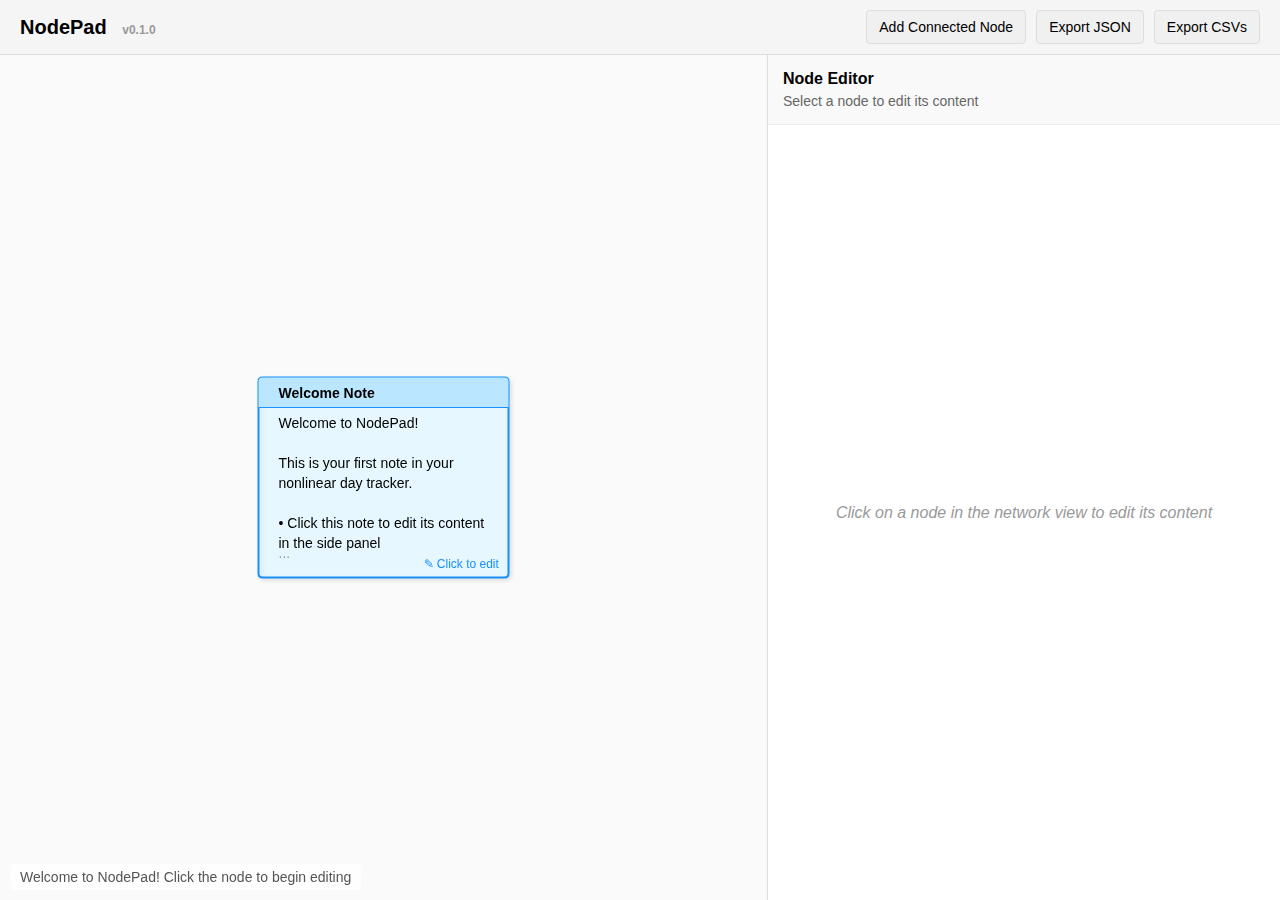
==== toolshed/network-notepad/nodepad.html @ 22b75afc "pre-1.0" ====
<!DOCTYPE html>
<html lang="en">
<head>
    <meta charset="UTF-8">
    <meta name="viewport" content="width=device-width, initial-scale=1.0">
    <title>NodePad v0.1.0</title>
    <!-- 
        🌱 NodePad: Nonlinear Day Tracker
        Version History:
        v0.0.1 - Initial implementation with popup editor and basic node display
        v0.0.2 - Attempted to refactor with Node class architecture (contained bugs)
        v0.0.3 - Fixed edge rendering bug and simplified architecture
        v0.0.4 - Restructured code with proper DocTrellis versioning and modularized components
        v0.0.5 - Fixed node interaction bug with dragging different nodes
        v0.0.6 - Implemented template-based node rendering system
        v0.0.7 - Added ability to edit node names
        v0.1.0 - First minor version with stable core features and cleaned documentation
        
        DocTrellis Feature Status:
        🌱 Core UI Layout - Seedling - Basic split-screen layout with network view and editor
        🌱 Node Management - Seedling - Create, select, edit, and drag nodes
        🌱 Edge Connections - Seedling - Simple connections between nodes
        🪴 Node Customization - Potted Plant - Node styling and naming capabilities
        🌱 Export/Import - Seedling - JSON and CSV export functionality
    -->
    <style>
        /* 🌱 Core styles */
        body {
            font-family: Arial, sans-serif;
            margin: 0;
            padding: 0;
            display: flex;
            flex-direction: column;
            height: 100vh;
            overflow: hidden;
        }
        
        .header {
            background-color: #f5f5f5;
            padding: 10px 20px;
            border-bottom: 1px solid #ddd;
            display: flex;
            justify-content: space-between;
            align-items: center;
        }
        
        .title {
            margin: 0;
            font-size: 20px;
        }
        
        /* 🌱 Split view layout */
        .main-container {
            display: flex;
            flex: 1;
            overflow: hidden;
        }
        
        .canvas-container {
            flex: 1;
            position: relative;
            overflow: hidden;
            background-color: #fafafa;
            border-right: 1px solid #ddd;
        }
        
        #network-canvas {
            width: 100%;
            height: 100%;
            display: block;
        }
        
        .editor-container {
            width: 40%;
            display: flex;
            flex-direction: column;
            background-color: white;
            padding: 0;
            overflow: hidden;
        }
        
        /* 🌱 Controls */
        .controls {
            display: flex;
            gap: 10px;
        }
        
        button {
            padding: 8px 12px;
            background-color: #f0f0f0;
            border: 1px solid #ddd;
            border-radius: 4px;
            cursor: pointer;
            font-size: 14px;
            transition: background-color 0.2s;
        }
        
        button:hover {
            background-color: #e5e5e5;
        }
        
        button:active {
            background-color: #d5d5d5;
        }
        
        button.primary {
            background-color: #1890ff;
            color: white;
            border-color: #1890ff;
        }
        
        button.primary:hover {
            background-color: #40a9ff;
        }
        
        button.primary:active {
            background-color: #096dd9;
        }
        
        /* 🌱 Editor styles */
        .editor-header {
            padding: 15px;
            border-bottom: 1px solid #eee;
            background-color: #f9f9f9;
        }
        
        .editor-title {
            margin: 0 0 5px 0;
            font-size: 16px;
            font-weight: bold;
        }
        
        .editor-subtitle {
            color: #666;
            font-size: 14px;
            margin: 0;
        }
        
        .editor-content {
            flex: 1;
            padding: 15px;
            display: flex;
            flex-direction: column;
            overflow: hidden;
        }
        
        #node-name {
            width: 100%;
            padding: 10px;
            border: 1px solid #ddd;
            border-radius: 4px;
            font-family: inherit;
            font-size: 16px;
            font-weight: 500;
            margin-bottom: 10px;
            transition: border-color 0.2s, box-shadow 0.2s;
        }
        
        #node-name:focus {
            border-color: #4d90fe;
            outline: none;
            box-shadow: 0 0 0 2px rgba(77, 144, 254, 0.2);
        }
        
        .name-label {
            display: block;
            margin-bottom: 5px;
            font-weight: 500;
            color: #666;
        }
        
        #node-content {
            flex: 1;
            padding: 15px;
            border: 1px solid #ddd;
            border-radius: 4px;
            font-family: inherit;
            font-size: 14px;
            line-height: 1.5;
            resize: none;
            margin-bottom: 15px;
        }
        
        #node-content:focus {
            border-color: #4d90fe;
            outline: none;
            box-shadow: 0 0 0 2px rgba(77, 144, 254, 0.2);
        }
        
        .editor-actions {
            display: flex;
            justify-content: space-between;
            gap: 10px;
        }
        
        .size-controls {
            display: flex;
            gap: 15px;
        }
        
        .dimension-control {
            display: flex;
            align-items: center;
            gap: 5px;
        }
        
        .dimension-label {
            display: flex;
            align-items: center;
            font-size: 16px;
            margin-right: 5px;
        }
        
        .size-btn {
            width: 28px;
            height: 28px;
            padding: 0;
            display: flex;
            align-items: center;
            justify-content: center;
            font-size: 16px;
            background-color: #f5f5f5;
        }
        
        .editor-placeholder {
            flex: 1;
            display: flex;
            align-items: center;
            justify-content: center;
            color: #999;
            font-style: italic;
            text-align: center;
            padding: 20px;
        }
        
        /* 🌱 Status indicator */
        .status {
            position: absolute;
            bottom: 10px;
            left: 10px;
            background: rgba(255, 255, 255, 0.8);
            padding: 5px 10px;
            border-radius: 4px;
            font-size: 14px;
            color: #555;
        }
        
        /* 🌱 Version indicator */
        .version {
            font-size: 12px;
            color: #999;
            margin-left: 10px;
        }
    </style>
</head>
<body>
    <div class="header">
        <h1 class="title">NodePad <span class="version">v0.1.0</span></h1>
        <div class="controls">
            <button id="add-node-btn">Add Connected Node</button>
            <button id="export-json-btn">Export JSON</button>
            <button id="export-csv-btn">Export CSVs</button>
        </div>
    </div>
    
    <div class="main-container">
        <!-- Network View (Left Side) -->
        <div class="canvas-container">
            <canvas id="network-canvas"></canvas>
            <div class="status" id="status">Ready</div>
        </div>
        
        <!-- Node Editor (Right Side) -->
        <div class="editor-container">
            <div class="editor-header">
                <h2 class="editor-title" id="editor-title">Node Editor</h2>
                <p class="editor-subtitle" id="editor-subtitle">Select a node to edit its content</p>
            </div>
            
            <div class="editor-content" id="editor-content">
                <div class="editor-placeholder" id="editor-placeholder">
                    Click on a node in the network view to edit its content
                </div>
                
                <label class="name-label" for="node-name">Node Name:</label>
                <input type="text" id="node-name" placeholder="Enter a name for this node">
                
                <textarea id="node-content" placeholder="Enter your notes here..."></textarea>
                
                <div class="editor-actions">
                    <div class="size-controls">
                        <div class="dimension-control">
                            <span class="dimension-label">↕️</span>
                            <button class="size-btn" id="height-decrease">-</button>
                            <button class="size-btn" id="height-increase">+</button>
                        </div>
                        <div class="dimension-control">
                            <span class="dimension-label">↔️</span>
                            <button class="size-btn" id="width-decrease">-</button>
                            <button class="size-btn" id="width-increase">+</button>
                        </div>
                        <div class="dimension-control">
                            <span class="dimension-label">🎨</span>
                            <button class="size-btn" id="toggle-style">↺</button>
                        </div>
                    </div>
                    <button id="update-node-btn" class="primary">Update Node ✏️</button>
                </div>
            </div>
        </div>
    </div>

    <script>
        /**
         * 🌱 NodePad: Nonlinear Day Tracker
         * 
         * A simple tool for creating interconnected notes in a network view
         * with a node-based interface for nonlinear day tracking.
         * 
         * Flow:
         * 1. Page loads → initialize canvas and UI
         * 2. Create initial welcome node
         * 3. User selects node → Editor shows node content
         * 4. User updates content → Content saved to node
         * 5. User adds connected node → New node created with connection
         * 6. User exports data → JSON or CSV files generated
         * 
         * Version History:
         * v0.0.1 - Initial implementation with popup editor and basic node display
         * v0.0.2 - Attempted to refactor with Node class architecture (contained bugs)
         * v0.0.3 - Fixed edge rendering bug and simplified architecture
         * v0.0.4 - Restructured code with proper DocTrellis versioning and modularized components
         * v0.0.5 - Fixed node interaction bug with dragging different nodes
         * v0.0.6 - Implemented template-based node rendering system
         * v0.0.7 - Added ability to edit node names
         * v0.1.0 - First minor version with stable core features and cleaned documentation
         */
        document.addEventListener('DOMContentLoaded', function() {
            /**
             * 🌱 NodePad Application
             * 
             * Main application container that initializes and manages all components.
             */
            const NodePad = (function() {
                // Configuration and constants
                const CONFIG = {
                    debug: true,
                    version: '0.1.0',
                    node: {
                        defaultWidth: 250,
                        defaultHeight: 200,
                        minWidth: 150,
                        minHeight: 120,
                        headerHeight: 30,
                        textPadding: 20,
                        lineHeight: 20,
                        resizeStep: 20,
                        defaultStyle: 'standard'
                    }
                };
                
                // Dom element references
                const DOM = {
                    canvas: document.getElementById('network-canvas'),
                    addNodeBtn: document.getElementById('add-node-btn'),
                    exportJsonBtn: document.getElementById('export-json-btn'),
                    exportCsvBtn: document.getElementById('export-csv-btn'),
                    nodeName: document.getElementById('node-name'),
                    nodeContent: document.getElementById('node-content'),
                    updateNodeBtn: document.getElementById('update-node-btn'),
                    editorTitle: document.getElementById('editor-title'),
                    editorSubtitle: document.getElementById('editor-subtitle'),
                    editorPlaceholder: document.getElementById('editor-placeholder'),
                    statusEl: document.getElementById('status'),
                    heightDecreaseBtn: document.getElementById('height-decrease'),
                    heightIncreaseBtn: document.getElementById('height-increase'),
                    widthDecreaseBtn: document.getElementById('width-decrease'),
                    widthIncreaseBtn: document.getElementById('width-increase'),
                    toggleStyleBtn: document.getElementById('toggle-style')
                };
                
                const ctx = DOM.canvas.getContext('2d');
                
                // Application state
                let state = {
                    graph: {
                        nodes: [],
                        edges: []
                    },
                    ui: {
                        selectedNode: null,
                        isDragging: false,
                        draggedNode: null, // 🐜 Track which node is being dragged separately from selection
                        dragOffsetX: 0,
                        dragOffsetY: 0
                    },
                    counters: {
                        nextNodeId: 1,
                        nextEdgeId: 1
                    }
                };
                
                /**
                 * 🌱 Debug Utility
                 * 
                 * Handles debug logging with consistent formatting
                 */
                const Debug = {
                    log: function(message) {
                        if (CONFIG.debug) {
                            console.log(`🐜 NodePad v${CONFIG.version}: ${message}`);
                        }
                    }
                };
                
                /**
                 * 🌱 NodeRenderer
                 * 
                 * Provides templates and utilities for node rendering
                 */
                const NodeRenderer = {
                    /**
                     * Collection of node style templates
                     */
                    templates: {
                        standard: {
                            colors: {
                                background: '#ffffff',
                                selectedBackground: '#e6f7ff',
                                header: '#f5f5f5',
                                selectedHeader: '#bae7ff',
                                border: '#d9d9d9',
                                selectedBorder: '#1890ff',
                                text: '#000000',
                                hint: '#1890ff'
                            },
                            render: function(node, ctx, options) {
                                const { isSelected } = options;
                                const colors = this.colors;
                                
                                // Draw node background with shadow for depth
                                ctx.shadowColor = 'rgba(0, 0, 0, 0.1)';
                                ctx.shadowBlur = 5;
                                ctx.shadowOffsetX = 2;
                                ctx.shadowOffsetY = 2;
                                
                                ctx.fillStyle = isSelected ? colors.selectedBackground : colors.background;
                                ctx.strokeStyle = isSelected ? colors.selectedBorder : colors.border;
                                ctx.lineWidth = isSelected ? 2 : 1;
                                
                                // Draw main rectangle (with rounded corners)
                                ctx.beginPath();
                                NodeRenderer.utils.roundRect(ctx, node.x, node.y, node.width, node.height, 4);
                                ctx.fill();
                                ctx.stroke();
                                
                                // Reset shadow for other elements
                                ctx.shadowColor = 'transparent';
                                ctx.shadowBlur = 0;
                                ctx.shadowOffsetX = 0;
                                ctx.shadowOffsetY = 0;
                                
                                // Draw header
                                ctx.fillStyle = isSelected ? colors.selectedHeader : colors.header;
                                ctx.beginPath();
                                NodeRenderer.utils.roundRect(ctx, node.x, node.y, node.width, CONFIG.node.headerHeight, [4, 4, 0, 0]);
                                ctx.fill();
                                
                                ctx.strokeStyle = isSelected ? colors.selectedBorder : colors.border;
                                ctx.lineWidth = 1;
                                ctx.beginPath();
                                ctx.moveTo(node.x, node.y + CONFIG.node.headerHeight);
                                ctx.lineTo(node.x + node.width, node.y + CONFIG.node.headerHeight);
                                ctx.stroke();
                                
                                // Draw header text with name (if available) or ID
                                ctx.fillStyle = colors.text;
                                ctx.font = 'bold 14px Arial';
                                const displayName = node.name || node.id;
                                ctx.fillText(displayName, node.x + CONFIG.node.textPadding, node.y + CONFIG.node.headerHeight - 10);
                                
                                // Draw content text with word wrapping
                                ctx.font = '14px Arial';
                                
                                // Wrap and render text
                                const maxWidth = node.width - (CONFIG.node.textPadding * 2);
                                const wrappedText = NodeRenderer.utils.wrapText(ctx, node.content, maxWidth);
                                
                                wrappedText.forEach((line, index) => {
                                    const y = node.y + CONFIG.node.headerHeight + CONFIG.node.textPadding + (index * CONFIG.node.lineHeight);
                                    // Only draw if within node bounds
                                    if (y < node.y + node.height - CONFIG.node.textPadding) {
                                        ctx.fillText(line, node.x + CONFIG.node.textPadding, y);
                                    }
                                });
                                
                                // Indicate if content is truncated
                                const contentHeight = wrappedText.length * CONFIG.node.lineHeight;
                                const maxVisibleHeight = node.height - CONFIG.node.headerHeight - (CONFIG.node.textPadding * 2);
                                
                                if (contentHeight > maxVisibleHeight) {
                                    ctx.fillStyle = '#999999';
                                    ctx.fillText('...', node.x + CONFIG.node.textPadding, node.y + node.height - CONFIG.node.textPadding);
                                }
                                
                                // Draw edit indicator in the corner for better UX
                                if (isSelected) {
                                    ctx.fillStyle = colors.hint;
                                    ctx.font = '12px Arial';
                                    ctx.fillText('✎ Click to edit', node.x + node.width - 85, node.y + node.height - 10);
                                }
                            }
                        },
                        // Could add more templates here for different node types
                        minimal: {
                            colors: {
                                background: '#f8f9fa',
                                selectedBackground: '#e3f2fd',
                                header: '#edf2f7',
                                selectedHeader: '#bbdefb',
                                border: '#cbd5e0',
                                selectedBorder: '#64b5f6',
                                text: '#1a202c',
                                hint: '#2196f3'
                            },
                            render: function(node, ctx, options) {
                                const { isSelected } = options;
                                const colors = this.colors;
                                
                                // Simpler shadow
                                ctx.shadowColor = 'rgba(0, 0, 0, 0.08)';
                                ctx.shadowBlur = 3;
                                ctx.shadowOffsetX = 1;
                                ctx.shadowOffsetY = 1;
                                
                                // Fill and stroke
                                ctx.fillStyle = isSelected ? colors.selectedBackground : colors.background;
                                ctx.strokeStyle = isSelected ? colors.selectedBorder : colors.border;
                                ctx.lineWidth = isSelected ? 2 : 1;
                                
                                // Draw main rectangle with more rounded corners
                                ctx.beginPath();
                                NodeRenderer.utils.roundRect(ctx, node.x, node.y, node.width, node.height, 6);
                                ctx.fill();
                                ctx.stroke();
                                
                                // Reset shadow
                                ctx.shadowColor = 'transparent';
                                ctx.shadowBlur = 0;
                                ctx.shadowOffsetX = 0;
                                ctx.shadowOffsetY = 0;
                                
                                // Simplified header (just a line)
                                ctx.strokeStyle = isSelected ? colors.selectedBorder : colors.border;
                                ctx.beginPath();
                                ctx.moveTo(node.x + 10, node.y + CONFIG.node.headerHeight);
                                ctx.lineTo(node.x + node.width - 10, node.y + CONFIG.node.headerHeight);
                                ctx.stroke();
                                
                                // ID as small text in corner
                                ctx.fillStyle = colors.text;
                                ctx.font = '12px Arial';
                                const displayName = node.name || node.id;
                                ctx.fillText(displayName, node.x + 10, node.y + CONFIG.node.headerHeight - 10);
                                
                                // Content text
                                ctx.font = '14px Arial';
                                const maxWidth = node.width - 20;
                                const wrappedText = NodeRenderer.utils.wrapText(ctx, node.content, maxWidth);
                                
                                wrappedText.forEach((line, index) => {
                                    const y = node.y + CONFIG.node.headerHeight + 15 + (index * CONFIG.node.lineHeight);
                                    if (y < node.y + node.height - 15) {
                                        ctx.fillText(line, node.x + 10, y);
                                    }
                                });
                                
                                // Indicator for truncated content
                                const contentHeight = wrappedText.length * CONFIG.node.lineHeight;
                                if (contentHeight > node.height - CONFIG.node.headerHeight - 30) {
                                    ctx.fillStyle = '#999999';
                                    ctx.fillText('...', node.x + 10, node.y + node.height - 10);
                                }
                                
                                // Small indicator if selected
                                if (isSelected) {
                                    ctx.fillStyle = colors.hint;
                                    const indicatorSize = 6;
                                    ctx.beginPath();
                                    ctx.arc(node.x + node.width - 10, node.y + 10, indicatorSize, 0, Math.PI * 2);
                                    ctx.fill();
                                }
                            }
                        }
                    },
                    
                    /**
                     * Utility functions for rendering
                     */
                    utils: {
                        /**
                         * Helper function for drawing rounded rectangles
                         */
                        roundRect: function(ctx, x, y, width, height, radius) {
                            if (typeof radius === 'number') {
                                radius = {tl: radius, tr: radius, br: radius, bl: radius};
                            } else if (Array.isArray(radius)) {
                                const [tl, tr, br, bl] = [...radius, ...Array(4-radius.length).fill(0)];
                                radius = {tl, tr, br, bl};
                            } else {
                                radius = {tl: 0, tr: 0, br: 0, bl: 0};
                            }
                            
                            ctx.moveTo(x + radius.tl, y);
                            ctx.lineTo(x + width - radius.tr, y);
                            ctx.quadraticCurveTo(x + width, y, x + width, y + radius.tr);
                            ctx.lineTo(x + width, y + height - radius.br);
                            ctx.quadraticCurveTo(x + width, y + height, x + width - radius.br, y + height);
                            ctx.lineTo(x + radius.bl, y + height);
                            ctx.quadraticCurveTo(x, y + height, x, y + height - radius.bl);
                            ctx.lineTo(x, y + radius.tl);
                            ctx.quadraticCurveTo(x, y, x + radius.tl, y);
                        },
                        
                        /**
                         * Helper function to wrap text
                         */
                        wrapText: function(ctx, text, maxWidth) {
                            if (!text) return [];
                            
                            const lines = [];
                            
                            // Handle multi-paragraph text
                            const paragraphs = text.split('\n');
                            
                            paragraphs.forEach(paragraph => {
                                if (paragraph === '') {
                                    // Empty paragraph, just add an empty line
                                    lines.push('');
                                    return;
                                }
                                
                                const words = paragraph.split(' ');
                                let currentLine = '';
                                
                                words.forEach(word => {
                                    const testLine = currentLine ? currentLine + ' ' + word : word;
                                    const metrics = ctx.measureText(testLine);
                                    
                                    if (metrics.width > maxWidth && currentLine !== '') {
                                        lines.push(currentLine);
                                        currentLine = word;
                                    } else {
                                        currentLine = testLine;
                                    }
                                });
                                
                                // Add the last line of this paragraph
                                if (currentLine) {
                                    lines.push(currentLine);
                                }
                            });
                            
                            return lines;
                        }
                    },
                    
                    /**
                     * Render a node using the appropriate template
                     */
                    renderNode: function(node, ctx, options = {}) {
                        const template = this.templates[node.style] || this.templates.standard;
                        template.render(node, ctx, options);
                    }
                };
                
                /**
                 * 🌱 Node Manager
                 * 
                 * Handles node creation, selection, and manipulation
                 */
                const NodeManager = {
                    /**
                     * Create initial welcome node
                     */
                    createInitialNode: function() {
                        Debug.log("Creating initial node");
                        
                        const node = {
                            id: `node-${state.counters.nextNodeId++}`,
                            name: "Welcome Note", // Add a friendly name
                            content: 'Welcome to NodePad!\n\nThis is your first note in your nonlinear day tracker.\n\n• Click this note to edit its content in the side panel\n• Change the node name to organize your thoughts\n• Select this note and click "Add Connected Node" to create a connected note\n• Drag nodes to rearrange them\n• Use the ↕️ and ↔️ controls to resize this node\n• Click 🎨 to change the node style\n\nStart organizing your thoughts and tasks in a way that makes sense to you!',
                            x: DOM.canvas.width / 2 - CONFIG.node.defaultWidth / 2,
                            y: DOM.canvas.height / 2 - CONFIG.node.defaultHeight / 2,
                            width: CONFIG.node.defaultWidth,
                            height: CONFIG.node.defaultHeight,
                            style: CONFIG.node.defaultStyle // Track node style
                        };
                        
                        state.graph.nodes.push(node);
                        NodeManager.selectNode(node);
                        Renderer.draw();
                        
                        // Show welcome message
                        UIManager.updateStatus('Welcome to NodePad! Click the node to begin editing');
                    },
                    
                    /**
                     * Add a new node connected to the selected node
                     */
                    addConnectedNode: function() {
                        Debug.log("Adding connected node");
                        
                        if (!state.ui.selectedNode) {
                            UIManager.updateStatus('Please select a node first');
                            return;
                        }
                        
                        // Calculate position for new node (offset from selected)
                        const x = state.ui.selectedNode.x + state.ui.selectedNode.width + 50;
                        const y = state.ui.selectedNode.y;
                        
                        // Create a new node
                        const newNode = {
                            id: `node-${state.counters.nextNodeId++}`,
                            name: "", // Empty name for new nodes
                            content: '',
                            x: x,
                            y: y,
                            width: CONFIG.node.defaultWidth,
                            height: CONFIG.node.defaultHeight,
                            style: CONFIG.node.defaultStyle // Track node style
                        };
                        
                        // Add the node to the graph
                        state.graph.nodes.push(newNode);
                        
                        // Create an edge connecting the selected node to the new node
                        const edge = {
                            id: `edge-${state.counters.nextEdgeId++}`,
                            sourceId: state.ui.selectedNode.id,
                            targetId: newNode.id
                        };
                        
                        Debug.log(`Created edge: ${edge.id} from ${edge.sourceId} to ${edge.targetId}`);
                        
                        // Add the edge to the graph
                        state.graph.edges.push(edge);
                        
                        // Select and edit the new node
                        NodeManager.selectNode(newNode);
                        
                        // Update the display
                        Renderer.draw();
                        UIManager.updateStatus(`Created new node: ${newNode.id}`);
                    },
                    
                    /**
                     * Select a node and update the UI
                     */
                    selectNode: function(node) {
                        Debug.log(`Selecting node: ${node ? node.id : 'none'}`);
                        state.ui.selectedNode = node;
                        
                        if (node) {
                            // Update editor
                            UIManager.updateEditor(node);
                            UIManager.updateStatus(`Selected: ${node.name || node.id}`);
                        } else {
                            // Clear editor
                            UIManager.clearEditor();
                            UIManager.updateStatus('Ready');
                        }
                        
                        Renderer.draw();
                    },
                    
                    /**
                     * Find node at specific coordinates
                     */
                    findNodeAt: function(x, y) {
                        // Search from front to back (later nodes appear on top)
                        for (let i = state.graph.nodes.length - 1; i >= 0; i--) {
                            const node = state.graph.nodes[i];
                            if (x >= node.x && x <= node.x + node.width &&
                                y >= node.y && y <= node.y + node.height) {
                                return node;
                            }
                        }
                        return null;
                    },
                    
                    /**
                     * Update node content and name from editor
                     */
                    updateNodeContent: function() {
                        Debug.log("Updating node content and name");
                        if (state.ui.selectedNode) {
                            state.ui.selectedNode.content = DOM.nodeContent.value;
                            state.ui.selectedNode.name = DOM.nodeName.value;
                            Renderer.draw();
                            UIManager.updateStatus(`Updated: ${state.ui.selectedNode.name || state.ui.selectedNode.id}`);
                        }
                    },
                    
                    /**
                     * Resize a node in a specific dimension
                     */
                    resizeNode: function(dimension, delta) {
                        if (!state.ui.selectedNode) return;
                        
                        Debug.log(`Resizing ${dimension} by ${delta}`);
                        
                        if (dimension === 'width') {
                            state.ui.selectedNode.width = Math.max(CONFIG.node.minWidth, state.ui.selectedNode.width + delta);
                        } else if (dimension === 'height') {
                            state.ui.selectedNode.height = Math.max(CONFIG.node.minHeight, state.ui.selectedNode.height + delta);
                        }
                        
                        Renderer.draw();
                    },
                    
                    /**
                     * Toggle the style of the selected node
                     */
                    toggleNodeStyle: function() {
                        if (!state.ui.selectedNode) return;
                        
                        Debug.log(`Toggling style for node ${state.ui.selectedNode.id}`);
                        
                        // Get available styles
                        const styles = Object.keys(NodeRenderer.templates);
                        
                        // Find current style index
                        const currentIndex = styles.indexOf(state.ui.selectedNode.style);
                        
                        // Get next style (or circle back to first)
                        const nextIndex = (currentIndex + 1) % styles.length;
                        state.ui.selectedNode.style = styles[nextIndex];
                        
                        Renderer.draw();
                        UIManager.updateStatus(`Changed node style to: ${state.ui.selectedNode.style}`);
                    },
                };
                
                /**
                 * 🌱 Renderer
                 * 
                 * Handles all drawing operations on the canvas
                 */
                const Renderer = {
                    /**
                     * Draw everything on the canvas
                     */
                    draw: function() {
                        Debug.log("Drawing canvas");
                        
                        // Clear the canvas
                        ctx.clearRect(0, 0, DOM.canvas.width, DOM.canvas.height);
                        
                        // Draw all edges
                        this.drawEdges();
                        
                        // Draw all nodes
                        this.drawNodes();
                    },
                    
                    /**
                     * Draw all nodes
                     */
                    drawNodes: function() {
                        Debug.log(`Drawing ${state.graph.nodes.length} nodes`);
                        state.graph.nodes.forEach(node => {
                            this.drawNode(node);
                        });
                    },
                    
                    /**
                     * Draw a single node
                     */
                    drawNode: function(node) {
                        const isSelected = node === state.ui.selectedNode;
                        Debug.log(`Drawing node ${node.id} at (${node.x}, ${node.y})`);
                        NodeRenderer.renderNode(node, ctx, { isSelected });
                    },
                    
                    // Delete the old helper functions that are now in NodeRenderer.utils
                    // They're replaced by the ones in NodeRenderer.utils
                    
                    /**
                     * Draw all edges
                     */
                    drawEdges: function() {
                        Debug.log(`Drawing ${state.graph.edges.length} edges`);
                        
                        ctx.strokeStyle = '#d9d9d9';
                        ctx.lineWidth = 1;
                        
                        state.graph.edges.forEach(edge => {
                            // Find the nodes for this edge
                            const sourceNode = state.graph.nodes.find(n => n.id === edge.sourceId);
                            const targetNode = state.graph.nodes.find(n => n.id === edge.targetId);
                            
                            // Verify both nodes exist before drawing
                            if (!sourceNode || !targetNode) {
                                Debug.log(`⚠️ Edge ${edge.id} has invalid source or target: ${edge.sourceId} -> ${edge.targetId}`);
                                return;
                            }
                            
                            Debug.log(`Drawing edge ${edge.id}: ${sourceNode.id} -> ${targetNode.id}`);
                            
                            // Calculate connection points from center of nodes
                            const sourceX = sourceNode.x + sourceNode.width / 2;
                            const sourceY = sourceNode.y + sourceNode.height / 2;
                            const targetX = targetNode.x + targetNode.width / 2;
                            const targetY = targetNode.y + targetNode.height / 2;
                            
                            // Draw the connection line
                            ctx.beginPath();
                            ctx.moveTo(sourceX, sourceY);
                            ctx.lineTo(targetX, targetY);
                            ctx.stroke();
                        });
                    }
                };
                
                /**
                 * 🌱 UI Manager
                 * 
                 * Handles UI updates and interactions
                 */
                const UIManager = {
                    /**
                     * Update the editor with node content
                     */
                    updateEditor: function(node) {
                        Debug.log("Showing editor");
                        DOM.editorTitle.textContent = `Editing ${node.name || node.id}`;
                        DOM.editorSubtitle.textContent = 'Make changes and click "Update Node" to save';
                        DOM.nodeName.value = node.name || '';
                        DOM.nodeContent.value = node.content;
                        
                        DOM.editorPlaceholder.style.display = 'none';
                        DOM.nodeName.style.display = 'block';
                        DOM.nodeContent.style.display = 'block';
                        document.querySelector('label.name-label').style.display = 'block';
                        DOM.updateNodeBtn.style.display = 'block';
                        
                        document.querySelectorAll('.size-controls button').forEach(btn => {
                            btn.style.display = 'inline-block';
                        });
                        
                        document.querySelectorAll('.dimension-control').forEach(ctrl => {
                            ctrl.style.display = 'flex';
                        });
                    },
                    
                    /**
                     * Clear the editor
                     */
                    clearEditor: function() {
                        Debug.log("Hiding editor");
                        DOM.editorTitle.textContent = 'Node Editor';
                        DOM.editorSubtitle.textContent = 'Select a node to edit its content';
                        
                        DOM.editorPlaceholder.style.display = 'flex';
                        DOM.nodeName.style.display = 'none';
                        DOM.nodeContent.style.display = 'none';
                        document.querySelector('label.name-label').style.display = 'none';
                        DOM.updateNodeBtn.style.display = 'none';
                        
                        document.querySelectorAll('.size-controls button').forEach(btn => {
                            btn.style.display = 'none';
                        });
                        
                        document.querySelectorAll('.dimension-control').forEach(ctrl => {
                            ctrl.style.display = 'none';
                        });
                    },
                    
                    /**
                     * Update status message
                     */
                    updateStatus: function(message) {
                        DOM.statusEl.textContent = message;
                        Debug.log(`Status: ${message}`);
                        
                        // Clear status after 3 seconds
                        setTimeout(() => {
                            if (DOM.statusEl.textContent === message) {
                                DOM.statusEl.textContent = state.ui.selectedNode ? 
                                    `Selected: ${state.ui.selectedNode.name || state.ui.selectedNode.id}` : 'Ready';
                            }
                        }, 3000);
                    },
                    
                    /**
                     * Resize the canvas
                     */
                    resizeCanvas: function() {
                        Debug.log("Resizing canvas");
                        DOM.canvas.width = DOM.canvas.offsetWidth;
                        DOM.canvas.height = DOM.canvas.offsetHeight;
                        Renderer.draw();
                    }
                };
                
                /**
                 * 🌱 Input Handler
                 * 
                 * Manages mouse and keyboard interactions
                 */
                const InputHandler = {
                    /**
                     * Handle mouse down event
                     */
                    handleMouseDown: function(e) {
                        const rect = DOM.canvas.getBoundingClientRect();
                        const x = e.clientX - rect.left;
                        const y = e.clientY - rect.top;
                        
                        // Check if we're clicking a node
                        const node = NodeManager.findNodeAt(x, y);
                        
                        if (node) {
                            // Track dragging start position
                            Debug.log(`Starting drag on node ${node.id} at (${x}, ${y})`);
                            
                            // 🐜 Set the dragged node separately from the selected node
                            // This allows dragging any node, not just the currently selected one
                            state.ui.isDragging = true;
                            state.ui.draggedNode = node;
                            state.ui.dragOffsetX = x - node.x;
                            state.ui.dragOffsetY = y - node.y;
                            
                            // Set cursor style
                            DOM.canvas.style.cursor = 'grabbing';
                        }
                    },
                    
                    /**
                     * Handle mouse move event
                     */
                    handleMouseMove: function(e) {
                        const rect = DOM.canvas.getBoundingClientRect();
                        const x = e.clientX - rect.left;
                        const y = e.clientY - rect.top;
                        
                        // Handle node dragging
                        if (state.ui.isDragging && state.ui.draggedNode) {
                            // 🐜 Use the draggedNode (not the selectedNode) for movement
                            // This fixes the bug where dragging a new node would move the selected node
                            Debug.log(`Dragging node ${state.ui.draggedNode.id} to (${x - state.ui.dragOffsetX}, ${y - state.ui.dragOffsetY})`);
                            
                            // Update node position based on mouse movement
                            state.ui.draggedNode.x = x - state.ui.dragOffsetX;
                            state.ui.draggedNode.y = y - state.ui.dragOffsetY;
                            
                            // Redraw
                            Renderer.draw();
                        } else {
                            // Hover effect - change cursor based on whether mouse is over a node
                            const node = NodeManager.findNodeAt(x, y);
                            DOM.canvas.style.cursor = node ? 'grab' : 'default';
                        }
                    },
                    
                    /**
                     * Handle mouse up event
                     */
                    handleMouseUp: function() {
                        if (state.ui.isDragging) {
                            Debug.log("Ending drag operation");
                        }
                        
                        // 🐜 Reset both isDragging and draggedNode
                        state.ui.isDragging = false;
                        state.ui.draggedNode = null;
                        DOM.canvas.style.cursor = state.ui.selectedNode ? 'grab' : 'default';
                    },
                    
                    /**
                     * Handle mouse click event
                     */
                    handleClick: function(e) {
                        // 🐜 Only handle node selection if we've released the mouse without dragging much
                        // This way a short drag won't change the selection, but a click will
                        if (state.ui.isDragging) {
                            Debug.log("Ignoring click after drag");
                            return;
                        }
                        
                        const rect = DOM.canvas.getBoundingClientRect();
                        const x = e.clientX - rect.left;
                        const y = e.clientY - rect.top;
                        
                        const node = NodeManager.findNodeAt(x, y);
                        
                        if (node) {
                            Debug.log(`Clicked on node ${node.id}`);
                            NodeManager.selectNode(node);
                        }
                    },
                    
                    /**
                     * Set up all event listeners
                     */
                    setupEventListeners: function() {
                        Debug.log("Setting up event listeners");
                        
                        // Canvas mouse events
                        DOM.canvas.addEventListener('mousedown', this.handleMouseDown);
                        DOM.canvas.addEventListener('mousemove', this.handleMouseMove);
                        DOM.canvas.addEventListener('mouseup', this.handleMouseUp);
                        DOM.canvas.addEventListener('click', this.handleClick);
                        
                        // Button events
                        DOM.addNodeBtn.addEventListener('click', NodeManager.addConnectedNode);
                        DOM.exportJsonBtn.addEventListener('click', ExportManager.exportToJSON);
                        DOM.exportCsvBtn.addEventListener('click', ExportManager.exportToCSV);
                        DOM.updateNodeBtn.addEventListener('click', NodeManager.updateNodeContent);
                        
                        // Size control buttons
                        DOM.heightDecreaseBtn.addEventListener('click', () => NodeManager.resizeNode('height', -CONFIG.node.resizeStep));
                        DOM.heightIncreaseBtn.addEventListener('click', () => NodeManager.resizeNode('height', CONFIG.node.resizeStep));
                        DOM.widthDecreaseBtn.addEventListener('click', () => NodeManager.resizeNode('width', -CONFIG.node.resizeStep));
                        DOM.widthIncreaseBtn.addEventListener('click', () => NodeManager.resizeNode('width', CONFIG.node.resizeStep));
                        DOM.toggleStyleBtn.addEventListener('click', NodeManager.toggleNodeStyle);
                        
                        // Keyboard shortcuts for editor
                        DOM.nodeContent.addEventListener('keydown', function(e) {
                            // Ctrl+Enter to save
                            if (e.key === 'Enter' && (e.ctrlKey || e.metaKey)) {
                                e.preventDefault();
                                NodeManager.updateNodeContent();
                            }
                        });
                        
                        // Window resize
                        window.addEventListener('resize', UIManager.resizeCanvas);
                    }
                };
                
                /**
                 * 🌱 Export Manager
                 * 
                 * Handles data export in different formats
                 */
                const ExportManager = {
                    /**
                     * Export graph to JSON
                     */
                    exportToJSON: function() {
                        Debug.log("Exporting to JSON");
                        const dataStr = JSON.stringify(state.graph, null, 2);
                        ExportManager.downloadFile(dataStr, 'nodepad.json', 'application/json');
                        UIManager.updateStatus('Exported JSON file');
                    },
                    
                    /**
                     * Export graph to CSV files
                     */
                    exportToCSV: function() {
                        Debug.log("Exporting to CSV");
                        
                        // Export nodes CSV
                        const nodeHeader = 'id,name,content,x,y,width,height,style\n';
                        const nodeRows = state.graph.nodes.map(node => {
                            // Escape content for CSV format (replace " with "" and wrap in quotes)
                            const escapedContent = `"${node.content.replace(/"/g, '""')}"`;
                            const escapedName = `"${(node.name || '').replace(/"/g, '""')}"`;
                            return `${node.id},${escapedName},${escapedContent},${node.x},${node.y},${node.width},${node.height},${node.style}`;
                        }).join('\n');
                        
                        const nodesCSV = nodeHeader + nodeRows;
                        
                        // Export edges CSV
                        const edgeHeader = 'id,sourceId,targetId\n';
                        const edgeRows = state.graph.edges.map(edge => {
                            return `${edge.id},${edge.sourceId},${edge.targetId}`;
                        }).join('\n');
                        
                        const edgesCSV = edgeHeader + edgeRows;
                        
                        // Download both files
                        ExportManager.downloadFile(nodesCSV, 'nodepad-nodes.csv', 'text/csv');
                        ExportManager.downloadFile(edgesCSV, 'nodepad-edges.csv', 'text/csv');
                        
                        UIManager.updateStatus('Exported CSV files');
                    },
                    
                    /**
                     * Download a file
                     */
                    downloadFile: function(content, fileName, contentType) {
                        Debug.log(`Downloading file: ${fileName}`);
                        const blob = new Blob([content], { type: contentType });
                        const url = URL.createObjectURL(blob);
                        
                        const a = document.createElement('a');
                        a.href = url;
                        a.download = fileName;
                        a.click();
                        
                        URL.revokeObjectURL(url);
                    }
                };
                
                /**
                 * Initialize the application
                 */
                function init() {
                    Debug.log("Application starting");
                    
                    // Set up canvas
                    UIManager.resizeCanvas();
                    
                    // Create initial node
                    NodeManager.createInitialNode();
                    
                    // Set up event listeners
                    InputHandler.setupEventListeners();
                    
                    // Hide editor initially
                    UIManager.clearEditor();
                    
                    Debug.log("Application initialized");
                }
                
                // Return public API
                return {
                    init: init,
                    config: CONFIG,
                    debug: Debug
                };
            })();
            
            // Initialize application
            NodePad.init();
        });
    </script>
</body>
</html>
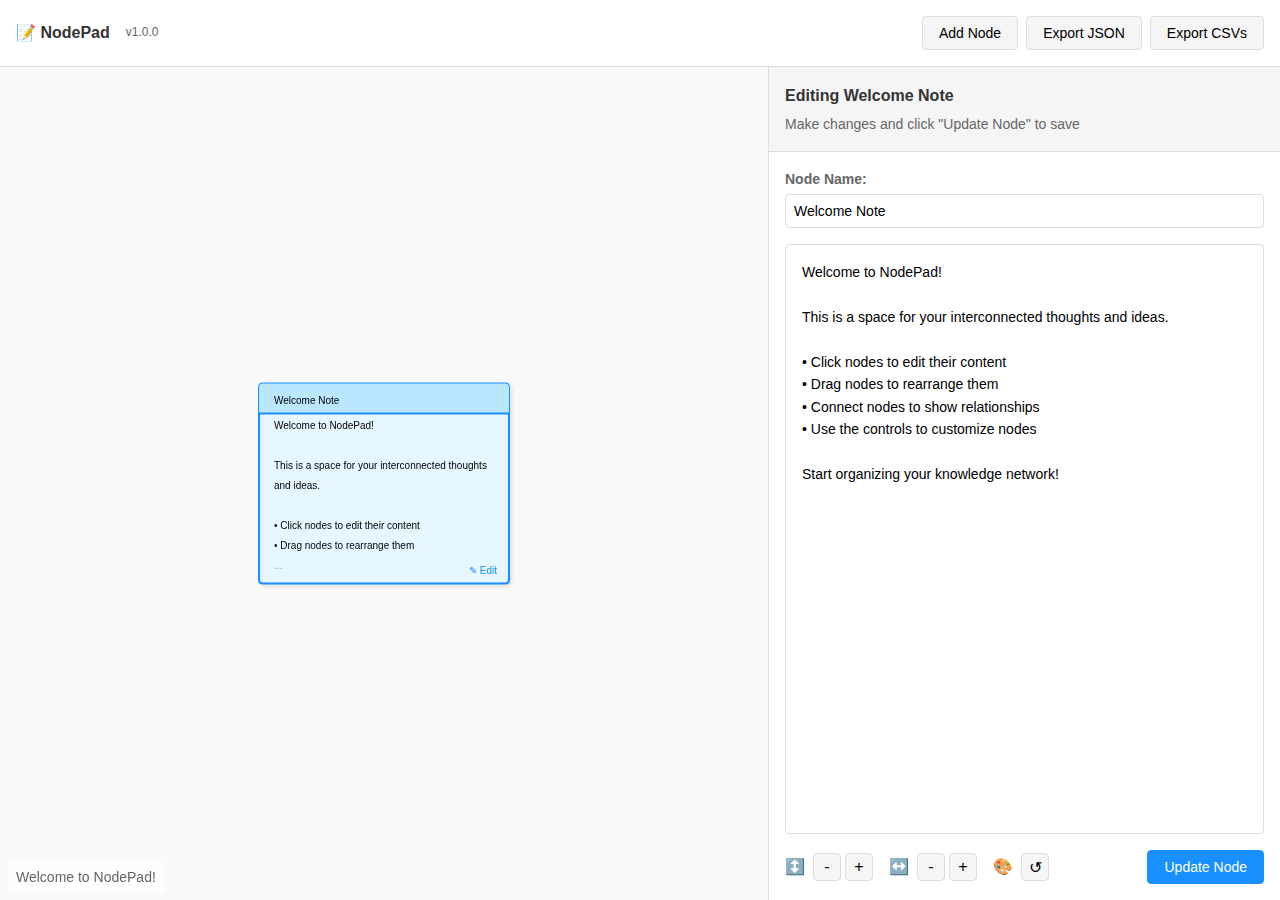
==== commit 8e9098c0: "1.0.0" ====
--- a/toolshed/network-notepad/nodepad.html
+++ b/toolshed/network-notepad/nodepad.html
@@ -3,30 +3,84 @@
 <head>
     <meta charset="UTF-8">
     <meta name="viewport" content="width=device-width, initial-scale=1.0">
-    <title>NodePad v0.1.0</title>
+    <title>NodePad v1.0.0</title>
     <!-- 
-        🌱 NodePad: Nonlinear Day Tracker
+        🌱 NodePad: Nonlinear Knowledge Network
+        
         Version History:
-        v0.0.1 - Initial implementation with popup editor and basic node display
-        v0.0.2 - Attempted to refactor with Node class architecture (contained bugs)
-        v0.0.3 - Fixed edge rendering bug and simplified architecture
-        v0.0.4 - Restructured code with proper DocTrellis versioning and modularized components
-        v0.0.5 - Fixed node interaction bug with dragging different nodes
-        v0.0.6 - Implemented template-based node rendering system
-        v0.0.7 - Added ability to edit node names
-        v0.1.0 - First minor version with stable core features and cleaned documentation
+        v1.0.0 - Initial implementation with constructivist architecture and knot-compacted code
         
         DocTrellis Feature Status:
-        🌱 Core UI Layout - Seedling - Basic split-screen layout with network view and editor
+        🌱 Core Architecture - Seedling - Constructivist template system with metadata-driven design
         🌱 Node Management - Seedling - Create, select, edit, and drag nodes
-        🌱 Edge Connections - Seedling - Simple connections between nodes
-        🪴 Node Customization - Potted Plant - Node styling and naming capabilities
+        🌱 Edge Connections - Seedling - Connections between nodes
+        🌱 Network View - Seedling - Canvas-based visualization
         🌱 Export/Import - Seedling - JSON and CSV export functionality
     -->
     <style>
-        /* 🌱 Core styles */
+        /* 🌱 META System: Constructivist CSS Architecture */
+        
+        /* Base Variables - Single Source of Truth */
+        :root {
+            /* Color Palette */
+            --color-bg: #fafafa;
+            --color-surface: #ffffff;
+            --color-surface-alt: #f5f5f5;
+            --color-border: #dddddd;
+            --color-text: #333333;
+            --color-text-muted: #666666;
+            --color-primary: #1890ff;
+            --color-primary-dark: #096dd9;
+            --color-success: #52c41a;
+            --color-warning: #faad14;
+            --color-error: #f5222d;
+            
+            /* Spacing System */
+            --space-unit: 8px;
+            --space-xs: calc(var(--space-unit) * 0.5);  /* 4px */
+            --space-sm: var(--space-unit);              /* 8px */
+            --space-md: calc(var(--space-unit) * 2);    /* 16px */
+            --space-lg: calc(var(--space-unit) * 3);    /* 24px */
+            --space-xl: calc(var(--space-unit) * 4);    /* 32px */
+            
+            /* Typography */
+            --font-family: Arial, sans-serif;
+            --font-size-base: 14px;
+            --font-size-sm: 12px;
+            --font-size-lg: 16px;
+            --font-weight-normal: 400;
+            --font-weight-bold: 600;
+            --line-height: 1.6;
+            
+            /* Layout */
+            --border-radius-sm: 4px;
+            --border-radius-md: 6px;
+            --border-radius-lg: 8px;
+            --shadow: 0 2px 8px rgba(0, 0, 0, 0.1);
+            
+            /* Transitions */
+            --transition-fast: 0.2s ease;
+            --transition-normal: 0.3s ease;
+            
+            /* Node Dimensions */
+            --node-min-width: 150px;
+            --node-min-height: 120px;
+            --node-header-height: 30px;
+        }
+        
+        /* Reset and Base Styles */
+        * {
+            box-sizing: border-box;
+            margin: 0;
+            padding: 0;
+        }
+        
         body {
-            font-family: Arial, sans-serif;
+            font-family: var(--font-family);
+            font-size: var(--font-size-base);
+            line-height: var(--line-height);
+            color: var(--color-text);
+            background-color: var(--color-bg);
             margin: 0;
             padding: 0;
             display: flex;
@@ -35,10 +89,11 @@
             overflow: hidden;
         }
         
+        /* 🌱 Application Layout */
         .header {
-            background-color: #f5f5f5;
-            padding: 10px 20px;
-            border-bottom: 1px solid #ddd;
+            background-color: var(--color-surface);
+            padding: var(--space-md);
+            border-bottom: 1px solid var(--color-border);
             display: flex;
             justify-content: space-between;
             align-items: center;
@@ -46,10 +101,20 @@
         
         .title {
             margin: 0;
-            font-size: 20px;
-        }
-        
-        /* 🌱 Split view layout */
+            font-size: var(--font-size-lg);
+            font-weight: var(--font-weight-bold);
+            display: flex;
+            align-items: center;
+            gap: var(--space-sm);
+        }
+        
+        .version {
+            font-size: var(--font-size-sm);
+            color: var(--color-text-muted);
+            font-weight: var(--font-weight-normal);
+            margin-left: var(--space-sm);
+        }
+        
         .main-container {
             display: flex;
             flex: 1;
@@ -60,8 +125,7 @@
             flex: 1;
             position: relative;
             overflow: hidden;
-            background-color: #fafafa;
-            border-right: 1px solid #ddd;
+            background-color: var(--color-bg);
         }
         
         #network-canvas {
@@ -74,141 +138,147 @@
             width: 40%;
             display: flex;
             flex-direction: column;
-            background-color: white;
-            padding: 0;
+            background-color: var(--color-surface);
+            border-left: 1px solid var(--color-border);
             overflow: hidden;
         }
         
         /* 🌱 Controls */
         .controls {
             display: flex;
-            gap: 10px;
+            gap: var(--space-sm);
         }
         
         button {
-            padding: 8px 12px;
-            background-color: #f0f0f0;
-            border: 1px solid #ddd;
-            border-radius: 4px;
+            padding: var(--space-sm) var(--space-md);
+            background-color: var(--color-surface-alt);
+            border: 1px solid var(--color-border);
+            border-radius: var(--border-radius-sm);
             cursor: pointer;
-            font-size: 14px;
-            transition: background-color 0.2s;
+            font-size: var(--font-size-base);
+            transition: background-color var(--transition-fast);
         }
         
         button:hover {
-            background-color: #e5e5e5;
+            background-color: var(--color-border);
         }
         
         button:active {
-            background-color: #d5d5d5;
+            background-color: var(--color-border);
         }
         
         button.primary {
-            background-color: #1890ff;
+            background-color: var(--color-primary);
             color: white;
-            border-color: #1890ff;
+            border-color: var(--color-primary);
         }
         
         button.primary:hover {
-            background-color: #40a9ff;
-        }
-        
-        button.primary:active {
-            background-color: #096dd9;
-        }
-        
-        /* 🌱 Editor styles */
+            background-color: var(--color-primary-dark);
+        }
+        
+        /* 🌱 Editor Styles */
         .editor-header {
-            padding: 15px;
-            border-bottom: 1px solid #eee;
-            background-color: #f9f9f9;
+            padding: var(--space-md);
+            border-bottom: 1px solid var(--color-border);
+            background-color: var(--color-surface-alt);
         }
         
         .editor-title {
-            margin: 0 0 5px 0;
-            font-size: 16px;
-            font-weight: bold;
+            margin: 0 0 var(--space-xs) 0;
+            font-size: var(--font-size-lg);
+            font-weight: var(--font-weight-bold);
         }
         
         .editor-subtitle {
-            color: #666;
-            font-size: 14px;
+            color: var(--color-text-muted);
+            font-size: var(--font-size-base);
             margin: 0;
         }
         
         .editor-content {
             flex: 1;
-            padding: 15px;
+            padding: var(--space-md);
             display: flex;
             flex-direction: column;
             overflow: hidden;
         }
         
+        .editor-placeholder {
+            flex: 1;
+            display: flex;
+            align-items: center;
+            justify-content: center;
+            color: var(--color-text-muted);
+            font-style: italic;
+            text-align: center;
+            padding: var(--space-lg);
+        }
+        
+        .name-label {
+            display: block;
+            margin-bottom: var(--space-xs);
+            font-weight: var(--font-weight-bold);
+            color: var(--color-text-muted);
+        }
+        
         #node-name {
             width: 100%;
-            padding: 10px;
-            border: 1px solid #ddd;
-            border-radius: 4px;
+            padding: var(--space-sm);
+            border: 1px solid var(--color-border);
+            border-radius: var(--border-radius-sm);
             font-family: inherit;
-            font-size: 16px;
-            font-weight: 500;
-            margin-bottom: 10px;
-            transition: border-color 0.2s, box-shadow 0.2s;
+            font-size: var(--font-size-base);
+            margin-bottom: var(--space-md);
+            transition: border-color var(--transition-fast);
         }
         
         #node-name:focus {
-            border-color: #4d90fe;
+            border-color: var(--color-primary);
             outline: none;
-            box-shadow: 0 0 0 2px rgba(77, 144, 254, 0.2);
-        }
-        
-        .name-label {
-            display: block;
-            margin-bottom: 5px;
-            font-weight: 500;
-            color: #666;
+            box-shadow: 0 0 0 2px rgba(24, 144, 255, 0.2);
         }
         
         #node-content {
             flex: 1;
-            padding: 15px;
-            border: 1px solid #ddd;
-            border-radius: 4px;
+            padding: var(--space-md);
+            border: 1px solid var(--color-border);
+            border-radius: var(--border-radius-sm);
             font-family: inherit;
-            font-size: 14px;
-            line-height: 1.5;
+            font-size: var(--font-size-base);
+            line-height: var(--line-height);
             resize: none;
-            margin-bottom: 15px;
+            margin-bottom: var(--space-md);
         }
         
         #node-content:focus {
-            border-color: #4d90fe;
+            border-color: var(--color-primary);
             outline: none;
-            box-shadow: 0 0 0 2px rgba(77, 144, 254, 0.2);
+            box-shadow: 0 0 0 2px rgba(24, 144, 255, 0.2);
         }
         
         .editor-actions {
             display: flex;
             justify-content: space-between;
-            gap: 10px;
+            align-items: center;
         }
         
         .size-controls {
             display: flex;
-            gap: 15px;
+            gap: var(--space-md);
         }
         
         .dimension-control {
             display: flex;
             align-items: center;
-            gap: 5px;
+            gap: var(--space-xs);
         }
         
         .dimension-label {
             display: flex;
             align-items: center;
-            font-size: 16px;
-            margin-right: 5px;
+            font-size: var(--font-size-lg);
+            margin-right: var(--space-xs);
         }
         
         .size-btn {
@@ -218,46 +288,27 @@
             display: flex;
             align-items: center;
             justify-content: center;
-            font-size: 16px;
-            background-color: #f5f5f5;
-        }
-        
-        .editor-placeholder {
-            flex: 1;
-            display: flex;
-            align-items: center;
-            justify-content: center;
-            color: #999;
-            font-style: italic;
-            text-align: center;
-            padding: 20px;
-        }
-        
-        /* 🌱 Status indicator */
+            font-size: var(--font-size-lg);
+        }
+        
+        /* 🌱 Status Indicator */
         .status {
             position: absolute;
-            bottom: 10px;
-            left: 10px;
+            bottom: var(--space-sm);
+            left: var(--space-sm);
             background: rgba(255, 255, 255, 0.8);
-            padding: 5px 10px;
-            border-radius: 4px;
-            font-size: 14px;
-            color: #555;
-        }
-        
-        /* 🌱 Version indicator */
-        .version {
-            font-size: 12px;
-            color: #999;
-            margin-left: 10px;
+            padding: var(--space-xs) var(--space-sm);
+            border-radius: var(--border-radius-sm);
+            font-size: var(--font-size-base);
+            color: var(--color-text-muted);
         }
     </style>
 </head>
 <body>
     <div class="header">
-        <h1 class="title">NodePad <span class="version">v0.1.0</span></h1>
+        <h1 class="title">📝 NodePad <span class="version">v1.0.0</span></h1>
         <div class="controls">
-            <button id="add-node-btn">Add Connected Node</button>
+            <button id="add-node-btn">Add Node</button>
             <button id="export-json-btn">Export JSON</button>
             <button id="export-csv-btn">Export CSVs</button>
         </div>
@@ -304,7 +355,7 @@
                             <button class="size-btn" id="toggle-style">↺</button>
                         </div>
                     </div>
-                    <button id="update-node-btn" class="primary">Update Node ✏️</button>
+                    <button id="update-node-btn" class="primary">Update Node</button>
                 </div>
             </div>
         </div>
@@ -312,931 +363,1063 @@
 
     <script>
         /**
-         * 🌱 NodePad: Nonlinear Day Tracker
+         * 🌱 NodePad: Nonlinear Knowledge Network
          * 
-         * A simple tool for creating interconnected notes in a network view
-         * with a node-based interface for nonlinear day tracking.
+         * A constructivist approach to knowledge mapping that enables
+         * interconnected thoughts through a visual network interface.
          * 
-         * Flow:
-         * 1. Page loads → initialize canvas and UI
-         * 2. Create initial welcome node
-         * 3. User selects node → Editor shows node content
-         * 4. User updates content → Content saved to node
-         * 5. User adds connected node → New node created with connection
-         * 6. User exports data → JSON or CSV files generated
+         * This implementation follows constructivist principles:
+         * - Code as a learning artifact
+         * - Learning through construction
+         * - Explicit over implicit patterns
+         * - Self-documenting architecture
          * 
-         * Version History:
-         * v0.0.1 - Initial implementation with popup editor and basic node display
-         * v0.0.2 - Attempted to refactor with Node class architecture (contained bugs)
-         * v0.0.3 - Fixed edge rendering bug and simplified architecture
-         * v0.0.4 - Restructured code with proper DocTrellis versioning and modularized components
-         * v0.0.5 - Fixed node interaction bug with dragging different nodes
-         * v0.0.6 - Implemented template-based node rendering system
-         * v0.0.7 - Added ability to edit node names
-         * v0.1.0 - First minor version with stable core features and cleaned documentation
+         * We use the META framework:
+         * - Metadata: Explicit knowledge representation
+         * - Extraction: Atomic understanding units
+         * - Templates: Consistent patterns
+         * - Assembly: Clear learning pathways
+         * 
+         * Version: 1.0.0
          */
+        
         document.addEventListener('DOMContentLoaded', function() {
+            // =====================================================================
+            // 🌱 META-SYSTEM: Application Metadata and Configuration
+            // =====================================================================
+
             /**
-             * 🌱 NodePad Application
-             * 
-             * Main application container that initializes and manages all components.
+             * @metadata Defines application-wide constants and configuration
+             * A single source of truth for all configurable parameters
              */
-            const NodePad = (function() {
-                // Configuration and constants
-                const CONFIG = {
-                    debug: true,
-                    version: '0.1.0',
-                    node: {
-                        defaultWidth: 250,
-                        defaultHeight: 200,
+            const META = {
+                /** Application version information */
+                version: {
+                    number: '1.0.0',
+                    name: 'Constructivist Foundation',
+                    date: '2025-03-31'
+                },
+                
+                /** Debug configuration */
+                debug: {
+                    enabled: true,
+                    prefix: '🔍 NodePad',
+                    levels: {
+                        info: '📘',
+                        warn: '⚠️',
+                        error: '❌',
+                        success: '✅'
+                    }
+                },
+                
+                /** Node configuration */
+                node: {
+                    defaults: {
+                        width: 250,
+                        height: 200,
+                        style: 'standard',
+                        content: ''
+                    },
+                    constraints: {
                         minWidth: 150,
                         minHeight: 120,
+                        maxWidth: 500,
+                        maxHeight: 400,
+                        resizeStep: 20
+                    },
+                    rendering: {
                         headerHeight: 30,
-                        textPadding: 20,
+                        textPadding: 15,
                         lineHeight: 20,
-                        resizeStep: 20,
-                        defaultStyle: 'standard'
-                    }
-                };
-                
-                // Dom element references
-                const DOM = {
-                    canvas: document.getElementById('network-canvas'),
-                    addNodeBtn: document.getElementById('add-node-btn'),
-                    exportJsonBtn: document.getElementById('export-json-btn'),
-                    exportCsvBtn: document.getElementById('export-csv-btn'),
-                    nodeName: document.getElementById('node-name'),
-                    nodeContent: document.getElementById('node-content'),
-                    updateNodeBtn: document.getElementById('update-node-btn'),
-                    editorTitle: document.getElementById('editor-title'),
-                    editorSubtitle: document.getElementById('editor-subtitle'),
-                    editorPlaceholder: document.getElementById('editor-placeholder'),
-                    statusEl: document.getElementById('status'),
-                    heightDecreaseBtn: document.getElementById('height-decrease'),
-                    heightIncreaseBtn: document.getElementById('height-increase'),
-                    widthDecreaseBtn: document.getElementById('width-decrease'),
-                    widthIncreaseBtn: document.getElementById('width-increase'),
-                    toggleStyleBtn: document.getElementById('toggle-style')
-                };
-                
-                const ctx = DOM.canvas.getContext('2d');
-                
-                // Application state
-                let state = {
-                    graph: {
-                        nodes: [],
-                        edges: []
-                    },
-                    ui: {
-                        selectedNode: null,
-                        isDragging: false,
-                        draggedNode: null, // 🐜 Track which node is being dragged separately from selection
-                        dragOffsetX: 0,
-                        dragOffsetY: 0
-                    },
-                    counters: {
-                        nextNodeId: 1,
-                        nextEdgeId: 1
-                    }
-                };
-                
-                /**
-                 * 🌱 Debug Utility
-                 * 
-                 * Handles debug logging with consistent formatting
-                 */
-                const Debug = {
-                    log: function(message) {
-                        if (CONFIG.debug) {
-                            console.log(`🐜 NodePad v${CONFIG.version}: ${message}`);
-                        }
-                    }
-                };
-                
-                /**
-                 * 🌱 NodeRenderer
-                 * 
-                 * Provides templates and utilities for node rendering
-                 */
-                const NodeRenderer = {
-                    /**
-                     * Collection of node style templates
-                     */
-                    templates: {
-                        standard: {
-                            colors: {
-                                background: '#ffffff',
-                                selectedBackground: '#e6f7ff',
-                                header: '#f5f5f5',
-                                selectedHeader: '#bae7ff',
-                                border: '#d9d9d9',
-                                selectedBorder: '#1890ff',
-                                text: '#000000',
-                                hint: '#1890ff'
-                            },
-                            render: function(node, ctx, options) {
-                                const { isSelected } = options;
-                                const colors = this.colors;
-                                
-                                // Draw node background with shadow for depth
-                                ctx.shadowColor = 'rgba(0, 0, 0, 0.1)';
-                                ctx.shadowBlur = 5;
-                                ctx.shadowOffsetX = 2;
-                                ctx.shadowOffsetY = 2;
-                                
-                                ctx.fillStyle = isSelected ? colors.selectedBackground : colors.background;
-                                ctx.strokeStyle = isSelected ? colors.selectedBorder : colors.border;
-                                ctx.lineWidth = isSelected ? 2 : 1;
-                                
-                                // Draw main rectangle (with rounded corners)
-                                ctx.beginPath();
-                                NodeRenderer.utils.roundRect(ctx, node.x, node.y, node.width, node.height, 4);
-                                ctx.fill();
-                                ctx.stroke();
-                                
-                                // Reset shadow for other elements
-                                ctx.shadowColor = 'transparent';
-                                ctx.shadowBlur = 0;
-                                ctx.shadowOffsetX = 0;
-                                ctx.shadowOffsetY = 0;
-                                
-                                // Draw header
-                                ctx.fillStyle = isSelected ? colors.selectedHeader : colors.header;
-                                ctx.beginPath();
-                                NodeRenderer.utils.roundRect(ctx, node.x, node.y, node.width, CONFIG.node.headerHeight, [4, 4, 0, 0]);
-                                ctx.fill();
-                                
-                                ctx.strokeStyle = isSelected ? colors.selectedBorder : colors.border;
-                                ctx.lineWidth = 1;
-                                ctx.beginPath();
-                                ctx.moveTo(node.x, node.y + CONFIG.node.headerHeight);
-                                ctx.lineTo(node.x + node.width, node.y + CONFIG.node.headerHeight);
-                                ctx.stroke();
-                                
-                                // Draw header text with name (if available) or ID
-                                ctx.fillStyle = colors.text;
-                                ctx.font = 'bold 14px Arial';
-                                const displayName = node.name || node.id;
-                                ctx.fillText(displayName, node.x + CONFIG.node.textPadding, node.y + CONFIG.node.headerHeight - 10);
-                                
-                                // Draw content text with word wrapping
-                                ctx.font = '14px Arial';
-                                
-                                // Wrap and render text
-                                const maxWidth = node.width - (CONFIG.node.textPadding * 2);
-                                const wrappedText = NodeRenderer.utils.wrapText(ctx, node.content, maxWidth);
-                                
-                                wrappedText.forEach((line, index) => {
-                                    const y = node.y + CONFIG.node.headerHeight + CONFIG.node.textPadding + (index * CONFIG.node.lineHeight);
-                                    // Only draw if within node bounds
-                                    if (y < node.y + node.height - CONFIG.node.textPadding) {
-                                        ctx.fillText(line, node.x + CONFIG.node.textPadding, y);
-                                    }
-                                });
-                                
-                                // Indicate if content is truncated
-                                const contentHeight = wrappedText.length * CONFIG.node.lineHeight;
-                                const maxVisibleHeight = node.height - CONFIG.node.headerHeight - (CONFIG.node.textPadding * 2);
-                                
-                                if (contentHeight > maxVisibleHeight) {
-                                    ctx.fillStyle = '#999999';
-                                    ctx.fillText('...', node.x + CONFIG.node.textPadding, node.y + node.height - CONFIG.node.textPadding);
-                                }
-                                
-                                // Draw edit indicator in the corner for better UX
-                                if (isSelected) {
-                                    ctx.fillStyle = colors.hint;
-                                    ctx.font = '12px Arial';
-                                    ctx.fillText('✎ Click to edit', node.x + node.width - 85, node.y + node.height - 10);
-                                }
-                            }
-                        },
-                        // Could add more templates here for different node types
-                        minimal: {
-                            colors: {
-                                background: '#f8f9fa',
-                                selectedBackground: '#e3f2fd',
-                                header: '#edf2f7',
-                                selectedHeader: '#bbdefb',
-                                border: '#cbd5e0',
-                                selectedBorder: '#64b5f6',
-                                text: '#1a202c',
-                                hint: '#2196f3'
-                            },
-                            render: function(node, ctx, options) {
-                                const { isSelected } = options;
-                                const colors = this.colors;
-                                
-                                // Simpler shadow
-                                ctx.shadowColor = 'rgba(0, 0, 0, 0.08)';
-                                ctx.shadowBlur = 3;
-                                ctx.shadowOffsetX = 1;
-                                ctx.shadowOffsetY = 1;
-                                
-                                // Fill and stroke
-                                ctx.fillStyle = isSelected ? colors.selectedBackground : colors.background;
-                                ctx.strokeStyle = isSelected ? colors.selectedBorder : colors.border;
-                                ctx.lineWidth = isSelected ? 2 : 1;
-                                
-                                // Draw main rectangle with more rounded corners
-                                ctx.beginPath();
-                                NodeRenderer.utils.roundRect(ctx, node.x, node.y, node.width, node.height, 6);
-                                ctx.fill();
-                                ctx.stroke();
-                                
-                                // Reset shadow
-                                ctx.shadowColor = 'transparent';
-                                ctx.shadowBlur = 0;
-                                ctx.shadowOffsetX = 0;
-                                ctx.shadowOffsetY = 0;
-                                
-                                // Simplified header (just a line)
-                                ctx.strokeStyle = isSelected ? colors.selectedBorder : colors.border;
-                                ctx.beginPath();
-                                ctx.moveTo(node.x + 10, node.y + CONFIG.node.headerHeight);
-                                ctx.lineTo(node.x + node.width - 10, node.y + CONFIG.node.headerHeight);
-                                ctx.stroke();
-                                
-                                // ID as small text in corner
-                                ctx.fillStyle = colors.text;
-                                ctx.font = '12px Arial';
-                                const displayName = node.name || node.id;
-                                ctx.fillText(displayName, node.x + 10, node.y + CONFIG.node.headerHeight - 10);
-                                
-                                // Content text
-                                ctx.font = '14px Arial';
-                                const maxWidth = node.width - 20;
-                                const wrappedText = NodeRenderer.utils.wrapText(ctx, node.content, maxWidth);
-                                
-                                wrappedText.forEach((line, index) => {
-                                    const y = node.y + CONFIG.node.headerHeight + 15 + (index * CONFIG.node.lineHeight);
-                                    if (y < node.y + node.height - 15) {
-                                        ctx.fillText(line, node.x + 10, y);
-                                    }
-                                });
-                                
-                                // Indicator for truncated content
-                                const contentHeight = wrappedText.length * CONFIG.node.lineHeight;
-                                if (contentHeight > node.height - CONFIG.node.headerHeight - 30) {
-                                    ctx.fillStyle = '#999999';
-                                    ctx.fillText('...', node.x + 10, node.y + node.height - 10);
-                                }
-                                
-                                // Small indicator if selected
-                                if (isSelected) {
-                                    ctx.fillStyle = colors.hint;
-                                    const indicatorSize = 6;
-                                    ctx.beginPath();
-                                    ctx.arc(node.x + node.width - 10, node.y + 10, indicatorSize, 0, Math.PI * 2);
-                                    ctx.fill();
-                                }
-                            }
+                        borderRadius: 4
+                    }
+                },
+                
+                /** Available node rendering styles */
+                nodeStyles: {
+                    standard: {
+                        id: 'standard',
+                        name: 'Standard',
+                        colors: {
+                            background: '#ffffff',
+                            selectedBackground: '#e6f7ff',
+                            header: '#f5f5f5',
+                            selectedHeader: '#bae7ff',
+                            border: '#d9d9d9',
+                            selectedBorder: '#1890ff',
+                            text: '#000000'
                         }
                     },
-                    
-                    /**
-                     * Utility functions for rendering
-                     */
-                    utils: {
-                        /**
-                         * Helper function for drawing rounded rectangles
-                         */
-                        roundRect: function(ctx, x, y, width, height, radius) {
-                            if (typeof radius === 'number') {
-                                radius = {tl: radius, tr: radius, br: radius, bl: radius};
-                            } else if (Array.isArray(radius)) {
-                                const [tl, tr, br, bl] = [...radius, ...Array(4-radius.length).fill(0)];
-                                radius = {tl, tr, br, bl};
-                            } else {
-                                radius = {tl: 0, tr: 0, br: 0, bl: 0};
-                            }
-                            
-                            ctx.moveTo(x + radius.tl, y);
-                            ctx.lineTo(x + width - radius.tr, y);
-                            ctx.quadraticCurveTo(x + width, y, x + width, y + radius.tr);
-                            ctx.lineTo(x + width, y + height - radius.br);
-                            ctx.quadraticCurveTo(x + width, y + height, x + width - radius.br, y + height);
-                            ctx.lineTo(x + radius.bl, y + height);
-                            ctx.quadraticCurveTo(x, y + height, x, y + height - radius.bl);
-                            ctx.lineTo(x, y + radius.tl);
-                            ctx.quadraticCurveTo(x, y, x + radius.tl, y);
+                    minimal: {
+                        id: 'minimal',
+                        name: 'Minimal',
+                        colors: {
+                            background: '#f8f9fa',
+                            selectedBackground: '#e3f2fd',
+                            header: '#edf2f7',
+                            selectedHeader: '#bbdefb',
+                            border: '#cbd5e0',
+                            selectedBorder: '#64b5f6',
+                            text: '#1a202c'
+                        }
+                    }
+                },
+                
+                /** Edge configuration */
+                edge: {
+                    style: {
+                        color: '#d9d9d9',
+                        width: 1,
+                        selectedColor: '#1890ff',
+                        selectedWidth: 2
+                    }
+                },
+                
+                /** Export configuration */
+                export: {
+                    formats: {
+                        json: {
+                            extension: 'json',
+                            contentType: 'application/json'
                         },
+                        nodeCsv: {
+                            extension: 'csv',
+                            contentType: 'text/csv',
+                            filename: 'nodepad-nodes.csv'
+                        },
+                        edgeCsv: {
+                            extension: 'csv',
+                            contentType: 'text/csv',
+                            filename: 'nodepad-edges.csv'
+                        }
+                    }
+                },
+                
+                /** Templates for static text */
+                templates: {
+                    welcome: {
+                        nodeName: 'Welcome Note',
+                        nodeContent: 'Welcome to NodePad!\n\nThis is a space for your interconnected thoughts and ideas.\n\n• Click nodes to edit their content\n• Drag nodes to rearrange them\n• Connect nodes to show relationships\n• Use the controls to customize nodes\n\nStart organizing your knowledge network!'
+                    },
+                    status: {
+                        ready: 'Ready',
+                        selected: nodeId => `Selected: ${nodeId}`,
+                        created: nodeId => `Created node: ${nodeId}`,
+                        updated: nodeId => `Updated: ${nodeId}`,
+                        exported: format => `Exported ${format} file`,
+                        resized: dimension => `Resized ${dimension}`
+                    }
+                }
+            };
+            
+            // =====================================================================
+            // 🌱 TEMPLATES: Reusable Object Factories
+            // =====================================================================
+
+            /**
+             * @template System for creating consistent objects
+             * Provides factories for creating nodes, edges, and other application objects
+             */
+            const Templates = {
+                /**
+                 * Creates a new node with specified properties
+                 * @param {Object} props - Properties to override defaults
+                 * @returns {Object} A new node object
+                 */
+                createNode: function(props = {}) {
+                    const id = props.id || `node-${State.counters.nextNodeId++}`;
+                    
+                    return {
+                        id: id,
+                        name: props.name || '',
+                        content: props.content || META.node.defaults.content,
+                        x: props.x || 0,
+                        y: props.y || 0,
+                        width: props.width || META.node.defaults.width,
+                        height: props.height || META.node.defaults.height,
+                        style: props.style || META.node.defaults.style
+                    };
+                },
+                
+                /**
+                 * Creates a new edge between two nodes
+                 * @param {string} sourceId - ID of source node
+                 * @param {string} targetId - ID of target node
+                 * @returns {Object} A new edge object
+                 */
+                createEdge: function(sourceId, targetId) {
+                    return {
+                        id: `edge-${State.counters.nextEdgeId++}`,
+                        sourceId: sourceId,
+                        targetId: targetId
+                    };
+                }
+            };
+            
+            // =====================================================================
+            // 🌱 STATE: Global Application State
+            // =====================================================================
+
+            /**
+             * @state Central state management
+             * Maintains the application state and provides methods for manipulation
+             */
+            const State = {
+                /** Graph data containing nodes and edges */
+                graph: {
+                    nodes: [],
+                    edges: []
+                },
+                
+                /** UI state information */
+                ui: {
+                    selectedNode: null,
+                    isDragging: false,
+                    draggedNode: null,
+                    dragOffsetX: 0,
+                    dragOffsetY: 0
+                },
+                
+                /** Global counters */
+                counters: {
+                    nextNodeId: 1,
+                    nextEdgeId: 1
+                },
+                
+                /**
+                 * Selects a node and updates UI accordingly
+                 * @param {Object|null} node - Node to select or null to deselect
+                 */
+                selectNode: function(node) {
+                    this.ui.selectedNode = node;
+                    UI.updateEditor(node);
+                    Renderer.draw();
+                    
+                    if (node) {
+                        UI.updateStatus(META.templates.status.selected(node.name || node.id));
+                    } else {
+                        UI.updateStatus(META.templates.status.ready);
+                    }
+                },
+                
+                /**
+                 * Adds a new node to the graph
+                 * @param {Object} nodeProps - Properties for the new node
+                 * @returns {Object} The created node
+                 */
+                addNode: function(nodeProps) {
+                    const node = Templates.createNode(nodeProps);
+                    this.graph.nodes.push(node);
+                    return node;
+                },
+                
+                /**
+                 * Connects two nodes with an edge
+                 * @param {string} sourceId - ID of source node
+                 * @param {string} targetId - ID of target node
+                 * @returns {Object} The created edge
+                 */
+                addEdge: function(sourceId, targetId) {
+                    const edge = Templates.createEdge(sourceId, targetId);
+                    this.graph.edges.push(edge);
+                    return edge;
+                },
+                
+                /**
+                 * Finds a node at the specified coordinates
+                 * @param {number} x - X coordinate
+                 * @param {number} y - Y coordinate
+                 * @returns {Object|null} Node at coordinates or null if none found
+                 */
+                findNodeAt: function(x, y) {
+                    // Search from front to back (later nodes appear on top)
+                    for (let i = this.graph.nodes.length - 1; i >= 0; i--) {
+                        const node = this.graph.nodes[i];
+                        if (x >= node.x && x <= node.x + node.width &&
+                            y >= node.y && y <= node.y + node.height) {
+                            return node;
+                        }
+                    }
+                    return null;
+                },
+                
+                /**
+                 * Updates node content and name
+                 * @param {string} nodeId - ID of node to update
+                 * @param {Object} changes - Properties to update
+                 */
+                updateNode: function(nodeId, changes) {
+                    const node = this.graph.nodes.find(n => n.id === nodeId);
+                    if (!node) return;
+                    
+                    // Apply changes
+                    Object.assign(node, changes);
+                    Renderer.draw();
+                    UI.updateStatus(META.templates.status.updated(node.name || node.id));
+                },
+                
+                /**
+                 * Exports graph data to specified format
+                 * @param {string} format - Format to export ('json', 'csv')
+                 */
+                exportData: function(format) {
+                    if (format === 'json') {
+                        ExportManager.toJson();
+                    } else if (format === 'csv') {
+                        ExportManager.toCsv();
+                    }
+                }
+            };
+            
+            // =====================================================================
+            // 🌱 DOM: Interface to DOM Elements
+            // =====================================================================
+
+            /**
+             * @dom Access to DOM elements
+             * Provides centralized access to all DOM elements used by the application
+             */
+            const DOM = {
+                /** Element references */
+                elements: {},
+                
+                /** Canvas element and context */
+                canvas: null,
+                ctx: null,
+                
+                /**
+                 * Initializes DOM references
+                 * Gathers all necessary DOM elements into a single access point
+                 */
+                init: function() {
+                    // Core elements
+                    const ids = [
+                        'network-canvas', 'add-node-btn', 'export-json-btn', 'export-csv-btn',
+                        'node-name', 'node-content', 'update-node-btn', 'editor-title',
+                        'editor-subtitle', 'editor-placeholder', 'status', 'canvasContainer',
+                        'height-decrease', 'height-increase', 'width-decrease', 'width-increase',
+                        'toggle-style'
+                    ];
+                    
+                    // Populate elements object
+                    ids.forEach(id => {
+                        this.elements[id] = document.getElementById(id);
+                    });
+                    
+                    // Setup canvas and context
+                    this.canvas = this.elements['network-canvas'];
+                    this.ctx = this.canvas.getContext('2d');
+                    
+                    // Ensure canvas is properly sized
+                    this.resizeCanvas();
+                },
+                
+                /**
+                 * Sets the canvas size to match its container
+                 */
+                resizeCanvas: function() {
+                    const container = document.querySelector('.canvas-container');
+                    this.canvas.width = container.offsetWidth;
+                    this.canvas.height = container.offsetHeight;
+                }
+            };
+            
+            // =====================================================================
+            // 🌱 UI: User Interface Management
+            // =====================================================================
+
+            /**
+             * @ui Interface management
+             * Handles updating the UI based on application state
+             */
+            const UI = {
+                /**
+                 * Updates the node editor with node content
+                 * @param {Object|null} node - Node to edit or null to clear editor
+                 */
+                updateEditor: function(node) {
+                    const placeholderEl = DOM.elements['editor-placeholder'];
+                    const nameEl = DOM.elements['node-name'];
+                    const contentEl = DOM.elements['node-content'];
+                    const titleEl = DOM.elements['editor-title'];
+                    const subtitleEl = DOM.elements['editor-subtitle'];
+                    const updateBtnEl = DOM.elements['update-node-btn'];
+                    const controls = document.querySelectorAll('.dimension-control');
+                    
+                    if (node) {
+                        // Show editor with node content
+                        placeholderEl.style.display = 'none';
+                        nameEl.style.display = 'block';
+                        contentEl.style.display = 'block';
+                        updateBtnEl.style.display = 'block';
                         
-                        /**
-                         * Helper function to wrap text
-                         */
-                        wrapText: function(ctx, text, maxWidth) {
-                            if (!text) return [];
-                            
-                            const lines = [];
-                            
-                            // Handle multi-paragraph text
-                            const paragraphs = text.split('\n');
-                            
-                            paragraphs.forEach(paragraph => {
-                                if (paragraph === '') {
-                                    // Empty paragraph, just add an empty line
-                                    lines.push('');
-                                    return;
-                                }
-                                
-                                const words = paragraph.split(' ');
-                                let currentLine = '';
-                                
-                                words.forEach(word => {
-                                    const testLine = currentLine ? currentLine + ' ' + word : word;
-                                    const metrics = ctx.measureText(testLine);
-                                    
-                                    if (metrics.width > maxWidth && currentLine !== '') {
-                                        lines.push(currentLine);
-                                        currentLine = word;
-                                    } else {
-                                        currentLine = testLine;
-                                    }
-                                });
-                                
-                                // Add the last line of this paragraph
-                                if (currentLine) {
-                                    lines.push(currentLine);
-                                }
-                            });
-                            
-                            return lines;
+                        // Set content
+                        nameEl.value = node.name || '';
+                        contentEl.value = node.content || '';
+                        
+                        // Update headings
+                        titleEl.textContent = `Editing ${node.name || node.id}`;
+                        subtitleEl.textContent = 'Make changes and click "Update Node" to save';
+                        
+                        // Show controls
+                        controls.forEach(c => c.style.display = 'flex');
+                    } else {
+                        // Hide editor, show placeholder
+                        placeholderEl.style.display = 'flex';
+                        nameEl.style.display = 'none';
+                        contentEl.style.display = 'none';
+                        updateBtnEl.style.display = 'none';
+                        
+                        // Update headings
+                        titleEl.textContent = 'Node Editor';
+                        subtitleEl.textContent = 'Select a node to edit its content';
+                        
+                        // Hide controls
+                        controls.forEach(c => c.style.display = 'none');
+                    }
+                },
+                
+                /**
+                 * Updates the status message
+                 * @param {string} message - Status message to display
+                 * @param {number} [duration=3000] - Duration to show message in ms
+                 */
+                updateStatus: function(message, duration = 3000) {
+                    const statusEl = DOM.elements.status;
+                    if (!statusEl) return;
+                    
+                    // Set message
+                    statusEl.textContent = message;
+                    Debug.log(`Status: ${message}`);
+                    
+                    // Clear after duration
+                    setTimeout(() => {
+                        if (statusEl.textContent === message) {
+                            statusEl.textContent = State.ui.selectedNode ? 
+                                META.templates.status.selected(State.ui.selectedNode.name || State.ui.selectedNode.id) : 
+                                META.templates.status.ready;
                         }
-                    },
-                    
-                    /**
-                     * Render a node using the appropriate template
-                     */
-                    renderNode: function(node, ctx, options = {}) {
-                        const template = this.templates[node.style] || this.templates.standard;
-                        template.render(node, ctx, options);
-                    }
-                };
-                
-                /**
-                 * 🌱 Node Manager
-                 * 
-                 * Handles node creation, selection, and manipulation
-                 */
-                const NodeManager = {
-                    /**
-                     * Create initial welcome node
-                     */
-                    createInitialNode: function() {
-                        Debug.log("Creating initial node");
+                    }, duration);
+                }
+            };
+            
+            // =====================================================================
+            // 🌱 RENDERER: Canvas Drawing System
+            // =====================================================================
+
+            /**
+             * @renderer Drawing system
+             * Handles all rendering operations on the canvas
+             */
+            const Renderer = {
+                /**
+                 * Draws the complete graph
+                 * Renders all nodes and edges on the canvas
+                 */
+                draw: function() {
+                    const ctx = DOM.ctx;
+                    const canvas = DOM.canvas;
+                    
+                    // Clear canvas
+                    ctx.clearRect(0, 0, canvas.width, canvas.height);
+                    
+                    // Draw all edges
+                    this.drawEdges();
+                    
+                    // Draw all nodes
+                    this.drawNodes();
+                },
+                
+                /**
+                 * Draws all edges in the graph
+                 */
+                drawEdges: function() {
+                    const ctx = DOM.ctx;
+                    const edges = State.graph.edges;
+                    
+                    // Set default edge style
+                    ctx.strokeStyle = META.edge.style.color;
+                    ctx.lineWidth = META.edge.style.width;
+                    
+                    edges.forEach(edge => {
+                        // Find connected nodes
+                        const sourceNode = State.graph.nodes.find(n => n.id === edge.sourceId);
+                        const targetNode = State.graph.nodes.find(n => n.id === edge.targetId);
                         
-                        const node = {
-                            id: `node-${state.counters.nextNodeId++}`,
-                            name: "Welcome Note", // Add a friendly name
-                            content: 'Welcome to NodePad!\n\nThis is your first note in your nonlinear day tracker.\n\n• Click this note to edit its content in the side panel\n• Change the node name to organize your thoughts\n• Select this note and click "Add Connected Node" to create a connected note\n• Drag nodes to rearrange them\n• Use the ↕️ and ↔️ controls to resize this node\n• Click 🎨 to change the node style\n\nStart organizing your thoughts and tasks in a way that makes sense to you!',
-                            x: DOM.canvas.width / 2 - CONFIG.node.defaultWidth / 2,
-                            y: DOM.canvas.height / 2 - CONFIG.node.defaultHeight / 2,
-                            width: CONFIG.node.defaultWidth,
-                            height: CONFIG.node.defaultHeight,
-                            style: CONFIG.node.defaultStyle // Track node style
-                        };
+                        // Skip if either node is missing
+                        if (!sourceNode || !targetNode) return;
                         
-                        state.graph.nodes.push(node);
-                        NodeManager.selectNode(node);
-                        Renderer.draw();
+                        // Calculate connection points (center of nodes)
+                        const sourceX = sourceNode.x + sourceNode.width / 2;
+                        const sourceY = sourceNode.y + sourceNode.height / 2;
+                        const targetX = targetNode.x + targetNode.width / 2;
+                        const targetY = targetNode.y + targetNode.height / 2;
                         
-                        // Show welcome message
-                        UIManager.updateStatus('Welcome to NodePad! Click the node to begin editing');
-                    },
-                    
-                    /**
-                     * Add a new node connected to the selected node
-                     */
-                    addConnectedNode: function() {
-                        Debug.log("Adding connected node");
-                        
-                        if (!state.ui.selectedNode) {
-                            UIManager.updateStatus('Please select a node first');
+                        // Draw connecting line
+                        ctx.beginPath();
+                        ctx.moveTo(sourceX, sourceY);
+                        ctx.lineTo(targetX, targetY);
+                        ctx.stroke();
+                    });
+                },
+                
+                /**
+                 * Draws all nodes in the graph
+                 */
+                drawNodes: function() {
+                    const nodes = State.graph.nodes;
+                    
+                    nodes.forEach(node => {
+                        this.drawNode(node);
+                    });
+                },
+                
+                /**
+                 * Draws a single node
+                 * @param {Object} node - Node to draw
+                 */
+                drawNode: function(node) {
+                    const ctx = DOM.ctx;
+                    const isSelected = node === State.ui.selectedNode;
+                    const styleTemplate = META.nodeStyles[node.style] || META.nodeStyles.standard;
+                    const colors = styleTemplate.colors;
+                    const headerHeight = META.node.rendering.headerHeight;
+                    const textPadding = META.node.rendering.textPadding;
+                    const lineHeight = META.node.rendering.lineHeight;
+                    const borderRadius = META.node.rendering.borderRadius;
+                    
+                    // Set up shadow for depth
+                    ctx.shadowColor = 'rgba(0, 0, 0, 0.1)';
+                    ctx.shadowBlur = 5;
+                    ctx.shadowOffsetX = 2;
+                    ctx.shadowOffsetY = 2;
+                    
+                    // Fill and stroke settings based on selection state
+                    ctx.fillStyle = isSelected ? colors.selectedBackground : colors.background;
+                    ctx.strokeStyle = isSelected ? colors.selectedBorder : colors.border;
+                    ctx.lineWidth = isSelected ? 2 : 1;
+                    
+                    // Draw main rectangle with rounded corners
+                    ctx.beginPath();
+                    this.roundRect(ctx, node.x, node.y, node.width, node.height, borderRadius);
+                    ctx.fill();
+                    ctx.stroke();
+                    
+                    // Reset shadow for other elements
+                    ctx.shadowColor = 'transparent';
+                    ctx.shadowBlur = 0;
+                    ctx.shadowOffsetX = 0;
+                    ctx.shadowOffsetY = 0;
+                    
+                    // Draw header background
+                    ctx.fillStyle = isSelected ? colors.selectedHeader : colors.header;
+                    ctx.beginPath();
+                    this.roundRect(ctx, node.x, node.y, node.width, headerHeight, 
+                                   [borderRadius, borderRadius, 0, 0]);
+                    ctx.fill();
+                    
+                    // Draw header separator line
+                    ctx.strokeStyle = isSelected ? colors.selectedBorder : colors.border;
+                    ctx.beginPath();
+                    ctx.moveTo(node.x, node.y + headerHeight);
+                    ctx.lineTo(node.x + node.width, node.y + headerHeight);
+                    ctx.stroke();
+                    
+                    // Draw node name or ID in header
+                    ctx.fillStyle = colors.text;
+                    ctx.font = `bold 14px var(--font-family)`;
+                    const displayName = node.name || node.id;
+                    ctx.fillText(displayName, node.x + textPadding, node.y + headerHeight - 10);
+                    
+                    // Draw content with word wrapping
+                    ctx.font = `14px var(--font-family)`;
+                    
+                    // Get wrapped text lines
+                    const maxWidth = node.width - (textPadding * 2);
+                    const wrappedText = this.wrapText(ctx, node.content, maxWidth);
+                    
+                    // Draw each line of text
+                    wrappedText.forEach((line, index) => {
+                        const y = node.y + headerHeight + textPadding + (index * lineHeight);
+                        // Only draw if within node bounds
+                        if (y < node.y + node.height - textPadding) {
+                            ctx.fillText(line, node.x + textPadding, y);
+                        }
+                    });
+                    
+                    // Indicate if content is truncated
+                    const contentHeight = wrappedText.length * lineHeight;
+                    const maxVisibleHeight = node.height - headerHeight - (textPadding * 2);
+                    
+                    if (contentHeight > maxVisibleHeight) {
+                        ctx.fillStyle = '#999999';
+                        ctx.fillText('...', node.x + textPadding, node.y + node.height - textPadding);
+                    }
+                    
+                    // Draw edit indicator if selected
+                    if (isSelected) {
+                        ctx.fillStyle = colors.selectedBorder;
+                        ctx.font = '12px var(--font-family)';
+                        ctx.fillText('✎ Edit', node.x + node.width - 40, node.y + node.height - 10);
+                    }
+                },
+                
+                /**
+                 * Draws a rounded rectangle
+                 * @param {CanvasRenderingContext2D} ctx - Canvas context
+                 * @param {number} x - X coordinate
+                 * @param {number} y - Y coordinate
+                 * @param {number} width - Rectangle width
+                 * @param {number} height - Rectangle height
+                 * @param {number|Array} radius - Corner radius or array of corner radii
+                 */
+                roundRect: function(ctx, x, y, width, height, radius) {
+                    // Handle different radius specifications
+                    if (typeof radius === 'number') {
+                        radius = {tl: radius, tr: radius, br: radius, bl: radius};
+                    } else if (Array.isArray(radius)) {
+                        const [tl, tr, br, bl] = [...radius, ...Array(4-radius.length).fill(0)];
+                        radius = {tl, tr, br, bl};
+                    } else {
+                        radius = {tl: 0, tr: 0, br: 0, bl: 0};
+                    }
+                    
+                    // Draw rounded rectangle path
+                    ctx.beginPath();
+                    ctx.moveTo(x + radius.tl, y);
+                    ctx.lineTo(x + width - radius.tr, y);
+                    ctx.quadraticCurveTo(x + width, y, x + width, y + radius.tr);
+                    ctx.lineTo(x + width, y + height - radius.br);
+                    ctx.quadraticCurveTo(x + width, y + height, x + width - radius.br, y + height);
+                    ctx.lineTo(x + radius.bl, y + height);
+                    ctx.quadraticCurveTo(x, y + height, x, y + height - radius.bl);
+                    ctx.lineTo(x, y + radius.tl);
+                    ctx.quadraticCurveTo(x, y, x + radius.tl, y);
+                    ctx.closePath();
+                },
+                
+                /**
+                 * Wraps text to fit within a specified width
+                 * @param {CanvasRenderingContext2D} ctx - Canvas context
+                 * @param {string} text - Text to wrap
+                 * @param {number} maxWidth - Maximum width for the text
+                 * @returns {Array} Array of text lines
+                 */
+                wrapText: function(ctx, text, maxWidth) {
+                    if (!text) return [];
+                    
+                    const lines = [];
+                    
+                    // Handle multi-paragraph text
+                    const paragraphs = text.split('\n');
+                    
+                    paragraphs.forEach(paragraph => {
+                        // Add empty line for empty paragraphs
+                        if (paragraph === '') {
+                            lines.push('');
                             return;
                         }
                         
-                        // Calculate position for new node (offset from selected)
-                        const x = state.ui.selectedNode.x + state.ui.selectedNode.width + 50;
-                        const y = state.ui.selectedNode.y;
+                        // Split paragraph into words
+                        const words = paragraph.split(' ');
+                        let currentLine = '';
                         
-                        // Create a new node
-                        const newNode = {
-                            id: `node-${state.counters.nextNodeId++}`,
-                            name: "", // Empty name for new nodes
-                            content: '',
-                            x: x,
-                            y: y,
-                            width: CONFIG.node.defaultWidth,
-                            height: CONFIG.node.defaultHeight,
-                            style: CONFIG.node.defaultStyle // Track node style
-                        };
-                        
-                        // Add the node to the graph
-                        state.graph.nodes.push(newNode);
-                        
-                        // Create an edge connecting the selected node to the new node
-                        const edge = {
-                            id: `edge-${state.counters.nextEdgeId++}`,
-                            sourceId: state.ui.selectedNode.id,
-                            targetId: newNode.id
-                        };
-                        
-                        Debug.log(`Created edge: ${edge.id} from ${edge.sourceId} to ${edge.targetId}`);
-                        
-                        // Add the edge to the graph
-                        state.graph.edges.push(edge);
-                        
-                        // Select and edit the new node
-                        NodeManager.selectNode(newNode);
-                        
-                        // Update the display
-                        Renderer.draw();
-                        UIManager.updateStatus(`Created new node: ${newNode.id}`);
-                    },
-                    
-                    /**
-                     * Select a node and update the UI
-                     */
-                    selectNode: function(node) {
-                        Debug.log(`Selecting node: ${node ? node.id : 'none'}`);
-                        state.ui.selectedNode = node;
-                        
-                        if (node) {
-                            // Update editor
-                            UIManager.updateEditor(node);
-                            UIManager.updateStatus(`Selected: ${node.name || node.id}`);
-                        } else {
-                            // Clear editor
-                            UIManager.clearEditor();
-                            UIManager.updateStatus('Ready');
-                        }
-                        
-                        Renderer.draw();
-                    },
-                    
-                    /**
-                     * Find node at specific coordinates
-                     */
-                    findNodeAt: function(x, y) {
-                        // Search from front to back (later nodes appear on top)
-                        for (let i = state.graph.nodes.length - 1; i >= 0; i--) {
-                            const node = state.graph.nodes[i];
-                            if (x >= node.x && x <= node.x + node.width &&
-                                y >= node.y && y <= node.y + node.height) {
-                                return node;
-                            }
-                        }
-                        return null;
-                    },
-                    
-                    /**
-                     * Update node content and name from editor
-                     */
-                    updateNodeContent: function() {
-                        Debug.log("Updating node content and name");
-                        if (state.ui.selectedNode) {
-                            state.ui.selectedNode.content = DOM.nodeContent.value;
-                            state.ui.selectedNode.name = DOM.nodeName.value;
-                            Renderer.draw();
-                            UIManager.updateStatus(`Updated: ${state.ui.selectedNode.name || state.ui.selectedNode.id}`);
-                        }
-                    },
-                    
-                    /**
-                     * Resize a node in a specific dimension
-                     */
-                    resizeNode: function(dimension, delta) {
-                        if (!state.ui.selectedNode) return;
-                        
-                        Debug.log(`Resizing ${dimension} by ${delta}`);
-                        
-                        if (dimension === 'width') {
-                            state.ui.selectedNode.width = Math.max(CONFIG.node.minWidth, state.ui.selectedNode.width + delta);
-                        } else if (dimension === 'height') {
-                            state.ui.selectedNode.height = Math.max(CONFIG.node.minHeight, state.ui.selectedNode.height + delta);
-                        }
-                        
-                        Renderer.draw();
-                    },
-                    
-                    /**
-                     * Toggle the style of the selected node
-                     */
-                    toggleNodeStyle: function() {
-                        if (!state.ui.selectedNode) return;
-                        
-                        Debug.log(`Toggling style for node ${state.ui.selectedNode.id}`);
-                        
-                        // Get available styles
-                        const styles = Object.keys(NodeRenderer.templates);
-                        
-                        // Find current style index
-                        const currentIndex = styles.indexOf(state.ui.selectedNode.style);
-                        
-                        // Get next style (or circle back to first)
-                        const nextIndex = (currentIndex + 1) % styles.length;
-                        state.ui.selectedNode.style = styles[nextIndex];
-                        
-                        Renderer.draw();
-                        UIManager.updateStatus(`Changed node style to: ${state.ui.selectedNode.style}`);
-                    },
-                };
-                
-                /**
-                 * 🌱 Renderer
-                 * 
-                 * Handles all drawing operations on the canvas
-                 */
-                const Renderer = {
-                    /**
-                     * Draw everything on the canvas
-                     */
-                    draw: function() {
-                        Debug.log("Drawing canvas");
-                        
-                        // Clear the canvas
-                        ctx.clearRect(0, 0, DOM.canvas.width, DOM.canvas.height);
-                        
-                        // Draw all edges
-                        this.drawEdges();
-                        
-                        // Draw all nodes
-                        this.drawNodes();
-                    },
-                    
-                    /**
-                     * Draw all nodes
-                     */
-                    drawNodes: function() {
-                        Debug.log(`Drawing ${state.graph.nodes.length} nodes`);
-                        state.graph.nodes.forEach(node => {
-                            this.drawNode(node);
-                        });
-                    },
-                    
-                    /**
-                     * Draw a single node
-                     */
-                    drawNode: function(node) {
-                        const isSelected = node === state.ui.selectedNode;
-                        Debug.log(`Drawing node ${node.id} at (${node.x}, ${node.y})`);
-                        NodeRenderer.renderNode(node, ctx, { isSelected });
-                    },
-                    
-                    // Delete the old helper functions that are now in NodeRenderer.utils
-                    // They're replaced by the ones in NodeRenderer.utils
-                    
-                    /**
-                     * Draw all edges
-                     */
-                    drawEdges: function() {
-                        Debug.log(`Drawing ${state.graph.edges.length} edges`);
-                        
-                        ctx.strokeStyle = '#d9d9d9';
-                        ctx.lineWidth = 1;
-                        
-                        state.graph.edges.forEach(edge => {
-                            // Find the nodes for this edge
-                            const sourceNode = state.graph.nodes.find(n => n.id === edge.sourceId);
-                            const targetNode = state.graph.nodes.find(n => n.id === edge.targetId);
+                        // Process each word
+                        words.forEach(word => {
+                            // Try adding the word to the current line
+                            const testLine = currentLine ? currentLine + ' ' + word : word;
+                            const metrics = ctx.measureText(testLine);
                             
-                            // Verify both nodes exist before drawing
-                            if (!sourceNode || !targetNode) {
-                                Debug.log(`⚠️ Edge ${edge.id} has invalid source or target: ${edge.sourceId} -> ${edge.targetId}`);
-                                return;
-                            }
-                            
-                            Debug.log(`Drawing edge ${edge.id}: ${sourceNode.id} -> ${targetNode.id}`);
-                            
-                            // Calculate connection points from center of nodes
-                            const sourceX = sourceNode.x + sourceNode.width / 2;
-                            const sourceY = sourceNode.y + sourceNode.height / 2;
-                            const targetX = targetNode.x + targetNode.width / 2;
-                            const targetY = targetNode.y + targetNode.height / 2;
-                            
-                            // Draw the connection line
-                            ctx.beginPath();
-                            ctx.moveTo(sourceX, sourceY);
-                            ctx.lineTo(targetX, targetY);
-                            ctx.stroke();
-                        });
-                    }
-                };
-                
-                /**
-                 * 🌱 UI Manager
-                 * 
-                 * Handles UI updates and interactions
-                 */
-                const UIManager = {
-                    /**
-                     * Update the editor with node content
-                     */
-                    updateEditor: function(node) {
-                        Debug.log("Showing editor");
-                        DOM.editorTitle.textContent = `Editing ${node.name || node.id}`;
-                        DOM.editorSubtitle.textContent = 'Make changes and click "Update Node" to save';
-                        DOM.nodeName.value = node.name || '';
-                        DOM.nodeContent.value = node.content;
-                        
-                        DOM.editorPlaceholder.style.display = 'none';
-                        DOM.nodeName.style.display = 'block';
-                        DOM.nodeContent.style.display = 'block';
-                        document.querySelector('label.name-label').style.display = 'block';
-                        DOM.updateNodeBtn.style.display = 'block';
-                        
-                        document.querySelectorAll('.size-controls button').forEach(btn => {
-                            btn.style.display = 'inline-block';
-                        });
-                        
-                        document.querySelectorAll('.dimension-control').forEach(ctrl => {
-                            ctrl.style.display = 'flex';
-                        });
-                    },
-                    
-                    /**
-                     * Clear the editor
-                     */
-                    clearEditor: function() {
-                        Debug.log("Hiding editor");
-                        DOM.editorTitle.textContent = 'Node Editor';
-                        DOM.editorSubtitle.textContent = 'Select a node to edit its content';
-                        
-                        DOM.editorPlaceholder.style.display = 'flex';
-                        DOM.nodeName.style.display = 'none';
-                        DOM.nodeContent.style.display = 'none';
-                        document.querySelector('label.name-label').style.display = 'none';
-                        DOM.updateNodeBtn.style.display = 'none';
-                        
-                        document.querySelectorAll('.size-controls button').forEach(btn => {
-                            btn.style.display = 'none';
-                        });
-                        
-                        document.querySelectorAll('.dimension-control').forEach(ctrl => {
-                            ctrl.style.display = 'none';
-                        });
-                    },
-                    
-                    /**
-                     * Update status message
-                     */
-                    updateStatus: function(message) {
-                        DOM.statusEl.textContent = message;
-                        Debug.log(`Status: ${message}`);
-                        
-                        // Clear status after 3 seconds
-                        setTimeout(() => {
-                            if (DOM.statusEl.textContent === message) {
-                                DOM.statusEl.textContent = state.ui.selectedNode ? 
-                                    `Selected: ${state.ui.selectedNode.name || state.ui.selectedNode.id}` : 'Ready';
-                            }
-                        }, 3000);
-                    },
-                    
-                    /**
-                     * Resize the canvas
-                     */
-                    resizeCanvas: function() {
-                        Debug.log("Resizing canvas");
-                        DOM.canvas.width = DOM.canvas.offsetWidth;
-                        DOM.canvas.height = DOM.canvas.offsetHeight;
-                        Renderer.draw();
-                    }
-                };
-                
-                /**
-                 * 🌱 Input Handler
-                 * 
-                 * Manages mouse and keyboard interactions
-                 */
-                const InputHandler = {
-                    /**
-                     * Handle mouse down event
-                     */
-                    handleMouseDown: function(e) {
-                        const rect = DOM.canvas.getBoundingClientRect();
-                        const x = e.clientX - rect.left;
-                        const y = e.clientY - rect.top;
-                        
-                        // Check if we're clicking a node
-                        const node = NodeManager.findNodeAt(x, y);
-                        
-                        if (node) {
-                            // Track dragging start position
-                            Debug.log(`Starting drag on node ${node.id} at (${x}, ${y})`);
-                            
-                            // 🐜 Set the dragged node separately from the selected node
-                            // This allows dragging any node, not just the currently selected one
-                            state.ui.isDragging = true;
-                            state.ui.draggedNode = node;
-                            state.ui.dragOffsetX = x - node.x;
-                            state.ui.dragOffsetY = y - node.y;
-                            
-                            // Set cursor style
-                            DOM.canvas.style.cursor = 'grabbing';
-                        }
-                    },
-                    
-                    /**
-                     * Handle mouse move event
-                     */
-                    handleMouseMove: function(e) {
-                        const rect = DOM.canvas.getBoundingClientRect();
-                        const x = e.clientX - rect.left;
-                        const y = e.clientY - rect.top;
-                        
-                        // Handle node dragging
-                        if (state.ui.isDragging && state.ui.draggedNode) {
-                            // 🐜 Use the draggedNode (not the selectedNode) for movement
-                            // This fixes the bug where dragging a new node would move the selected node
-                            Debug.log(`Dragging node ${state.ui.draggedNode.id} to (${x - state.ui.dragOffsetX}, ${y - state.ui.dragOffsetY})`);
-                            
-                            // Update node position based on mouse movement
-                            state.ui.draggedNode.x = x - state.ui.dragOffsetX;
-                            state.ui.draggedNode.y = y - state.ui.dragOffsetY;
-                            
-                            // Redraw
-                            Renderer.draw();
-                        } else {
-                            // Hover effect - change cursor based on whether mouse is over a node
-                            const node = NodeManager.findNodeAt(x, y);
-                            DOM.canvas.style.cursor = node ? 'grab' : 'default';
-                        }
-                    },
-                    
-                    /**
-                     * Handle mouse up event
-                     */
-                    handleMouseUp: function() {
-                        if (state.ui.isDragging) {
-                            Debug.log("Ending drag operation");
-                        }
-                        
-                        // 🐜 Reset both isDragging and draggedNode
-                        state.ui.isDragging = false;
-                        state.ui.draggedNode = null;
-                        DOM.canvas.style.cursor = state.ui.selectedNode ? 'grab' : 'default';
-                    },
-                    
-                    /**
-                     * Handle mouse click event
-                     */
-                    handleClick: function(e) {
-                        // 🐜 Only handle node selection if we've released the mouse without dragging much
-                        // This way a short drag won't change the selection, but a click will
-                        if (state.ui.isDragging) {
-                            Debug.log("Ignoring click after drag");
-                            return;
-                        }
-                        
-                        const rect = DOM.canvas.getBoundingClientRect();
-                        const x = e.clientX - rect.left;
-                        const y = e.clientY - rect.top;
-                        
-                        const node = NodeManager.findNodeAt(x, y);
-                        
-                        if (node) {
-                            Debug.log(`Clicked on node ${node.id}`);
-                            NodeManager.selectNode(node);
-                        }
-                    },
-                    
-                    /**
-                     * Set up all event listeners
-                     */
-                    setupEventListeners: function() {
-                        Debug.log("Setting up event listeners");
-                        
-                        // Canvas mouse events
-                        DOM.canvas.addEventListener('mousedown', this.handleMouseDown);
-                        DOM.canvas.addEventListener('mousemove', this.handleMouseMove);
-                        DOM.canvas.addEventListener('mouseup', this.handleMouseUp);
-                        DOM.canvas.addEventListener('click', this.handleClick);
-                        
-                        // Button events
-                        DOM.addNodeBtn.addEventListener('click', NodeManager.addConnectedNode);
-                        DOM.exportJsonBtn.addEventListener('click', ExportManager.exportToJSON);
-                        DOM.exportCsvBtn.addEventListener('click', ExportManager.exportToCSV);
-                        DOM.updateNodeBtn.addEventListener('click', NodeManager.updateNodeContent);
-                        
-                        // Size control buttons
-                        DOM.heightDecreaseBtn.addEventListener('click', () => NodeManager.resizeNode('height', -CONFIG.node.resizeStep));
-                        DOM.heightIncreaseBtn.addEventListener('click', () => NodeManager.resizeNode('height', CONFIG.node.resizeStep));
-                        DOM.widthDecreaseBtn.addEventListener('click', () => NodeManager.resizeNode('width', -CONFIG.node.resizeStep));
-                        DOM.widthIncreaseBtn.addEventListener('click', () => NodeManager.resizeNode('width', CONFIG.node.resizeStep));
-                        DOM.toggleStyleBtn.addEventListener('click', NodeManager.toggleNodeStyle);
-                        
-                        // Keyboard shortcuts for editor
-                        DOM.nodeContent.addEventListener('keydown', function(e) {
-                            // Ctrl+Enter to save
-                            if (e.key === 'Enter' && (e.ctrlKey || e.metaKey)) {
-                                e.preventDefault();
-                                NodeManager.updateNodeContent();
+                            // If the line becomes too long, start a new one
+                            if (metrics.width > maxWidth && currentLine !== '') {
+                                lines.push(currentLine);
+                                currentLine = word;
+                            } else {
+                                currentLine = testLine;
                             }
                         });
                         
-                        // Window resize
-                        window.addEventListener('resize', UIManager.resizeCanvas);
-                    }
-                };
-                
-                /**
-                 * 🌱 Export Manager
-                 * 
-                 * Handles data export in different formats
-                 */
-                const ExportManager = {
-                    /**
-                     * Export graph to JSON
-                     */
-                    exportToJSON: function() {
-                        Debug.log("Exporting to JSON");
-                        const dataStr = JSON.stringify(state.graph, null, 2);
-                        ExportManager.downloadFile(dataStr, 'nodepad.json', 'application/json');
-                        UIManager.updateStatus('Exported JSON file');
-                    },
-                    
-                    /**
-                     * Export graph to CSV files
-                     */
-                    exportToCSV: function() {
-                        Debug.log("Exporting to CSV");
+                        // Add the last line
+                        if (currentLine) {
+                            lines.push(currentLine);
+                        }
+                    });
+                    
+                    return lines;
+                }
+            };
+            
+            // =====================================================================
+            // 🌱 INPUT: User Interaction Handler
+            // =====================================================================
+
+            /**
+             * @input Interaction management
+             * Handles mouse and keyboard interactions
+             */
+            const InputHandler = {
+                /**
+                 * Sets up all event listeners
+                 */
+                init: function() {
+                    // Canvas mouse events
+                    DOM.canvas.addEventListener('mousedown', this.handleMouseDown);
+                    DOM.canvas.addEventListener('mousemove', this.handleMouseMove);
+                    DOM.canvas.addEventListener('mouseup', this.handleMouseUp);
+                    DOM.canvas.addEventListener('click', this.handleClick);
+                    
+                    // Button events
+                    DOM.elements['add-node-btn'].addEventListener('click', this.handleAddNode);
+                    DOM.elements['export-json-btn'].addEventListener('click', () => State.exportData('json'));
+                    DOM.elements['export-csv-btn'].addEventListener('click', () => State.exportData('csv'));
+                    DOM.elements['update-node-btn'].addEventListener('click', this.handleUpdateNode);
+                    
+                    // Node resize controls
+                    DOM.elements['height-decrease'].addEventListener('click', () => this.handleResizeNode('height', -META.node.constraints.resizeStep));
+                    DOM.elements['height-increase'].addEventListener('click', () => this.handleResizeNode('height', META.node.constraints.resizeStep));
+                    DOM.elements['width-decrease'].addEventListener('click', () => this.handleResizeNode('width', -META.node.constraints.resizeStep));
+                    DOM.elements['width-increase'].addEventListener('click', () => this.handleResizeNode('width', META.node.constraints.resizeStep));
+                    DOM.elements['toggle-style'].addEventListener('click', this.handleToggleStyle);
+                    
+                    // Window resize event
+                    window.addEventListener('resize', () => {
+                        DOM.resizeCanvas();
+                        Renderer.draw();
+                    });
+                },
+                
+                /**
+                 * Handles mouse down event
+                 * @param {MouseEvent} e - Mouse event
+                 */
+                handleMouseDown: function(e) {
+                    // Get mouse position relative to canvas
+                    const rect = DOM.canvas.getBoundingClientRect();
+                    const x = e.clientX - rect.left;
+                    const y = e.clientY - rect.top;
+                    
+                    // Find node under cursor
+                    const node = State.findNodeAt(x, y);
+                    
+                    if (node) {
+                        // Start dragging
+                        State.ui.isDragging = true;
+                        State.ui.draggedNode = node;
+                        State.ui.dragOffsetX = x - node.x;
+                        State.ui.dragOffsetY = y - node.y;
                         
-                        // Export nodes CSV
-                        const nodeHeader = 'id,name,content,x,y,width,height,style\n';
-                        const nodeRows = state.graph.nodes.map(node => {
-                            // Escape content for CSV format (replace " with "" and wrap in quotes)
-                            const escapedContent = `"${node.content.replace(/"/g, '""')}"`;
-                            const escapedName = `"${(node.name || '').replace(/"/g, '""')}"`;
-                            return `${node.id},${escapedName},${escapedContent},${node.x},${node.y},${node.width},${node.height},${node.style}`;
-                        }).join('\n');
+                        // Change cursor
+                        DOM.canvas.style.cursor = 'grabbing';
+                    }
+                },
+                
+                /**
+                 * Handles mouse move event
+                 * @param {MouseEvent} e - Mouse event
+                 */
+                handleMouseMove: function(e) {
+                    const rect = DOM.canvas.getBoundingClientRect();
+                    const x = e.clientX - rect.left;
+                    const y = e.clientY - rect.top;
+                    
+                    // Handle dragging
+                    if (State.ui.isDragging && State.ui.draggedNode) {
+                        // Update node position
+                        State.ui.draggedNode.x = x - State.ui.dragOffsetX;
+                        State.ui.draggedNode.y = y - State.ui.dragOffsetY;
+                        Renderer.draw();
+                    } else {
+                        // Update cursor style based on hover
+                        const node = State.findNodeAt(x, y);
+                        DOM.canvas.style.cursor = node ? 'grab' : 'default';
+                    }
+                },
+                
+                /**
+                 * Handles mouse up event
+                 */
+                handleMouseUp: function() {
+                    // End dragging
+                    State.ui.isDragging = false;
+                    State.ui.draggedNode = null;
+                    
+                    // Reset cursor
+                    DOM.canvas.style.cursor = 'default';
+                },
+                
+                /**
+                 * Handles mouse click event
+                 * @param {MouseEvent} e - Mouse event
+                 */
+                handleClick: function(e) {
+                    // Ignore if we just finished dragging
+                    if (State.ui.isDragging) return;
+                    
+                    // Get mouse position
+                    const rect = DOM.canvas.getBoundingClientRect();
+                    const x = e.clientX - rect.left;
+                    const y = e.clientY - rect.top;
+                    
+                    // Find and select node
+                    const node = State.findNodeAt(x, y);
+                    State.selectNode(node);
+                },
+                
+                /**
+                 * Handles adding a new node
+                 */
+                handleAddNode: function() {
+                    // Calculate position for new node
+                    const canvas = DOM.canvas;
+                    const centerX = canvas.width / 2 - META.node.defaults.width / 2;
+                    const centerY = canvas.height / 2 - META.node.defaults.height / 2;
+                    
+                    // Add offset if there's a selected node
+                    let x = centerX;
+                    let y = centerY;
+                    
+                    if (State.ui.selectedNode) {
+                        x = State.ui.selectedNode.x + State.ui.selectedNode.width + 50;
+                        y = State.ui.selectedNode.y;
                         
-                        const nodesCSV = nodeHeader + nodeRows;
+                        // Create edge from selected to new node
+                        const newNode = State.addNode({ x, y });
+                        State.addEdge(State.ui.selectedNode.id, newNode.id);
+                        State.selectNode(newNode);
+                    } else {
+                        // Create node at center if no selection
+                        const newNode = State.addNode({ 
+                            x, y, 
+                            name: META.templates.welcome.nodeName,
+                            content: META.templates.welcome.nodeContent
+                        });
+                        State.selectNode(newNode);
+                    }
+                    
+                    Renderer.draw();
+                    UI.updateStatus(META.templates.status.created(State.ui.selectedNode.id));
+                },
+                
+                /**
+                 * Handles updating a node
+                 */
+                handleUpdateNode: function() {
+                    if (!State.ui.selectedNode) return;
+                    
+                    // Get values from editor
+                    const nameEl = DOM.elements['node-name'];
+                    const contentEl = DOM.elements['node-content'];
+                    
+                    // Update node
+                    State.updateNode(State.ui.selectedNode.id, {
+                        name: nameEl.value,
+                        content: contentEl.value
+                    });
+                },
+                
+                /**
+                 * Handles resizing a node
+                 * @param {string} dimension - Dimension to resize ('width' or 'height')
+                 * @param {number} delta - Amount to change dimension
+                 */
+                handleResizeNode: function(dimension, delta) {
+                    if (!State.ui.selectedNode) return;
+                    
+                    const node = State.ui.selectedNode;
+                    const constraints = META.node.constraints;
+                    
+                    // Apply resize with constraints
+                    if (dimension === 'width') {
+                        const newWidth = node.width + delta;
+                        node.width = Math.max(constraints.minWidth, Math.min(constraints.maxWidth, newWidth));
+                    } else if (dimension === 'height') {
+                        const newHeight = node.height + delta;
+                        node.height = Math.max(constraints.minHeight, Math.min(constraints.maxHeight, newHeight));
+                    }
+                    
+                    Renderer.draw();
+                    UI.updateStatus(META.templates.status.resized(dimension));
+                },
+                
+                /**
+                 * Handles toggling node style
+                 */
+                handleToggleStyle: function() {
+                    if (!State.ui.selectedNode) return;
+                    
+                    const node = State.ui.selectedNode;
+                    const styles = Object.keys(META.nodeStyles);
+                    
+                    // Find current style index
+                    const currentIndex = styles.indexOf(node.style);
+                    
+                    // Get next style (or circle back to first)
+                    const nextIndex = (currentIndex + 1) % styles.length;
+                    node.style = styles[nextIndex];
+                    
+                    Renderer.draw();
+                    UI.updateStatus(`Style changed to ${META.nodeStyles[node.style].name}`);
+                }
+            };
+            
+            // =====================================================================
+            // 🌱 EXPORT: Data Export Functionality
+            // =====================================================================
+
+            /**
+             * @export Export functionality
+             * Handles exporting graph data to different formats
+             */
+            const ExportManager = {
+                /**
+                 * Exports graph to JSON
+                 */
+                toJson: function() {
+                    // Create a copy of the graph data
+                    const graphData = JSON.stringify(State.graph, null, 2);
+                    
+                    // Download as file
+                    this.downloadFile(graphData, 'nodepad.json', META.export.formats.json.contentType);
+                    UI.updateStatus(META.templates.status.exported('JSON'));
+                },
+                
+                /**
+                 * Exports graph to CSV files
+                 */
+                toCsv: function() {
+                    // Create nodes CSV
+                    const nodeHeader = 'id,name,content,x,y,width,height,style\n';
+                    const nodeRows = State.graph.nodes.map(node => {
+                        // Escape content for CSV
+                        const escapedContent = `"${node.content.replace(/"/g, '""')}"`;
+                        const escapedName = `"${(node.name || '').replace(/"/g, '""')}"`;
                         
-                        // Export edges CSV
-                        const edgeHeader = 'id,sourceId,targetId\n';
-                        const edgeRows = state.graph.edges.map(edge => {
-                            return `${edge.id},${edge.sourceId},${edge.targetId}`;
-                        }).join('\n');
-                        
-                        const edgesCSV = edgeHeader + edgeRows;
-                        
-                        // Download both files
-                        ExportManager.downloadFile(nodesCSV, 'nodepad-nodes.csv', 'text/csv');
-                        ExportManager.downloadFile(edgesCSV, 'nodepad-edges.csv', 'text/csv');
-                        
-                        UIManager.updateStatus('Exported CSV files');
-                    },
-                    
-                    /**
-                     * Download a file
-                     */
-                    downloadFile: function(content, fileName, contentType) {
-                        Debug.log(`Downloading file: ${fileName}`);
-                        const blob = new Blob([content], { type: contentType });
-                        const url = URL.createObjectURL(blob);
-                        
-                        const a = document.createElement('a');
-                        a.href = url;
-                        a.download = fileName;
-                        a.click();
-                        
-                        URL.revokeObjectURL(url);
-                    }
-                };
-                
-                /**
-                 * Initialize the application
-                 */
-                function init() {
-                    Debug.log("Application starting");
-                    
-                    // Set up canvas
-                    UIManager.resizeCanvas();
-                    
-                    // Create initial node
-                    NodeManager.createInitialNode();
-                    
-                    // Set up event listeners
-                    InputHandler.setupEventListeners();
-                    
-                    // Hide editor initially
-                    UIManager.clearEditor();
-                    
-                    Debug.log("Application initialized");
+                        return `${node.id},${escapedName},${escapedContent},${node.x},${node.y},${node.width},${node.height},${node.style}`;
+                    }).join('\n');
+                    
+                    const nodesCSV = nodeHeader + nodeRows;
+                    
+                    // Create edges CSV
+                    const edgeHeader = 'id,sourceId,targetId\n';
+                    const edgeRows = State.graph.edges.map(edge => {
+                        return `${edge.id},${edge.sourceId},${edge.targetId}`;
+                    }).join('\n');
+                    
+                    const edgesCSV = edgeHeader + edgeRows;
+                    
+                    // Download both files
+                    this.downloadFile(nodesCSV, META.export.formats.nodeCsv.filename, META.export.formats.nodeCsv.contentType);
+                    this.downloadFile(edgesCSV, META.export.formats.edgeCsv.filename, META.export.formats.edgeCsv.contentType);
+                    
+                    UI.updateStatus(META.templates.status.exported('CSV'));
+                },
+                
+                /**
+                 * Creates and triggers download for a file
+                 * @param {string} content - File content
+                 * @param {string} fileName - File name
+                 * @param {string} contentType - File MIME type
+                 */
+                downloadFile: function(content, fileName, contentType) {
+                    // Create blob and download link
+                    const blob = new Blob([content], { type: contentType });
+                    const url = URL.createObjectURL(blob);
+                    
+                    // Create and trigger download link
+                    const a = document.createElement('a');
+                    a.href = url;
+                    a.download = fileName;
+                    a.click();
+                    
+                    // Cleanup
+                    URL.revokeObjectURL(url);
                 }
-                
-                // Return public API
-                return {
-                    init: init,
-                    config: CONFIG,
-                    debug: Debug
-                };
-            })();
-            
-            // Initialize application
-            NodePad.init();
+            };
+            
+            // =====================================================================
+            // 🌱 DEBUG: Debugging Utilities
+            // =====================================================================
+
+            /**
+             * @debug Debugging utilities
+             * Provides consistent debugging output
+             */
+            const Debug = {
+                /**
+                 * Logs a debug message
+                 * @param {string} message - Message to log
+                 * @param {string} [level='info'] - Log level
+                 */
+                log: function(message, level = 'info') {
+                    if (!META.debug.enabled) return;
+                    
+                    const prefix = META.debug.prefix;
+                    const emoji = META.debug.levels[level] || META.debug.levels.info;
+                    console.log(`${emoji} ${prefix} v${META.version.number}: ${message}`);
+                },
+                
+                /**
+                 * Logs an error message
+                 * @param {string} message - Error message
+                 * @param {Error} [error] - Error object
+                 */
+                error: function(message, error) {
+                    if (!META.debug.enabled) return;
+                    
+                    const prefix = META.debug.prefix;
+                    const emoji = META.debug.levels.error;
+                    console.error(`${emoji} ${prefix} v${META.version.number}: ${message}`, error || '');
+                },
+                
+                /**
+                 * Logs a success message
+                 * @param {string} message - Success message
+                 */
+                success: function(message) {
+                    this.log(message, 'success');
+                }
+            };
+            
+            // =====================================================================
+            // 🌱 APP: Application Initialization
+            // =====================================================================
+
+            /**
+             * @app Main application
+             * Handles initialization and startup
+             */
+            const App = {
+                /**
+                 * Initializes the application
+                 */
+                init: function() {
+                    // Initialize DOM references
+                    DOM.init();
+                    
+                    // Set up event handlers
+                    InputHandler.init();
+                    
+                    // Create initial node if no nodes exist
+                    if (State.graph.nodes.length === 0) {
+                        InputHandler.handleAddNode();
+                    }
+                    
+                    // Render initial state
+                    Renderer.draw();
+                    
+                    Debug.success('Application initialized');
+                    UI.updateStatus('Welcome to NodePad!');
+                    
+                    return this;
+                }
+            };
+            
+            // =====================================================================
+            // Initialize the application when DOM is loaded
+            // =====================================================================
+            
+            // Start the application
+            App.init();
         });
     </script>
 </body>
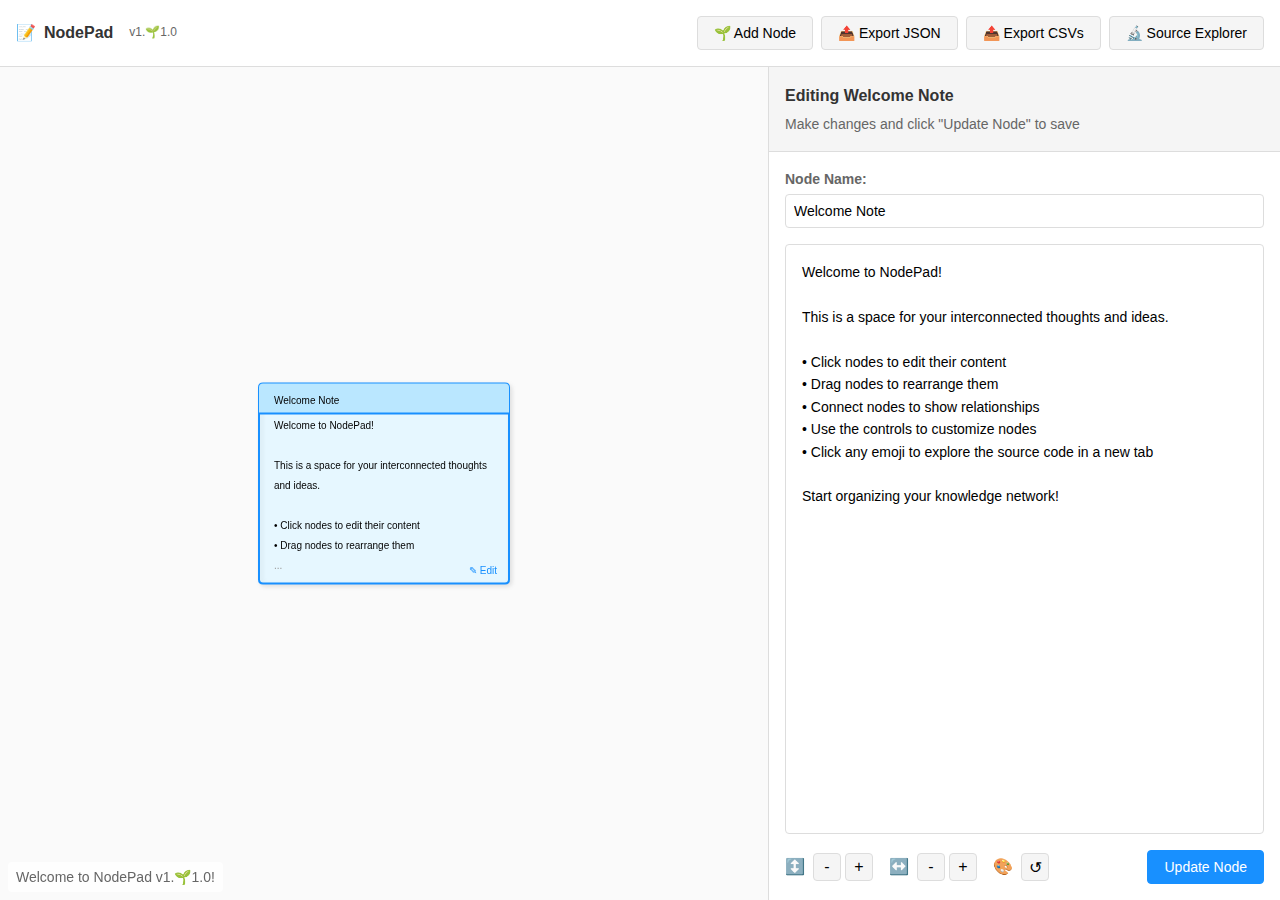
==== commit bd29f10e: "v1.🌱1.0" ====
--- a/toolshed/network-notepad/nodepad.html
+++ b/toolshed/network-notepad/nodepad.html
@@ -3,12 +3,21 @@
 <head>
     <meta charset="UTF-8">
     <meta name="viewport" content="width=device-width, initial-scale=1.0">
-    <title>NodePad v1.0.0</title>
+    <title>NodePad v1.🌱1.0</title>
     <!-- 
-        🌱 NodePad: Nonlinear Knowledge Network
+        🔬 MICROSCOPE: SOURCE EXPLORER SYSTEM
         
         Version History:
-        v1.0.0 - Initial implementation with constructivist architecture and knot-compacted code
+        v0.0.1 - Initial implementation with popup editor and basic node display
+        v0.0.2 - Attempted to refactor with Node class architecture (contained bugs)
+        v0.0.3 - Fixed edge rendering bug and simplified architecture
+        v0.0.4 - Restructured code with proper DocTrellis versioning and modularized components
+        v0.0.5 - Fixed node interaction bug with dragging different nodes
+        v0.0.6 - Implemented template-based node rendering system
+        v0.0.7 - Added ability to edit node names
+        v0.1.0 - First minor version with stable core features and cleaned documentation
+        v1.0.0 - Complete constructivist rewrite with knot-compacted architecture
+        v1.🌱1.0 - Tentative source explorer feature using browser tabs (experimental)
         
         DocTrellis Feature Status:
         🌱 Core Architecture - Seedling - Constructivist template system with metadata-driven design
@@ -16,9 +25,23 @@
         🌱 Edge Connections - Seedling - Connections between nodes
         🌱 Network View - Seedling - Canvas-based visualization
         🌱 Export/Import - Seedling - JSON and CSV export functionality
+        🌱 Source Explorer - Seedling - Browser-based source code exploration
     -->
     <style>
-        /* 🌱 META System: Constructivist CSS Architecture */
+        /* 🧠 META System: Constructivist CSS Architecture
+           
+           This styling system is built as a self-teaching knowledge structure.
+           Variables aren't just for consistency - they're organized to reveal
+           relationships between values.
+           
+           For example, spacing follows mathematical relationships:
+           - We define a base unit (--space-unit: 8px)
+           - Other spaces are multiples/fractions of this unit
+           - Comments show the calculated values to aid understanding
+           
+           This helps developers build a mental model of the design system
+           simply by reading the code.
+        */
         
         /* Base Variables - Single Source of Truth */
         :root {
@@ -177,7 +200,7 @@
             background-color: var(--color-primary-dark);
         }
         
-        /* 🌱 Editor Styles */
+        /* 🧠 Editor Styles */
         .editor-header {
             padding: var(--space-md);
             border-bottom: 1px solid var(--color-border);
@@ -291,7 +314,43 @@
             font-size: var(--font-size-lg);
         }
         
-        /* 🌱 Status Indicator */
+        /* 🔬 Source Explorer Style */
+        .emoji-explorer {
+            cursor: pointer;
+            position: relative;
+            display: inline-flex;
+            align-items: center;
+            justify-content: center;
+            transition: transform var(--transition-fast);
+        }
+        
+        .emoji-explorer:hover {
+            transform: scale(1.2);
+        }
+        
+        .emoji-explorer::after {
+            content: attr(data-tooltip);
+            position: absolute;
+            bottom: 100%;
+            left: 50%;
+            transform: translateX(-50%);
+            padding: var(--space-xs) var(--space-sm);
+            background-color: var(--color-text);
+            color: white;
+            border-radius: var(--border-radius-sm);
+            font-size: var(--font-size-sm);
+            white-space: nowrap;
+            pointer-events: none;
+            opacity: 0;
+            transition: opacity var(--transition-fast);
+            z-index: 10;
+        }
+        
+        .emoji-explorer:hover::after {
+            opacity: 1;
+        }
+        
+        /* 🛠️ Status Indicator */
         .status {
             position: absolute;
             bottom: var(--space-sm);
@@ -306,11 +365,23 @@
 </head>
 <body>
     <div class="header">
-        <h1 class="title">📝 NodePad <span class="version">v1.0.0</span></h1>
+        <h1 class="title">
+            <span class="emoji-explorer" data-tooltip="NodePad: Nonlinear Knowledge Network">📝</span> 
+            NodePad <span class="version">v1.🌱1.0</span>
+        </h1>
         <div class="controls">
-            <button id="add-node-btn">Add Node</button>
-            <button id="export-json-btn">Export JSON</button>
-            <button id="export-csv-btn">Export CSVs</button>
+            <button id="add-node-btn">
+                <span class="emoji-explorer" data-tooltip="Create a new connected node">🌱</span> Add Node
+            </button>
+            <button id="export-json-btn">
+                <span class="emoji-explorer" data-tooltip="Save as JSON file">📤</span> Export JSON
+            </button>
+            <button id="export-csv-btn">
+                <span class="emoji-explorer" data-tooltip="Save as CSV files">📤</span> Export CSVs
+            </button>
+            <button id="help-btn">
+                <span class="emoji-explorer" data-tooltip="Learn about Source Explorer">🔬</span> Source Explorer
+            </button>
         </div>
     </div>
     
@@ -341,17 +412,17 @@
                 <div class="editor-actions">
                     <div class="size-controls">
                         <div class="dimension-control">
-                            <span class="dimension-label">↕️</span>
+                            <span class="emoji-explorer dimension-label" data-tooltip="Adjust node height">↕️</span>
                             <button class="size-btn" id="height-decrease">-</button>
                             <button class="size-btn" id="height-increase">+</button>
                         </div>
                         <div class="dimension-control">
-                            <span class="dimension-label">↔️</span>
+                            <span class="emoji-explorer dimension-label" data-tooltip="Adjust node width">↔️</span>
                             <button class="size-btn" id="width-decrease">-</button>
                             <button class="size-btn" id="width-increase">+</button>
                         </div>
                         <div class="dimension-control">
-                            <span class="dimension-label">🎨</span>
+                            <span class="emoji-explorer dimension-label" data-tooltip="Change node style">🎨</span>
                             <button class="size-btn" id="toggle-style">↺</button>
                         </div>
                     </div>
@@ -363,47 +434,47 @@
 
     <script>
         /**
-         * 🌱 NodePad: Nonlinear Knowledge Network
+         * 🔬 NodePad v1.🌱1.0: A Constructivist Knowledge Network
          * 
-         * A constructivist approach to knowledge mapping that enables
-         * interconnected thoughts through a visual network interface.
+         * This application embodies constructivist programming principles:
+         * - Code as a learning artifact (self-documenting and explorable)
+         * - Learning through construction (interactive exploration of implementation)
+         * - Explicit over implicit patterns (metadata-driven architecture)
          * 
-         * This implementation follows constructivist principles:
-         * - Code as a learning artifact
-         * - Learning through construction
-         * - Explicit over implicit patterns
-         * - Self-documenting architecture
+         * The Source Explorer feature transforms every emoji into a knowledge portal
+         * that opens a new browser tab with the relevant source code section.
          * 
-         * We use the META framework:
-         * - Metadata: Explicit knowledge representation
-         * - Extraction: Atomic understanding units
-         * - Templates: Consistent patterns
-         * - Assembly: Clear learning pathways
-         * 
-         * Version: 1.0.0
+         * @author Constructivist Programming Team
+         * @version 1.🌱1.0
          */
         
         document.addEventListener('DOMContentLoaded', function() {
             // =====================================================================
-            // 🌱 META-SYSTEM: Application Metadata and Configuration
+            // 🧠 META-SYSTEM: Application Metadata and Configuration
             // =====================================================================
 
             /**
-             * @metadata Defines application-wide constants and configuration
-             * A single source of truth for all configurable parameters
+             * 🧠 META: Application knowledge system
+             * 
+             * This object serves as a single source of truth for all application
+             * configuration, providing a centralized knowledge structure that reveals
+             * the relationships between all configurable parameters.
+             * 
+             * By unifying configuration in one self-documenting structure, we make
+             * the system easier to understand, maintain, and extend.
              */
             const META = {
                 /** Application version information */
                 version: {
-                    number: '1.0.0',
-                    name: 'Constructivist Foundation',
+                    number: '1.🌱1.0',
+                    name: 'Source Explorer Edition',
                     date: '2025-03-31'
                 },
                 
                 /** Debug configuration */
                 debug: {
                     enabled: true,
-                    prefix: '🔍 NodePad',
+                    prefix: '🐛 NodePad',
                     levels: {
                         info: '📘',
                         warn: '⚠️',
@@ -495,11 +566,18 @@
                     }
                 },
                 
+                /** Source Explorer configuration */
+                sourceExplorer: {
+                    enabled: true,
+                    selector: '.emoji-explorer',
+                    helpMessage: 'Click any emoji to explore its source code in a new tab'
+                },
+                
                 /** Templates for static text */
                 templates: {
                     welcome: {
                         nodeName: 'Welcome Note',
-                        nodeContent: 'Welcome to NodePad!\n\nThis is a space for your interconnected thoughts and ideas.\n\n• Click nodes to edit their content\n• Drag nodes to rearrange them\n• Connect nodes to show relationships\n• Use the controls to customize nodes\n\nStart organizing your knowledge network!'
+                        nodeContent: 'Welcome to NodePad!\n\nThis is a space for your interconnected thoughts and ideas.\n\n• Click nodes to edit their content\n• Drag nodes to rearrange them\n• Connect nodes to show relationships\n• Use the controls to customize nodes\n• Click any emoji to explore the source code in a new tab\n\nStart organizing your knowledge network!'
                     },
                     status: {
                         ready: 'Ready',
@@ -513,12 +591,19 @@
             };
             
             // =====================================================================
-            // 🌱 TEMPLATES: Reusable Object Factories
+            // 🧩 TEMPLATES: Reusable Object Factories
             // =====================================================================
 
             /**
-             * @template System for creating consistent objects
-             * Provides factories for creating nodes, edges, and other application objects
+             * 🧩 Templates: Object factory system
+             * 
+             * Instead of having object creation spread throughout the code, we
+             * centralize the creation of all major objects through this template
+             * system. This ensures consistency and makes it easier to understand
+             * the structure of data in the application.
+             * 
+             * Think of these as "cookie cutters" that ensure every object
+             * has the expected properties and follows the same pattern.
              */
             const Templates = {
                 /**
@@ -557,12 +642,18 @@
             };
             
             // =====================================================================
-            // 🌱 STATE: Global Application State
+            // 🧠 STATE: Global Application State
             // =====================================================================
 
             /**
-             * @state Central state management
-             * Maintains the application state and provides methods for manipulation
+             * 🧠 State: Global application state management
+             * 
+             * This object centralizes all the application's changeable data in one
+             * place, making it easier to understand, track, and debug the current
+             * state of the system.
+             * 
+             * By keeping all state in one place, we avoid hidden state that would
+             * make the system harder to understand and maintain.
              */
             const State = {
                 /** Graph data containing nodes and edges */
@@ -672,12 +763,18 @@
             };
             
             // =====================================================================
-            // 🌱 DOM: Interface to DOM Elements
+            // 🛠️ DOM: Interface to DOM Elements
             // =====================================================================
 
             /**
-             * @dom Access to DOM elements
-             * Provides centralized access to all DOM elements used by the application
+             * 🛠️ DOM: Centralized DOM access
+             * 
+             * This module provides a single interface to all DOM elements used
+             * by the application. This makes it easier to find where elements
+             * are accessed and ensures consistent access patterns.
+             * 
+             * Instead of using document.getElementById() throughout the code,
+             * we gather all references in one place for better maintainability.
              */
             const DOM = {
                 /** Element references */
@@ -696,9 +793,9 @@
                     const ids = [
                         'network-canvas', 'add-node-btn', 'export-json-btn', 'export-csv-btn',
                         'node-name', 'node-content', 'update-node-btn', 'editor-title',
-                        'editor-subtitle', 'editor-placeholder', 'status', 'canvasContainer',
+                        'editor-subtitle', 'editor-placeholder', 'status',
                         'height-decrease', 'height-increase', 'width-decrease', 'width-increase',
-                        'toggle-style'
+                        'toggle-style', 'help-btn'
                     ];
                     
                     // Populate elements object
@@ -712,6 +809,9 @@
                     
                     // Ensure canvas is properly sized
                     this.resizeCanvas();
+                    
+                    // Initialize source explorer
+                    SourceExplorer.init();
                 },
                 
                 /**
@@ -725,12 +825,18 @@
             };
             
             // =====================================================================
-            // 🌱 UI: User Interface Management
+            // 🎨 UI: User Interface Management
             // =====================================================================
 
             /**
-             * @ui Interface management
-             * Handles updating the UI based on application state
+             * 🎨 UI: User interface controller
+             * 
+             * This module handles all updates to the user interface based on the
+             * current application state. It acts as a rendering layer between
+             * the state and the DOM.
+             * 
+             * By centralizing UI updates, we ensure consistent presentation and
+             * easier maintenance.
              */
             const UI = {
                 /**
@@ -804,12 +910,18 @@
             };
             
             // =====================================================================
-            // 🌱 RENDERER: Canvas Drawing System
+            // 🎨 RENDERER: Canvas Drawing System
             // =====================================================================
 
             /**
-             * @renderer Drawing system
-             * Handles all rendering operations on the canvas
+             * 🎨 Renderer: Visual drawing system
+             * 
+             * This module handles all drawing operations on the canvas, visualizing
+             * the nodes and edges in the network. It translates the abstract data
+             * model into a concrete visual representation.
+             * 
+             * By separating rendering logic from state and interaction logic,
+             * we make the code easier to understand and maintain.
              */
             const Renderer = {
                 /**
@@ -1050,12 +1162,18 @@
             };
             
             // =====================================================================
-            // 🌱 INPUT: User Interaction Handler
+            // 🧭 INPUT: User Interaction Handler
             // =====================================================================
 
             /**
-             * @input Interaction management
-             * Handles mouse and keyboard interactions
+             * 🧭 InputHandler: Interaction management
+             * 
+             * This module handles all user interactions with the application,
+             * including mouse events, keyboard input, and button clicks.
+             * 
+             * By centralizing input handling, we make it easier to understand
+             * how users interact with the system and how these interactions
+             * affect the application state.
              */
             const InputHandler = {
                 /**
@@ -1073,6 +1191,7 @@
                     DOM.elements['export-json-btn'].addEventListener('click', () => State.exportData('json'));
                     DOM.elements['export-csv-btn'].addEventListener('click', () => State.exportData('csv'));
                     DOM.elements['update-node-btn'].addEventListener('click', this.handleUpdateNode);
+                    DOM.elements['help-btn'].addEventListener('click', SourceExplorer.showHelp);
                     
                     // Node resize controls
                     DOM.elements['height-decrease'].addEventListener('click', () => this.handleResizeNode('height', -META.node.constraints.resizeStep));
@@ -1263,12 +1382,114 @@
             };
             
             // =====================================================================
-            // 🌱 EXPORT: Data Export Functionality
+            // 🔬 SOURCE EXPLORER: Browser-Based Code Exploration
             // =====================================================================
 
             /**
-             * @export Export functionality
-             * Handles exporting graph data to different formats
+             * 🔬 Source Explorer: Interactive code navigation
+             * 
+             * This module transforms every emoji in the application into a "knowledge portal"
+             * that opens a new browser tab showing the source code. It enables developers
+             * to directly connect the UI they're experiencing with the implementation
+             * behind it.
+             * 
+             * By making the relationship between interface and implementation explicit
+             * and accessible, it embodies constructivist principles of learning through
+             * direct exploration.
+             */
+            const SourceExplorer = {
+                /**
+                 * Initialize the Source Explorer
+                 * Sets up emoji click handlers
+                 */
+                init: function() {
+                    if (!META.sourceExplorer.enabled) return;
+                    
+                    // Add click handlers to all emoji explorer elements
+                    this.setupEmojiPortals();
+                    
+                    // Add help button handler
+                    DOM.elements['help-btn'].addEventListener('click', this.showHelp);
+                    
+                    Debug.log('Source Explorer initialized');
+                },
+                
+                /**
+                 * Set up all emoji portals in the UI
+                 */
+                setupEmojiPortals: function() {
+                    // Find all emoji portal elements
+                    const emojiElements = document.querySelectorAll(META.sourceExplorer.selector);
+                    
+                    // Add click handler to each
+                    emojiElements.forEach(element => {
+                        element.addEventListener('click', (e) => {
+                            // Prevent the event from triggering parent elements
+                            e.stopPropagation();
+                            
+                            // Get the emoji
+                            const emoji = element.textContent.trim();
+                            
+                            // Open source explorer for this emoji
+                            this.openSourceTab(emoji);
+                        });
+                    });
+                    
+                    Debug.log(`Set up ${emojiElements.length} emoji portals`);
+                },
+                
+                /**
+                 * Open a new browser tab with the source code
+                 * @param {string} emoji - Emoji to search for
+                 */
+                openSourceTab: function(emoji) {
+                    Debug.log(`Opening source tab for emoji: ${emoji}`);
+                    
+                    // Get the current page's source
+                    const currentUrl = window.location.href;
+                    
+                    // Use view-source protocol with the current URL
+                    const sourceUrl = `view-source:${currentUrl}`;
+                    
+                    // Open in a new tab - this will show the source code
+                    // Note: The ability to scroll to the specific emoji will depend
+                    // on browser support, as view-source doesn't support fragments
+                    window.open(sourceUrl, '_blank');
+                    
+                    // Show a status message with instructions
+                    UI.updateStatus(`Opened source code in new tab. Find "${emoji}" using Ctrl+F`, 5000);
+                },
+                
+                /**
+                 * Show help information
+                 */
+                showHelp: function() {
+                    // Create an alert explaining how to use the Source Explorer
+                    const helpText = `🔬 Source Explorer Help\n\n` +
+                                    `Every emoji in this application is a "knowledge portal" ` +
+                                    `that connects the interface to its implementation.\n\n` +
+                                    `• Hover over any emoji to see what part of the system it represents\n` +
+                                    `• Click any emoji to open a new tab with the source code\n` +
+                                    `• Use your browser's find feature (Ctrl+F) to locate the emoji in the source\n\n` +
+                                    `This allows you to directly explore how the application works by examining ` +
+                                    `the code behind the features you're interested in.`;
+                    
+                    alert(helpText);
+                }
+            };
+            
+            // =====================================================================
+            // 📤 EXPORT: Data Export Functionality
+            // =====================================================================
+
+            /**
+             * 📤 ExportManager: Data export system
+             * 
+             * This module handles exporting graph data to different formats,
+             * allowing users to save their work and share it with others.
+             * 
+             * By centralizing export logic, we ensure consistent export formats
+             * and avoid duplication of code.
              */
             const ExportManager = {
                 /**
@@ -1337,12 +1558,18 @@
             };
             
             // =====================================================================
-            // 🌱 DEBUG: Debugging Utilities
+            // 🐛 DEBUG: Debugging Utilities
             // =====================================================================
 
             /**
-             * @debug Debugging utilities
-             * Provides consistent debugging output
+             * 🐛 Debug: Debugging toolkit
+             * 
+             * This module provides consistent debugging output and error handling,
+             * making it easier to understand what's happening in the application
+             * during development and troubleshooting.
+             * 
+             * By centralizing debug functions, we ensure consistent logging formats
+             * and can easily enable or disable debug output.
              */
             const Debug = {
                 /**
@@ -1381,12 +1608,17 @@
             };
             
             // =====================================================================
-            // 🌱 APP: Application Initialization
+            // 🚀 APP: Application Initialization
             // =====================================================================
 
             /**
-             * @app Main application
-             * Handles initialization and startup
+             * 🚀 App: Main application controller
+             * 
+             * This module handles the initialization and startup of the application,
+             * ensuring all components are properly set up and connected.
+             * 
+             * It serves as the entry point and central coordinator for the
+             * application's lifecycle.
              */
             const App = {
                 /**
@@ -1408,7 +1640,7 @@
                     Renderer.draw();
                     
                     Debug.success('Application initialized');
-                    UI.updateStatus('Welcome to NodePad!');
+                    UI.updateStatus(`Welcome to NodePad v${META.version.number}!`);
                     
                     return this;
                 }
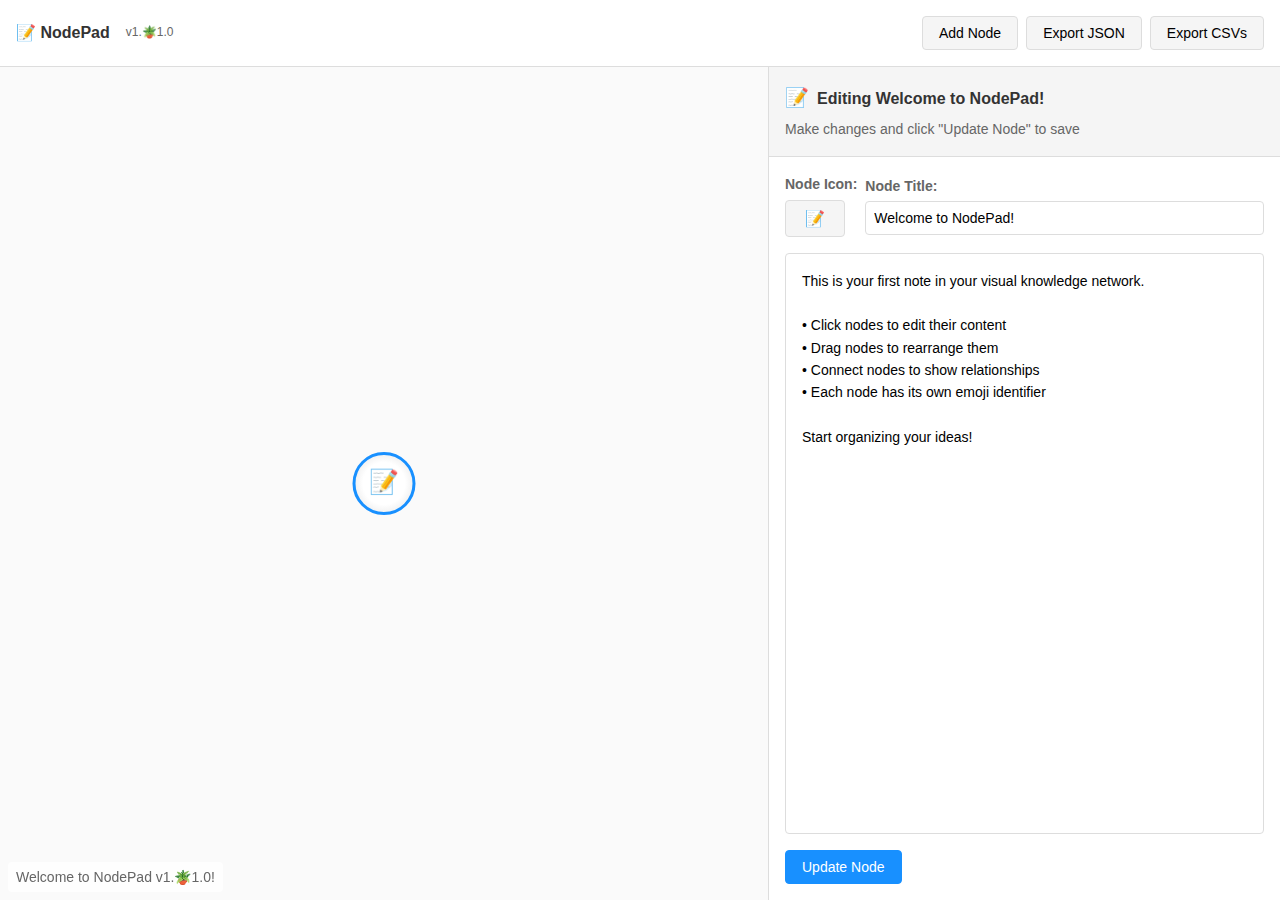
==== commit 628394f8: "v1.🪴1.0" ====
--- a/toolshed/network-notepad/nodepad.html
+++ b/toolshed/network-notepad/nodepad.html
@@ -3,9 +3,9 @@
 <head>
     <meta charset="UTF-8">
     <meta name="viewport" content="width=device-width, initial-scale=1.0">
-    <title>NodePad v1.🌱1.0</title>
+    <title>NodePad v1.🪴1.0</title>
     <!-- 
-        🔬 MICROSCOPE: SOURCE EXPLORER SYSTEM
+        NodePad v1.🪴1.0: Visual Knowledge Network
         
         Version History:
         v0.0.1 - Initial implementation with popup editor and basic node display
@@ -17,32 +17,20 @@
         v0.0.7 - Added ability to edit node names
         v0.1.0 - First minor version with stable core features and cleaned documentation
         v1.0.0 - Complete constructivist rewrite with knot-compacted architecture
-        v1.🌱1.0 - Tentative source explorer feature using browser tabs (experimental)
+        v1.🪴1.0 - Simplified circular nodes with emoji identifiers and hover information
         
         DocTrellis Feature Status:
-        🌱 Core Architecture - Seedling - Constructivist template system with metadata-driven design
-        🌱 Node Management - Seedling - Create, select, edit, and drag nodes
-        🌱 Edge Connections - Seedling - Connections between nodes
-        🌱 Network View - Seedling - Canvas-based visualization
+        🪴 Core Architecture - Potted Plant - Constructivist template system with metadata-driven design
+        🪴 Node Management - Potted Plant - Create, select, edit, and drag nodes
+        🪴 Edge Connections - Potted Plant - Connections between nodes
+        🪴 Network View - Potted Plant - Canvas-based visualization with emoji identifiers
         🌱 Export/Import - Seedling - JSON and CSV export functionality
-        🌱 Source Explorer - Seedling - Browser-based source code exploration
+        
+        Leaf Pile (Pruned Ideas):
+        🍂 Source Explorer - Browser-based source code exploration using emoji markers
+        🍂 Custom node styles - Multiple visual presentation options for node content
     -->
     <style>
-        /* 🧠 META System: Constructivist CSS Architecture
-           
-           This styling system is built as a self-teaching knowledge structure.
-           Variables aren't just for consistency - they're organized to reveal
-           relationships between values.
-           
-           For example, spacing follows mathematical relationships:
-           - We define a base unit (--space-unit: 8px)
-           - Other spaces are multiples/fractions of this unit
-           - Comments show the calculated values to aid understanding
-           
-           This helps developers build a mental model of the design system
-           simply by reading the code.
-        */
-        
         /* Base Variables - Single Source of Truth */
         :root {
             /* Color Palette */
@@ -85,10 +73,9 @@
             --transition-fast: 0.2s ease;
             --transition-normal: 0.3s ease;
             
-            /* Node Dimensions */
-            --node-min-width: 150px;
-            --node-min-height: 120px;
-            --node-header-height: 30px;
+            /* Node dimensions */
+            --node-size: 60px;
+            --node-emoji-size: 24px;
         }
         
         /* Reset and Base Styles */
@@ -112,7 +99,7 @@
             overflow: hidden;
         }
         
-        /* 🌱 Application Layout */
+        /* Application Layout */
         .header {
             background-color: var(--color-surface);
             padding: var(--space-md);
@@ -166,7 +153,7 @@
             overflow: hidden;
         }
         
-        /* 🌱 Controls */
+        /* Controls */
         .controls {
             display: flex;
             gap: var(--space-sm);
@@ -200,7 +187,7 @@
             background-color: var(--color-primary-dark);
         }
         
-        /* 🧠 Editor Styles */
+        /* Editor Styles */
         .editor-header {
             padding: var(--space-md);
             border-bottom: 1px solid var(--color-border);
@@ -211,6 +198,13 @@
             margin: 0 0 var(--space-xs) 0;
             font-size: var(--font-size-lg);
             font-weight: var(--font-weight-bold);
+            display: flex;
+            align-items: center;
+            gap: var(--space-sm);
+        }
+        
+        .node-emoji {
+            font-size: 1.2em;
         }
         
         .editor-subtitle {
@@ -245,6 +239,29 @@
             color: var(--color-text-muted);
         }
         
+        .emoji-input-container {
+            display: flex;
+            align-items: center;
+            gap: var(--space-sm);
+            margin-bottom: var(--space-md);
+        }
+        
+        .emoji-label {
+            display: block;
+            margin-bottom: var(--space-xs);
+            font-weight: var(--font-weight-bold);
+            color: var(--color-text-muted);
+        }
+        
+        #node-emoji-select {
+            padding: var(--space-sm);
+            border: 1px solid var(--color-border);
+            border-radius: var(--border-radius-sm);
+            font-size: var(--font-size-lg);
+            min-width: 60px;
+            cursor: pointer;
+        }
+        
         #node-name {
             width: 100%;
             padding: var(--space-sm);
@@ -252,7 +269,6 @@
             border-radius: var(--border-radius-sm);
             font-family: inherit;
             font-size: var(--font-size-base);
-            margin-bottom: var(--space-md);
             transition: border-color var(--transition-fast);
         }
         
@@ -286,71 +302,26 @@
             align-items: center;
         }
         
-        .size-controls {
-            display: flex;
-            gap: var(--space-md);
-        }
-        
-        .dimension-control {
-            display: flex;
-            align-items: center;
-            gap: var(--space-xs);
-        }
-        
-        .dimension-label {
-            display: flex;
-            align-items: center;
-            font-size: var(--font-size-lg);
-            margin-right: var(--space-xs);
-        }
-        
-        .size-btn {
-            width: 28px;
-            height: 28px;
-            padding: 0;
-            display: flex;
-            align-items: center;
-            justify-content: center;
-            font-size: var(--font-size-lg);
-        }
-        
-        /* 🔬 Source Explorer Style */
-        .emoji-explorer {
-            cursor: pointer;
-            position: relative;
-            display: inline-flex;
-            align-items: center;
-            justify-content: center;
-            transition: transform var(--transition-fast);
-        }
-        
-        .emoji-explorer:hover {
-            transform: scale(1.2);
-        }
-        
-        .emoji-explorer::after {
-            content: attr(data-tooltip);
+        /* Node tooltip */
+        .node-tooltip {
             position: absolute;
-            bottom: 100%;
-            left: 50%;
-            transform: translateX(-50%);
+            background-color: rgba(0, 0, 0, 0.8);
+            color: white;
             padding: var(--space-xs) var(--space-sm);
-            background-color: var(--color-text);
-            color: white;
             border-radius: var(--border-radius-sm);
             font-size: var(--font-size-sm);
-            white-space: nowrap;
             pointer-events: none;
+            z-index: 10;
             opacity: 0;
             transition: opacity var(--transition-fast);
-            z-index: 10;
-        }
-        
-        .emoji-explorer:hover::after {
-            opacity: 1;
-        }
-        
-        /* 🛠️ Status Indicator */
+            max-width: 200px;
+            text-align: center;
+            white-space: nowrap;
+            overflow: hidden;
+            text-overflow: ellipsis;
+        }
+        
+        /* Status Indicator */
         .status {
             position: absolute;
             bottom: var(--space-sm);
@@ -361,27 +332,54 @@
             font-size: var(--font-size-base);
             color: var(--color-text-muted);
         }
+
+        /* Emoji picker dialog */
+        .emoji-picker {
+            position: absolute;
+            background-color: var(--color-surface);
+            border: 1px solid var(--color-border);
+            border-radius: var(--border-radius-md);
+            box-shadow: var(--shadow);
+            padding: var(--space-md);
+            z-index: 100;
+            max-width: 300px;
+            display: none;
+        }
+        
+        .emoji-picker.active {
+            display: block;
+        }
+        
+        .emoji-grid {
+            display: grid;
+            grid-template-columns: repeat(8, 1fr);
+            gap: var(--space-sm);
+            margin-top: var(--space-sm);
+        }
+        
+        .emoji-item {
+            display: flex;
+            align-items: center;
+            justify-content: center;
+            width: 30px;
+            height: 30px;
+            font-size: 18px;
+            cursor: pointer;
+            border-radius: var(--border-radius-sm);
+        }
+        
+        .emoji-item:hover {
+            background-color: var(--color-surface-alt);
+        }
     </style>
 </head>
 <body>
     <div class="header">
-        <h1 class="title">
-            <span class="emoji-explorer" data-tooltip="NodePad: Nonlinear Knowledge Network">📝</span> 
-            NodePad <span class="version">v1.🌱1.0</span>
-        </h1>
+        <h1 class="title">📝 NodePad <span class="version">v1.🪴1.0</span></h1>
         <div class="controls">
-            <button id="add-node-btn">
-                <span class="emoji-explorer" data-tooltip="Create a new connected node">🌱</span> Add Node
-            </button>
-            <button id="export-json-btn">
-                <span class="emoji-explorer" data-tooltip="Save as JSON file">📤</span> Export JSON
-            </button>
-            <button id="export-csv-btn">
-                <span class="emoji-explorer" data-tooltip="Save as CSV files">📤</span> Export CSVs
-            </button>
-            <button id="help-btn">
-                <span class="emoji-explorer" data-tooltip="Learn about Source Explorer">🔬</span> Source Explorer
-            </button>
+            <button id="add-node-btn">Add Node</button>
+            <button id="export-json-btn">Export JSON</button>
+            <button id="export-csv-btn">Export CSVs</button>
         </div>
     </div>
     
@@ -389,6 +387,7 @@
         <!-- Network View (Left Side) -->
         <div class="canvas-container">
             <canvas id="network-canvas"></canvas>
+            <div class="node-tooltip" id="node-tooltip"></div>
             <div class="status" id="status">Ready</div>
         </div>
         
@@ -404,79 +403,70 @@
                     Click on a node in the network view to edit its content
                 </div>
                 
-                <label class="name-label" for="node-name">Node Name:</label>
-                <input type="text" id="node-name" placeholder="Enter a name for this node">
+                <div class="emoji-input-container">
+                    <div>
+                        <label class="emoji-label" for="node-emoji-select">Node Icon:</label>
+                        <button id="node-emoji-select">🌱</button>
+                    </div>
+                    <div style="flex: 1;">
+                        <label class="name-label" for="node-name">Node Title:</label>
+                        <input type="text" id="node-name" placeholder="Enter a title for this node">
+                    </div>
+                </div>
                 
                 <textarea id="node-content" placeholder="Enter your notes here..."></textarea>
                 
                 <div class="editor-actions">
-                    <div class="size-controls">
-                        <div class="dimension-control">
-                            <span class="emoji-explorer dimension-label" data-tooltip="Adjust node height">↕️</span>
-                            <button class="size-btn" id="height-decrease">-</button>
-                            <button class="size-btn" id="height-increase">+</button>
-                        </div>
-                        <div class="dimension-control">
-                            <span class="emoji-explorer dimension-label" data-tooltip="Adjust node width">↔️</span>
-                            <button class="size-btn" id="width-decrease">-</button>
-                            <button class="size-btn" id="width-increase">+</button>
-                        </div>
-                        <div class="dimension-control">
-                            <span class="emoji-explorer dimension-label" data-tooltip="Change node style">🎨</span>
-                            <button class="size-btn" id="toggle-style">↺</button>
-                        </div>
-                    </div>
                     <button id="update-node-btn" class="primary">Update Node</button>
                 </div>
             </div>
         </div>
     </div>
+    
+    <!-- Emoji Picker Dialog -->
+    <div class="emoji-picker" id="emoji-picker">
+        <h3>Select an Emoji</h3>
+        <div class="emoji-grid" id="emoji-grid"></div>
+    </div>
 
     <script>
         /**
-         * 🔬 NodePad v1.🌱1.0: A Constructivist Knowledge Network
+         * NodePad v1.🪴1.0: Visual Knowledge Network
          * 
-         * This application embodies constructivist programming principles:
-         * - Code as a learning artifact (self-documenting and explorable)
-         * - Learning through construction (interactive exploration of implementation)
-         * - Explicit over implicit patterns (metadata-driven architecture)
+         * A nonlinear note-taking application that represents ideas as 
+         * interconnected nodes in a visual network, making it easier to
+         * organize complex thoughts and relationships.
          * 
-         * The Source Explorer feature transforms every emoji into a knowledge portal
-         * that opens a new browser tab with the relevant source code section.
-         * 
-         * @author Constructivist Programming Team
-         * @version 1.🌱1.0
+         * @version 1.🪴1.0
          */
         
         document.addEventListener('DOMContentLoaded', function() {
             // =====================================================================
-            // 🧠 META-SYSTEM: Application Metadata and Configuration
+            // META-SYSTEM: Application Metadata and Configuration
             // =====================================================================
 
             /**
-             * 🧠 META: Application knowledge system
-             * 
-             * This object serves as a single source of truth for all application
-             * configuration, providing a centralized knowledge structure that reveals
-             * the relationships between all configurable parameters.
-             * 
-             * By unifying configuration in one self-documenting structure, we make
-             * the system easier to understand, maintain, and extend.
+             * META: Application knowledge system
+             * 
+             * Centralized configuration that serves as a single source of truth
+             * for all application parameters.
+             * 
+             * @version 1.🪴1.0 - Refactored for emoji node identifiers
              */
             const META = {
                 /** Application version information */
                 version: {
-                    number: '1.🌱1.0',
-                    name: 'Source Explorer Edition',
+                    number: '1.🪴1.0',
+                    name: 'Visual Knowledge Network',
                     date: '2025-03-31'
                 },
                 
                 /** Debug configuration */
                 debug: {
                     enabled: true,
-                    prefix: '🐛 NodePad',
+                    prefix: 'NodePad',
                     levels: {
-                        info: '📘',
+                        info: 'ℹ️',
                         warn: '⚠️',
                         error: '❌',
                         success: '✅'
@@ -486,54 +476,15 @@
                 /** Node configuration */
                 node: {
                     defaults: {
-                        width: 250,
-                        height: 200,
-                        style: 'standard',
+                        size: 60,
+                        emoji: '🌱',
                         content: ''
                     },
-                    constraints: {
-                        minWidth: 150,
-                        minHeight: 120,
-                        maxWidth: 500,
-                        maxHeight: 400,
-                        resizeStep: 20
+                    selected: {
+                        outlineWidth: 3,
+                        outlineColor: '#1890ff'
                     },
-                    rendering: {
-                        headerHeight: 30,
-                        textPadding: 15,
-                        lineHeight: 20,
-                        borderRadius: 4
-                    }
-                },
-                
-                /** Available node rendering styles */
-                nodeStyles: {
-                    standard: {
-                        id: 'standard',
-                        name: 'Standard',
-                        colors: {
-                            background: '#ffffff',
-                            selectedBackground: '#e6f7ff',
-                            header: '#f5f5f5',
-                            selectedHeader: '#bae7ff',
-                            border: '#d9d9d9',
-                            selectedBorder: '#1890ff',
-                            text: '#000000'
-                        }
-                    },
-                    minimal: {
-                        id: 'minimal',
-                        name: 'Minimal',
-                        colors: {
-                            background: '#f8f9fa',
-                            selectedBackground: '#e3f2fd',
-                            header: '#edf2f7',
-                            selectedHeader: '#bbdefb',
-                            border: '#cbd5e0',
-                            selectedBorder: '#64b5f6',
-                            text: '#1a202c'
-                        }
-                    }
+                    dragThreshold: 5  // Pixels of movement needed to start dragging
                 },
                 
                 /** Edge configuration */
@@ -566,44 +517,44 @@
                     }
                 },
                 
-                /** Source Explorer configuration */
-                sourceExplorer: {
-                    enabled: true,
-                    selector: '.emoji-explorer',
-                    helpMessage: 'Click any emoji to explore its source code in a new tab'
+                /** Emoji picker configuration */
+                emojiPicker: {
+                    emojis: [
+                        '🌱', '🌿', '🌳', '🍂', '🔮', '📝', '💡', '🔍', 
+                        '📊', '📈', '📉', '📌', '🔖', '📚', '🗂️', '📋',
+                        '✅', '❌', '⚠️', '❓', '❗', '💬', '🗨️', '🔄',
+                        '🧩', '⚙️', '🔧', '🔨', '⏱️', '📅', '🧠', '❤️'
+                    ]
                 },
                 
                 /** Templates for static text */
                 templates: {
                     welcome: {
-                        nodeName: 'Welcome Note',
-                        nodeContent: 'Welcome to NodePad!\n\nThis is a space for your interconnected thoughts and ideas.\n\n• Click nodes to edit their content\n• Drag nodes to rearrange them\n• Connect nodes to show relationships\n• Use the controls to customize nodes\n• Click any emoji to explore the source code in a new tab\n\nStart organizing your knowledge network!'
+                        emoji: '📝',
+                        name: 'Welcome to NodePad!',
+                        content: 'This is your first note in your visual knowledge network.\n\n• Click nodes to edit their content\n• Drag nodes to rearrange them\n• Connect nodes to show relationships\n• Each node has its own emoji identifier\n\nStart organizing your ideas!'
                     },
                     status: {
                         ready: 'Ready',
-                        selected: nodeId => `Selected: ${nodeId}`,
-                        created: nodeId => `Created node: ${nodeId}`,
-                        updated: nodeId => `Updated: ${nodeId}`,
-                        exported: format => `Exported ${format} file`,
-                        resized: dimension => `Resized ${dimension}`
+                        selected: nodeName => `Selected: ${nodeName}`,
+                        created: nodeName => `Created: ${nodeName}`,
+                        updated: nodeName => `Updated: ${nodeName}`,
+                        exported: format => `Exported ${format} file`
                     }
                 }
             };
             
             // =====================================================================
-            // 🧩 TEMPLATES: Reusable Object Factories
+            // TEMPLATES: Reusable Object Factories
             // =====================================================================
 
             /**
-             * 🧩 Templates: Object factory system
-             * 
-             * Instead of having object creation spread throughout the code, we
-             * centralize the creation of all major objects through this template
-             * system. This ensures consistency and makes it easier to understand
-             * the structure of data in the application.
-             * 
-             * Think of these as "cookie cutters" that ensure every object
-             * has the expected properties and follows the same pattern.
+             * Templates: Object factory system
+             * 
+             * Provides consistent patterns for creating application objects
+             * like nodes and edges.
+             * 
+             * @version 1.🪴1.0 - Updated for circular emoji nodes
              */
             const Templates = {
                 /**
@@ -616,13 +567,12 @@
                     
                     return {
                         id: id,
+                        emoji: props.emoji || META.node.defaults.emoji,
                         name: props.name || '',
                         content: props.content || META.node.defaults.content,
                         x: props.x || 0,
                         y: props.y || 0,
-                        width: props.width || META.node.defaults.width,
-                        height: props.height || META.node.defaults.height,
-                        style: props.style || META.node.defaults.style
+                        size: props.size || META.node.defaults.size
                     };
                 },
                 
@@ -642,18 +592,15 @@
             };
             
             // =====================================================================
-            // 🧠 STATE: Global Application State
+            // STATE: Global Application State
             // =====================================================================
 
             /**
-             * 🧠 State: Global application state management
-             * 
-             * This object centralizes all the application's changeable data in one
-             * place, making it easier to understand, track, and debug the current
-             * state of the system.
-             * 
-             * By keeping all state in one place, we avoid hidden state that would
-             * make the system harder to understand and maintain.
+             * State: Global application state management
+             * 
+             * Centralizes all application data and state management functions.
+             * 
+             * @version 1.🪴1.0 - Updated for simplified node structure
              */
             const State = {
                 /** Graph data containing nodes and edges */
@@ -667,8 +614,11 @@
                     selectedNode: null,
                     isDragging: false,
                     draggedNode: null,
+                    dragStartX: 0,
+                    dragStartY: 0,
                     dragOffsetX: 0,
-                    dragOffsetY: 0
+                    dragOffsetY: 0,
+                    hoveredNode: null
                 },
                 
                 /** Global counters */
@@ -687,7 +637,7 @@
                     Renderer.draw();
                     
                     if (node) {
-                        UI.updateStatus(META.templates.status.selected(node.name || node.id));
+                        UI.updateStatus(META.templates.status.selected(node.name));
                     } else {
                         UI.updateStatus(META.templates.status.ready);
                     }
@@ -726,8 +676,14 @@
                     // Search from front to back (later nodes appear on top)
                     for (let i = this.graph.nodes.length - 1; i >= 0; i--) {
                         const node = this.graph.nodes[i];
-                        if (x >= node.x && x <= node.x + node.width &&
-                            y >= node.y && y <= node.y + node.height) {
+                        
+                        // Distance from point to node center
+                        const dx = x - (node.x + node.size / 2);
+                        const dy = y - (node.y + node.size / 2);
+                        const distance = Math.sqrt(dx * dx + dy * dy);
+                        
+                        // If distance is less than radius, point is inside circle
+                        if (distance <= node.size / 2) {
                             return node;
                         }
                     }
@@ -735,7 +691,7 @@
                 },
                 
                 /**
-                 * Updates node content and name
+                 * Updates node properties
                  * @param {string} nodeId - ID of node to update
                  * @param {Object} changes - Properties to update
                  */
@@ -746,7 +702,7 @@
                     // Apply changes
                     Object.assign(node, changes);
                     Renderer.draw();
-                    UI.updateStatus(META.templates.status.updated(node.name || node.id));
+                    UI.updateStatus(META.templates.status.updated(node.name));
                 },
                 
                 /**
@@ -763,18 +719,15 @@
             };
             
             // =====================================================================
-            // 🛠️ DOM: Interface to DOM Elements
+            // DOM: Interface to DOM Elements
             // =====================================================================
 
             /**
-             * 🛠️ DOM: Centralized DOM access
-             * 
-             * This module provides a single interface to all DOM elements used
-             * by the application. This makes it easier to find where elements
-             * are accessed and ensures consistent access patterns.
-             * 
-             * Instead of using document.getElementById() throughout the code,
-             * we gather all references in one place for better maintainability.
+             * DOM: Centralized DOM access
+             * 
+             * Provides a single interface to all DOM elements used by the application.
+             * 
+             * @version 1.🪴1.0 - Added tooltip and emoji picker elements
              */
             const DOM = {
                 /** Element references */
@@ -793,9 +746,8 @@
                     const ids = [
                         'network-canvas', 'add-node-btn', 'export-json-btn', 'export-csv-btn',
                         'node-name', 'node-content', 'update-node-btn', 'editor-title',
-                        'editor-subtitle', 'editor-placeholder', 'status',
-                        'height-decrease', 'height-increase', 'width-decrease', 'width-increase',
-                        'toggle-style', 'help-btn'
+                        'editor-subtitle', 'editor-placeholder', 'status', 'node-tooltip',
+                        'node-emoji-select', 'emoji-picker', 'emoji-grid'
                     ];
                     
                     // Populate elements object
@@ -810,8 +762,8 @@
                     // Ensure canvas is properly sized
                     this.resizeCanvas();
                     
-                    // Initialize source explorer
-                    SourceExplorer.init();
+                    // Initialize emoji picker
+                    this.initEmojiPicker();
                 },
                 
                 /**
@@ -821,22 +773,74 @@
                     const container = document.querySelector('.canvas-container');
                     this.canvas.width = container.offsetWidth;
                     this.canvas.height = container.offsetHeight;
+                },
+                
+                /**
+                 * Initialize emoji picker with available options
+                 */
+                initEmojiPicker: function() {
+                    const grid = this.elements['emoji-grid'];
+                    if (!grid) return;
+                    
+                    // Clear existing items
+                    grid.innerHTML = '';
+                    
+                    // Add all emojis
+                    META.emojiPicker.emojis.forEach(emoji => {
+                        const item = document.createElement('div');
+                        item.className = 'emoji-item';
+                        item.textContent = emoji;
+                        item.setAttribute('data-emoji', emoji);
+                        item.addEventListener('click', () => {
+                            if (State.ui.selectedNode) {
+                                // Update the emoji select button
+                                this.elements['node-emoji-select'].textContent = emoji;
+                                
+                                // Hide the picker
+                                this.elements['emoji-picker'].classList.remove('active');
+                            }
+                        });
+                        
+                        grid.appendChild(item);
+                    });
+                    
+                    // Set up emoji select button
+                    const emojiSelect = this.elements['node-emoji-select'];
+                    const emojiPicker = this.elements['emoji-picker'];
+                    
+                    if (emojiSelect && emojiPicker) {
+                        emojiSelect.addEventListener('click', (e) => {
+                            e.stopPropagation();
+                            
+                            // Position the picker near the button
+                            const rect = emojiSelect.getBoundingClientRect();
+                            emojiPicker.style.top = `${rect.bottom + 5}px`;
+                            emojiPicker.style.left = `${rect.left}px`;
+                            
+                            // Toggle visibility
+                            emojiPicker.classList.toggle('active');
+                        });
+                        
+                        // Close picker when clicking outside
+                        document.addEventListener('click', (e) => {
+                            if (!emojiPicker.contains(e.target) && e.target !== emojiSelect) {
+                                emojiPicker.classList.remove('active');
+                            }
+                        });
+                    }
                 }
             };
             
             // =====================================================================
-            // 🎨 UI: User Interface Management
+            // UI: User Interface Management
             // =====================================================================
 
             /**
-             * 🎨 UI: User interface controller
-             * 
-             * This module handles all updates to the user interface based on the
-             * current application state. It acts as a rendering layer between
-             * the state and the DOM.
-             * 
-             * By centralizing UI updates, we ensure consistent presentation and
-             * easier maintenance.
+             * UI: User interface controller
+             * 
+             * Handles all updates to the user interface based on application state.
+             * 
+             * @version 1.🪴1.0 - Updated for emoji node identifiers
              */
             const UI = {
                 /**
@@ -845,12 +849,18 @@
                  */
                 updateEditor: function(node) {
                     const placeholderEl = DOM.elements['editor-placeholder'];
+                    const emojiSelectEl = DOM.elements['node-emoji-select'];
                     const nameEl = DOM.elements['node-name'];
                     const contentEl = DOM.elements['node-content'];
                     const titleEl = DOM.elements['editor-title'];
                     const subtitleEl = DOM.elements['editor-subtitle'];
                     const updateBtnEl = DOM.elements['update-node-btn'];
-                    const controls = document.querySelectorAll('.dimension-control');
+                    const emojiPickerEl = DOM.elements['emoji-picker'];
+                    
+                    // Hide emoji picker if open
+                    if (emojiPickerEl) {
+                        emojiPickerEl.classList.remove('active');
+                    }
                     
                     if (node) {
                         // Show editor with node content
@@ -858,31 +868,59 @@
                         nameEl.style.display = 'block';
                         contentEl.style.display = 'block';
                         updateBtnEl.style.display = 'block';
+                        emojiSelectEl.parentElement.parentElement.style.display = 'flex';
                         
                         // Set content
+                        emojiSelectEl.textContent = node.emoji;
                         nameEl.value = node.name || '';
                         contentEl.value = node.content || '';
                         
                         // Update headings
-                        titleEl.textContent = `Editing ${node.name || node.id}`;
+                        titleEl.innerHTML = `<span class="node-emoji">${node.emoji}</span> Editing ${node.name || 'Untitled Node'}`;
                         subtitleEl.textContent = 'Make changes and click "Update Node" to save';
-                        
-                        // Show controls
-                        controls.forEach(c => c.style.display = 'flex');
                     } else {
                         // Hide editor, show placeholder
                         placeholderEl.style.display = 'flex';
                         nameEl.style.display = 'none';
                         contentEl.style.display = 'none';
                         updateBtnEl.style.display = 'none';
+                        emojiSelectEl.parentElement.parentElement.style.display = 'none';
                         
                         // Update headings
                         titleEl.textContent = 'Node Editor';
                         subtitleEl.textContent = 'Select a node to edit its content';
-                        
-                        // Hide controls
-                        controls.forEach(c => c.style.display = 'none');
                     }
+                },
+                
+                /**
+                 * Show node tooltip at specified position
+                 * @param {Object} node - Node to show tooltip for
+                 * @param {number} x - X position
+                 * @param {number} y - Y position 
+                 */
+                showNodeTooltip: function(node, x, y) {
+                    const tooltip = DOM.elements['node-tooltip'];
+                    if (!tooltip) return;
+                    
+                    // Set tooltip content and position
+                    tooltip.textContent = node.name || 'Untitled Node';
+                    tooltip.style.left = `${x}px`;
+                    tooltip.style.top = `${y - 30}px`;
+                    tooltip.style.opacity = '1';
+                    
+                    // Update hovered node reference
+                    State.ui.hoveredNode = node;
+                },
+                
+                /**
+                 * Hide node tooltip
+                 */
+                hideNodeTooltip: function() {
+                    const tooltip = DOM.elements['node-tooltip'];
+                    if (!tooltip) return;
+                    
+                    tooltip.style.opacity = '0';
+                    State.ui.hoveredNode = null;
                 },
                 
                 /**
@@ -902,7 +940,7 @@
                     setTimeout(() => {
                         if (statusEl.textContent === message) {
                             statusEl.textContent = State.ui.selectedNode ? 
-                                META.templates.status.selected(State.ui.selectedNode.name || State.ui.selectedNode.id) : 
+                                META.templates.status.selected(State.ui.selectedNode.name || 'Untitled Node') : 
                                 META.templates.status.ready;
                         }
                     }, duration);
@@ -910,18 +948,16 @@
             };
             
             // =====================================================================
-            // 🎨 RENDERER: Canvas Drawing System
+            // RENDERER: Canvas Drawing System
             // =====================================================================
 
             /**
-             * 🎨 Renderer: Visual drawing system
-             * 
-             * This module handles all drawing operations on the canvas, visualizing
-             * the nodes and edges in the network. It translates the abstract data
-             * model into a concrete visual representation.
-             * 
-             * By separating rendering logic from state and interaction logic,
-             * we make the code easier to understand and maintain.
+             * Renderer: Visual drawing system
+             * 
+             * Handles all drawing operations on the canvas, visualizing
+             * the nodes and edges in the network.
+             * 
+             * @version 1.🪴1.0 - Completely rewritten for circular emoji nodes
              */
             const Renderer = {
                 /**
@@ -962,10 +998,10 @@
                         if (!sourceNode || !targetNode) return;
                         
                         // Calculate connection points (center of nodes)
-                        const sourceX = sourceNode.x + sourceNode.width / 2;
-                        const sourceY = sourceNode.y + sourceNode.height / 2;
-                        const targetX = targetNode.x + targetNode.width / 2;
-                        const targetY = targetNode.y + targetNode.height / 2;
+                        const sourceX = sourceNode.x + sourceNode.size / 2;
+                        const sourceY = sourceNode.y + sourceNode.size / 2;
+                        const targetX = targetNode.x + targetNode.size / 2;
+                        const targetY = targetNode.y + targetNode.size / 2;
                         
                         // Draw connecting line
                         ctx.beginPath();
@@ -993,187 +1029,57 @@
                 drawNode: function(node) {
                     const ctx = DOM.ctx;
                     const isSelected = node === State.ui.selectedNode;
-                    const styleTemplate = META.nodeStyles[node.style] || META.nodeStyles.standard;
-                    const colors = styleTemplate.colors;
-                    const headerHeight = META.node.rendering.headerHeight;
-                    const textPadding = META.node.rendering.textPadding;
-                    const lineHeight = META.node.rendering.lineHeight;
-                    const borderRadius = META.node.rendering.borderRadius;
-                    
-                    // Set up shadow for depth
-                    ctx.shadowColor = 'rgba(0, 0, 0, 0.1)';
-                    ctx.shadowBlur = 5;
-                    ctx.shadowOffsetX = 2;
-                    ctx.shadowOffsetY = 2;
-                    
-                    // Fill and stroke settings based on selection state
-                    ctx.fillStyle = isSelected ? colors.selectedBackground : colors.background;
-                    ctx.strokeStyle = isSelected ? colors.selectedBorder : colors.border;
-                    ctx.lineWidth = isSelected ? 2 : 1;
-                    
-                    // Draw main rectangle with rounded corners
+                    
+                    // Calculate center position
+                    const centerX = node.x + node.size / 2;
+                    const centerY = node.y + node.size / 2;
+                    const radius = node.size / 2;
+                    
+                    // Draw node background circle
                     ctx.beginPath();
-                    this.roundRect(ctx, node.x, node.y, node.width, node.height, borderRadius);
+                    ctx.arc(centerX, centerY, radius, 0, Math.PI * 2);
+                    
+                    // Fill with gradient
+                    const gradient = ctx.createRadialGradient(
+                        centerX, centerY, radius * 0.7,
+                        centerX, centerY, radius
+                    );
+                    gradient.addColorStop(0, '#ffffff');
+                    gradient.addColorStop(1, '#f0f0f0');
+                    
+                    ctx.fillStyle = gradient;
                     ctx.fill();
+                    
+                    // Draw outline, thicker if selected
+                    if (isSelected) {
+                        ctx.strokeStyle = META.node.selected.outlineColor;
+                        ctx.lineWidth = META.node.selected.outlineWidth;
+                    } else {
+                        ctx.strokeStyle = '#d9d9d9';
+                        ctx.lineWidth = 1;
+                    }
+                    
                     ctx.stroke();
                     
-                    // Reset shadow for other elements
-                    ctx.shadowColor = 'transparent';
-                    ctx.shadowBlur = 0;
-                    ctx.shadowOffsetX = 0;
-                    ctx.shadowOffsetY = 0;
-                    
-                    // Draw header background
-                    ctx.fillStyle = isSelected ? colors.selectedHeader : colors.header;
-                    ctx.beginPath();
-                    this.roundRect(ctx, node.x, node.y, node.width, headerHeight, 
-                                   [borderRadius, borderRadius, 0, 0]);
-                    ctx.fill();
-                    
-                    // Draw header separator line
-                    ctx.strokeStyle = isSelected ? colors.selectedBorder : colors.border;
-                    ctx.beginPath();
-                    ctx.moveTo(node.x, node.y + headerHeight);
-                    ctx.lineTo(node.x + node.width, node.y + headerHeight);
-                    ctx.stroke();
-                    
-                    // Draw node name or ID in header
-                    ctx.fillStyle = colors.text;
-                    ctx.font = `bold 14px var(--font-family)`;
-                    const displayName = node.name || node.id;
-                    ctx.fillText(displayName, node.x + textPadding, node.y + headerHeight - 10);
-                    
-                    // Draw content with word wrapping
-                    ctx.font = `14px var(--font-family)`;
-                    
-                    // Get wrapped text lines
-                    const maxWidth = node.width - (textPadding * 2);
-                    const wrappedText = this.wrapText(ctx, node.content, maxWidth);
-                    
-                    // Draw each line of text
-                    wrappedText.forEach((line, index) => {
-                        const y = node.y + headerHeight + textPadding + (index * lineHeight);
-                        // Only draw if within node bounds
-                        if (y < node.y + node.height - textPadding) {
-                            ctx.fillText(line, node.x + textPadding, y);
-                        }
-                    });
-                    
-                    // Indicate if content is truncated
-                    const contentHeight = wrappedText.length * lineHeight;
-                    const maxVisibleHeight = node.height - headerHeight - (textPadding * 2);
-                    
-                    if (contentHeight > maxVisibleHeight) {
-                        ctx.fillStyle = '#999999';
-                        ctx.fillText('...', node.x + textPadding, node.y + node.height - textPadding);
-                    }
-                    
-                    // Draw edit indicator if selected
-                    if (isSelected) {
-                        ctx.fillStyle = colors.selectedBorder;
-                        ctx.font = '12px var(--font-family)';
-                        ctx.fillText('✎ Edit', node.x + node.width - 40, node.y + node.height - 10);
-                    }
-                },
-                
-                /**
-                 * Draws a rounded rectangle
-                 * @param {CanvasRenderingContext2D} ctx - Canvas context
-                 * @param {number} x - X coordinate
-                 * @param {number} y - Y coordinate
-                 * @param {number} width - Rectangle width
-                 * @param {number} height - Rectangle height
-                 * @param {number|Array} radius - Corner radius or array of corner radii
-                 */
-                roundRect: function(ctx, x, y, width, height, radius) {
-                    // Handle different radius specifications
-                    if (typeof radius === 'number') {
-                        radius = {tl: radius, tr: radius, br: radius, bl: radius};
-                    } else if (Array.isArray(radius)) {
-                        const [tl, tr, br, bl] = [...radius, ...Array(4-radius.length).fill(0)];
-                        radius = {tl, tr, br, bl};
-                    } else {
-                        radius = {tl: 0, tr: 0, br: 0, bl: 0};
-                    }
-                    
-                    // Draw rounded rectangle path
-                    ctx.beginPath();
-                    ctx.moveTo(x + radius.tl, y);
-                    ctx.lineTo(x + width - radius.tr, y);
-                    ctx.quadraticCurveTo(x + width, y, x + width, y + radius.tr);
-                    ctx.lineTo(x + width, y + height - radius.br);
-                    ctx.quadraticCurveTo(x + width, y + height, x + width - radius.br, y + height);
-                    ctx.lineTo(x + radius.bl, y + height);
-                    ctx.quadraticCurveTo(x, y + height, x, y + height - radius.bl);
-                    ctx.lineTo(x, y + radius.tl);
-                    ctx.quadraticCurveTo(x, y, x + radius.tl, y);
-                    ctx.closePath();
-                },
-                
-                /**
-                 * Wraps text to fit within a specified width
-                 * @param {CanvasRenderingContext2D} ctx - Canvas context
-                 * @param {string} text - Text to wrap
-                 * @param {number} maxWidth - Maximum width for the text
-                 * @returns {Array} Array of text lines
-                 */
-                wrapText: function(ctx, text, maxWidth) {
-                    if (!text) return [];
-                    
-                    const lines = [];
-                    
-                    // Handle multi-paragraph text
-                    const paragraphs = text.split('\n');
-                    
-                    paragraphs.forEach(paragraph => {
-                        // Add empty line for empty paragraphs
-                        if (paragraph === '') {
-                            lines.push('');
-                            return;
-                        }
-                        
-                        // Split paragraph into words
-                        const words = paragraph.split(' ');
-                        let currentLine = '';
-                        
-                        // Process each word
-                        words.forEach(word => {
-                            // Try adding the word to the current line
-                            const testLine = currentLine ? currentLine + ' ' + word : word;
-                            const metrics = ctx.measureText(testLine);
-                            
-                            // If the line becomes too long, start a new one
-                            if (metrics.width > maxWidth && currentLine !== '') {
-                                lines.push(currentLine);
-                                currentLine = word;
-                            } else {
-                                currentLine = testLine;
-                            }
-                        });
-                        
-                        // Add the last line
-                        if (currentLine) {
-                            lines.push(currentLine);
-                        }
-                    });
-                    
-                    return lines;
+                    // Draw emoji in center
+                    ctx.font = `${node.size * 0.4}px Arial`;
+                    ctx.textAlign = 'center';
+                    ctx.textBaseline = 'middle';
+                    ctx.fillText(node.emoji, centerX, centerY);
                 }
             };
             
             // =====================================================================
-            // 🧭 INPUT: User Interaction Handler
+            // INPUT: User Interaction Handler
             // =====================================================================
 
             /**
-             * 🧭 InputHandler: Interaction management
-             * 
-             * This module handles all user interactions with the application,
+             * InputHandler: Interaction management
+             * 
+             * Handles all user interactions with the application,
              * including mouse events, keyboard input, and button clicks.
              * 
-             * By centralizing input handling, we make it easier to understand
-             * how users interact with the system and how these interactions
-             * affect the application state.
+             * @version 1.🪴1.0 - Updated for circular node interactions
              */
             const InputHandler = {
                 /**
@@ -1191,14 +1097,6 @@
                     DOM.elements['export-json-btn'].addEventListener('click', () => State.exportData('json'));
                     DOM.elements['export-csv-btn'].addEventListener('click', () => State.exportData('csv'));
                     DOM.elements['update-node-btn'].addEventListener('click', this.handleUpdateNode);
-                    DOM.elements['help-btn'].addEventListener('click', SourceExplorer.showHelp);
-                    
-                    // Node resize controls
-                    DOM.elements['height-decrease'].addEventListener('click', () => this.handleResizeNode('height', -META.node.constraints.resizeStep));
-                    DOM.elements['height-increase'].addEventListener('click', () => this.handleResizeNode('height', META.node.constraints.resizeStep));
-                    DOM.elements['width-decrease'].addEventListener('click', () => this.handleResizeNode('width', -META.node.constraints.resizeStep));
-                    DOM.elements['width-increase'].addEventListener('click', () => this.handleResizeNode('width', META.node.constraints.resizeStep));
-                    DOM.elements['toggle-style'].addEventListener('click', this.handleToggleStyle);
                     
                     // Window resize event
                     window.addEventListener('resize', () => {
@@ -1221,11 +1119,16 @@
                     const node = State.findNodeAt(x, y);
                     
                     if (node) {
-                        // Start dragging
-                        State.ui.isDragging = true;
+                        // Set drag start position
+                        State.ui.dragStartX = x;
+                        State.ui.dragStartY = y;
                         State.ui.draggedNode = node;
+                        
+                        // Calculate offset from the top-left corner of the node
                         State.ui.dragOffsetX = x - node.x;
                         State.ui.dragOffsetY = y - node.y;
+                        
+                        // Don't set isDragging yet - wait for movement threshold
                         
                         // Change cursor
                         DOM.canvas.style.cursor = 'grabbing';
@@ -1241,16 +1144,38 @@
                     const x = e.clientX - rect.left;
                     const y = e.clientY - rect.top;
                     
-                    // Handle dragging
-                    if (State.ui.isDragging && State.ui.draggedNode) {
-                        // Update node position
-                        State.ui.draggedNode.x = x - State.ui.dragOffsetX;
-                        State.ui.draggedNode.y = y - State.ui.dragOffsetY;
-                        Renderer.draw();
+                    // Handle dragging - wait for movement threshold
+                    if (State.ui.draggedNode) {
+                        // Check if we've moved enough to start dragging
+                        const dragDistance = Math.sqrt(
+                            Math.pow(x - State.ui.dragStartX, 2) + 
+                            Math.pow(y - State.ui.dragStartY, 2)
+                        );
+                        
+                        if (dragDistance >= META.node.dragThreshold || State.ui.isDragging) {
+                            // Start dragging if we haven't already
+                            State.ui.isDragging = true;
+                            
+                            // Update node position
+                            State.ui.draggedNode.x = x - State.ui.dragOffsetX;
+                            State.ui.draggedNode.y = y - State.ui.dragOffsetY;
+                            Renderer.draw();
+                        }
                     } else {
-                        // Update cursor style based on hover
-                        const node = State.findNodeAt(x, y);
-                        DOM.canvas.style.cursor = node ? 'grab' : 'default';
+                        // Check for node hovering for tooltip
+                        const hoveredNode = State.findNodeAt(x, y);
+                        
+                        if (hoveredNode) {
+                            // Show tooltip
+                            UI.showNodeTooltip(hoveredNode, x, y);
+                            // Update cursor
+                            DOM.canvas.style.cursor = 'grab';
+                        } else {
+                            // Hide tooltip
+                            UI.hideNodeTooltip();
+                            // Reset cursor
+                            DOM.canvas.style.cursor = 'default';
+                        }
                     }
                 },
                 
@@ -1271,7 +1196,7 @@
                  * @param {MouseEvent} e - Mouse event
                  */
                 handleClick: function(e) {
-                    // Ignore if we just finished dragging
+                    // Ignore if we were dragging
                     if (State.ui.isDragging) return;
                     
                     // Get mouse position
@@ -1290,15 +1215,16 @@
                 handleAddNode: function() {
                     // Calculate position for new node
                     const canvas = DOM.canvas;
-                    const centerX = canvas.width / 2 - META.node.defaults.width / 2;
-                    const centerY = canvas.height / 2 - META.node.defaults.height / 2;
+                    const nodeSize = META.node.defaults.size;
+                    const centerX = canvas.width / 2 - nodeSize / 2;
+                    const centerY = canvas.height / 2 - nodeSize / 2;
                     
                     // Add offset if there's a selected node
                     let x = centerX;
                     let y = centerY;
                     
                     if (State.ui.selectedNode) {
-                        x = State.ui.selectedNode.x + State.ui.selectedNode.width + 50;
+                        x = State.ui.selectedNode.x + nodeSize * 2;
                         y = State.ui.selectedNode.y;
                         
                         // Create edge from selected to new node
@@ -1309,14 +1235,15 @@
                         // Create node at center if no selection
                         const newNode = State.addNode({ 
                             x, y, 
-                            name: META.templates.welcome.nodeName,
-                            content: META.templates.welcome.nodeContent
+                            emoji: META.templates.welcome.emoji,
+                            name: META.templates.welcome.name,
+                            content: META.templates.welcome.content
                         });
                         State.selectNode(newNode);
                     }
                     
                     Renderer.draw();
-                    UI.updateStatus(META.templates.status.created(State.ui.selectedNode.id));
+                    UI.updateStatus(META.templates.status.created(State.ui.selectedNode.name));
                 },
                 
                 /**
@@ -1326,170 +1253,33 @@
                     if (!State.ui.selectedNode) return;
                     
                     // Get values from editor
+                    const emojiEl = DOM.elements['node-emoji-select'];
                     const nameEl = DOM.elements['node-name'];
                     const contentEl = DOM.elements['node-content'];
                     
                     // Update node
                     State.updateNode(State.ui.selectedNode.id, {
+                        emoji: emojiEl.textContent,
                         name: nameEl.value,
                         content: contentEl.value
                     });
-                },
-                
-                /**
-                 * Handles resizing a node
-                 * @param {string} dimension - Dimension to resize ('width' or 'height')
-                 * @param {number} delta - Amount to change dimension
-                 */
-                handleResizeNode: function(dimension, delta) {
-                    if (!State.ui.selectedNode) return;
-                    
-                    const node = State.ui.selectedNode;
-                    const constraints = META.node.constraints;
-                    
-                    // Apply resize with constraints
-                    if (dimension === 'width') {
-                        const newWidth = node.width + delta;
-                        node.width = Math.max(constraints.minWidth, Math.min(constraints.maxWidth, newWidth));
-                    } else if (dimension === 'height') {
-                        const newHeight = node.height + delta;
-                        node.height = Math.max(constraints.minHeight, Math.min(constraints.maxHeight, newHeight));
-                    }
-                    
-                    Renderer.draw();
-                    UI.updateStatus(META.templates.status.resized(dimension));
-                },
-                
-                /**
-                 * Handles toggling node style
-                 */
-                handleToggleStyle: function() {
-                    if (!State.ui.selectedNode) return;
-                    
-                    const node = State.ui.selectedNode;
-                    const styles = Object.keys(META.nodeStyles);
-                    
-                    // Find current style index
-                    const currentIndex = styles.indexOf(node.style);
-                    
-                    // Get next style (or circle back to first)
-                    const nextIndex = (currentIndex + 1) % styles.length;
-                    node.style = styles[nextIndex];
-                    
-                    Renderer.draw();
-                    UI.updateStatus(`Style changed to ${META.nodeStyles[node.style].name}`);
+                    
+                    // Update editor title
+                    const titleEl = DOM.elements['editor-title'];
+                    titleEl.innerHTML = `<span class="node-emoji">${emojiEl.textContent}</span> Editing ${nameEl.value || 'Untitled Node'}`;
                 }
             };
             
             // =====================================================================
-            // 🔬 SOURCE EXPLORER: Browser-Based Code Exploration
+            // EXPORT: Data Export Functionality
             // =====================================================================
 
             /**
-             * 🔬 Source Explorer: Interactive code navigation
-             * 
-             * This module transforms every emoji in the application into a "knowledge portal"
-             * that opens a new browser tab showing the source code. It enables developers
-             * to directly connect the UI they're experiencing with the implementation
-             * behind it.
-             * 
-             * By making the relationship between interface and implementation explicit
-             * and accessible, it embodies constructivist principles of learning through
-             * direct exploration.
-             */
-            const SourceExplorer = {
-                /**
-                 * Initialize the Source Explorer
-                 * Sets up emoji click handlers
-                 */
-                init: function() {
-                    if (!META.sourceExplorer.enabled) return;
-                    
-                    // Add click handlers to all emoji explorer elements
-                    this.setupEmojiPortals();
-                    
-                    // Add help button handler
-                    DOM.elements['help-btn'].addEventListener('click', this.showHelp);
-                    
-                    Debug.log('Source Explorer initialized');
-                },
-                
-                /**
-                 * Set up all emoji portals in the UI
-                 */
-                setupEmojiPortals: function() {
-                    // Find all emoji portal elements
-                    const emojiElements = document.querySelectorAll(META.sourceExplorer.selector);
-                    
-                    // Add click handler to each
-                    emojiElements.forEach(element => {
-                        element.addEventListener('click', (e) => {
-                            // Prevent the event from triggering parent elements
-                            e.stopPropagation();
-                            
-                            // Get the emoji
-                            const emoji = element.textContent.trim();
-                            
-                            // Open source explorer for this emoji
-                            this.openSourceTab(emoji);
-                        });
-                    });
-                    
-                    Debug.log(`Set up ${emojiElements.length} emoji portals`);
-                },
-                
-                /**
-                 * Open a new browser tab with the source code
-                 * @param {string} emoji - Emoji to search for
-                 */
-                openSourceTab: function(emoji) {
-                    Debug.log(`Opening source tab for emoji: ${emoji}`);
-                    
-                    // Get the current page's source
-                    const currentUrl = window.location.href;
-                    
-                    // Use view-source protocol with the current URL
-                    const sourceUrl = `view-source:${currentUrl}`;
-                    
-                    // Open in a new tab - this will show the source code
-                    // Note: The ability to scroll to the specific emoji will depend
-                    // on browser support, as view-source doesn't support fragments
-                    window.open(sourceUrl, '_blank');
-                    
-                    // Show a status message with instructions
-                    UI.updateStatus(`Opened source code in new tab. Find "${emoji}" using Ctrl+F`, 5000);
-                },
-                
-                /**
-                 * Show help information
-                 */
-                showHelp: function() {
-                    // Create an alert explaining how to use the Source Explorer
-                    const helpText = `🔬 Source Explorer Help\n\n` +
-                                    `Every emoji in this application is a "knowledge portal" ` +
-                                    `that connects the interface to its implementation.\n\n` +
-                                    `• Hover over any emoji to see what part of the system it represents\n` +
-                                    `• Click any emoji to open a new tab with the source code\n` +
-                                    `• Use your browser's find feature (Ctrl+F) to locate the emoji in the source\n\n` +
-                                    `This allows you to directly explore how the application works by examining ` +
-                                    `the code behind the features you're interested in.`;
-                    
-                    alert(helpText);
-                }
-            };
-            
-            // =====================================================================
-            // 📤 EXPORT: Data Export Functionality
-            // =====================================================================
-
-            /**
-             * 📤 ExportManager: Data export system
-             * 
-             * This module handles exporting graph data to different formats,
-             * allowing users to save their work and share it with others.
-             * 
-             * By centralizing export logic, we ensure consistent export formats
-             * and avoid duplication of code.
+             * ExportManager: Data export system
+             * 
+             * Handles exporting graph data to different formats.
+             * 
+             * @version 1.🪴1.0 - Updated for new node structure
              */
             const ExportManager = {
                 /**
@@ -1509,13 +1299,14 @@
                  */
                 toCsv: function() {
                     // Create nodes CSV
-                    const nodeHeader = 'id,name,content,x,y,width,height,style\n';
+                    const nodeHeader = 'id,emoji,name,content,x,y,size\n';
                     const nodeRows = State.graph.nodes.map(node => {
                         // Escape content for CSV
                         const escapedContent = `"${node.content.replace(/"/g, '""')}"`;
                         const escapedName = `"${(node.name || '').replace(/"/g, '""')}"`;
-                        
-                        return `${node.id},${escapedName},${escapedContent},${node.x},${node.y},${node.width},${node.height},${node.style}`;
+                        const escapedEmoji = `"${node.emoji}"`;
+                        
+                        return `${node.id},${escapedEmoji},${escapedName},${escapedContent},${node.x},${node.y},${node.size}`;
                     }).join('\n');
                     
                     const nodesCSV = nodeHeader + nodeRows;
@@ -1558,18 +1349,15 @@
             };
             
             // =====================================================================
-            // 🐛 DEBUG: Debugging Utilities
+            // DEBUG: Debugging Utilities
             // =====================================================================
 
             /**
-             * 🐛 Debug: Debugging toolkit
-             * 
-             * This module provides consistent debugging output and error handling,
-             * making it easier to understand what's happening in the application
-             * during development and troubleshooting.
-             * 
-             * By centralizing debug functions, we ensure consistent logging formats
-             * and can easily enable or disable debug output.
+             * Debug: Debugging toolkit
+             * 
+             * Provides consistent debugging output and error handling.
+             * 
+             * @version 1.🪴1.0 - Maintained from previous version
              */
             const Debug = {
                 /**
@@ -1608,17 +1396,15 @@
             };
             
             // =====================================================================
-            // 🚀 APP: Application Initialization
+            // APP: Application Initialization
             // =====================================================================
 
             /**
-             * 🚀 App: Main application controller
-             * 
-             * This module handles the initialization and startup of the application,
-             * ensuring all components are properly set up and connected.
-             * 
-             * It serves as the entry point and central coordinator for the
-             * application's lifecycle.
+             * App: Main application controller
+             * 
+             * Handles the initialization and startup of the application.
+             * 
+             * @version 1.🪴1.0 - Maintained from previous version
              */
             const App = {
                 /**
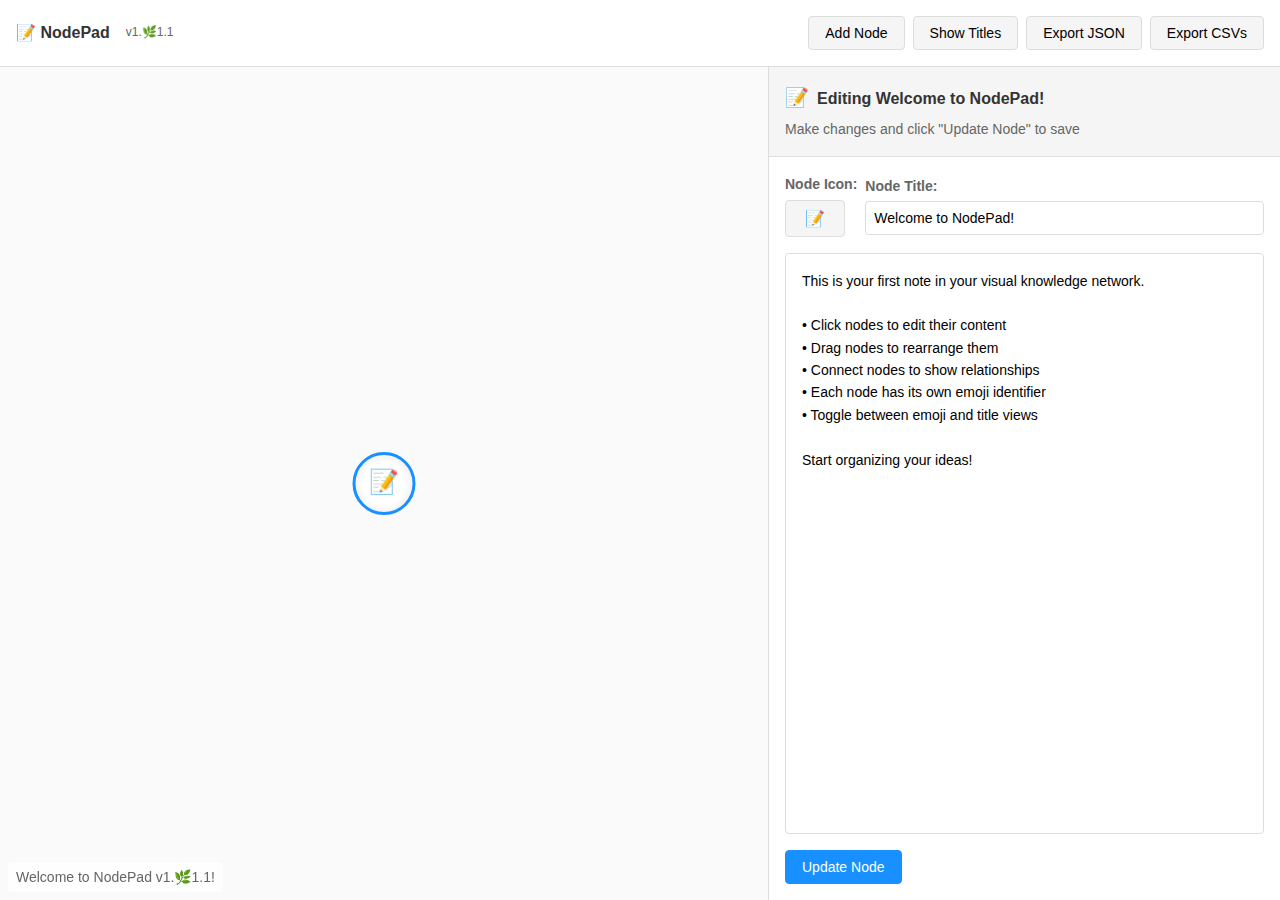
==== commit 36a2e173: "v1.🌿1.1" ====
--- a/toolshed/network-notepad/nodepad.html
+++ b/toolshed/network-notepad/nodepad.html
@@ -3,9 +3,9 @@
 <head>
     <meta charset="UTF-8">
     <meta name="viewport" content="width=device-width, initial-scale=1.0">
-    <title>NodePad v1.🪴1.0</title>
+    <title>NodePad v1.🌿1.1</title>
     <!-- 
-        NodePad v1.🪴1.0: Visual Knowledge Network
+        NodePad v1.🌿1.1: Visual Knowledge Network
         
         Version History:
         v0.0.1 - Initial implementation with popup editor and basic node display
@@ -18,12 +18,13 @@
         v0.1.0 - First minor version with stable core features and cleaned documentation
         v1.0.0 - Complete constructivist rewrite with knot-compacted architecture
         v1.🪴1.0 - Simplified circular nodes with emoji identifiers and hover information
+        v1.🌿1.1 - Enhanced node display with emoji/title toggle and fixed emoji picker width
         
         DocTrellis Feature Status:
-        🪴 Core Architecture - Potted Plant - Constructivist template system with metadata-driven design
-        🪴 Node Management - Potted Plant - Create, select, edit, and drag nodes
+        🌿 Core Architecture - Herb - Constructivist template system with metadata-driven design
+        🌿 Node Management - Herb - Create, select, edit, and drag nodes
         🪴 Edge Connections - Potted Plant - Connections between nodes
-        🪴 Network View - Potted Plant - Canvas-based visualization with emoji identifiers
+        🌿 Network View - Herb - Canvas-based visualization with toggle for emoji/title display
         🌱 Export/Import - Seedling - JSON and CSV export functionality
         
         Leaf Pile (Pruned Ideas):
@@ -76,6 +77,10 @@
             /* Node dimensions */
             --node-size: 60px;
             --node-emoji-size: 24px;
+            
+            /* Animation */
+            --animation-duration: 300ms;
+            --animation-easing: cubic-bezier(0.4, 0, 0.2, 1);
         }
         
         /* Reset and Base Styles */
@@ -167,6 +172,7 @@
             cursor: pointer;
             font-size: var(--font-size-base);
             transition: background-color var(--transition-fast);
+            white-space: nowrap;
         }
         
         button:hover {
@@ -342,7 +348,7 @@
             box-shadow: var(--shadow);
             padding: var(--space-md);
             z-index: 100;
-            max-width: 300px;
+            /* Dynamic width will be calculated in JS */
             display: none;
         }
         
@@ -371,13 +377,25 @@
         .emoji-item:hover {
             background-color: var(--color-surface-alt);
         }
+        
+        /* Display mode toggle - new style */
+        .display-mode-indicator {
+            display: inline-flex;
+            align-items: center;
+            gap: var(--space-xs);
+            margin-left: var(--space-sm);
+            font-size: var(--font-size-sm);
+            color: var(--color-text-muted);
+            transition: opacity var(--transition-fast);
+        }
     </style>
 </head>
 <body>
     <div class="header">
-        <h1 class="title">📝 NodePad <span class="version">v1.🪴1.0</span></h1>
+        <h1 class="title">📝 NodePad <span class="version">v1.🌿1.1</span></h1>
         <div class="controls">
             <button id="add-node-btn">Add Node</button>
+            <button id="toggle-display-btn">Show Titles</button>
             <button id="export-json-btn">Export JSON</button>
             <button id="export-csv-btn">Export CSVs</button>
         </div>
@@ -431,13 +449,13 @@
 
     <script>
         /**
-         * NodePad v1.🪴1.0: Visual Knowledge Network
+         * NodePad v1.🌿1.1: Visual Knowledge Network
          * 
          * A nonlinear note-taking application that represents ideas as 
          * interconnected nodes in a visual network, making it easier to
          * organize complex thoughts and relationships.
          * 
-         * @version 1.🪴1.0
+         * @version 1.🌿1.1
          */
         
         document.addEventListener('DOMContentLoaded', function() {
@@ -451,12 +469,12 @@
              * Centralized configuration that serves as a single source of truth
              * for all application parameters.
              * 
-             * @version 1.🪴1.0 - Refactored for emoji node identifiers
+             * @version 1.🌿1.1 - Enhanced with display mode configuration
              */
             const META = {
                 /** Application version information */
                 version: {
-                    number: '1.🪴1.0',
+                    number: '1.🌿1.1',
                     name: 'Visual Knowledge Network',
                     date: '2025-03-31'
                 },
@@ -484,7 +502,22 @@
                         outlineWidth: 3,
                         outlineColor: '#1890ff'
                     },
-                    dragThreshold: 5  // Pixels of movement needed to start dragging
+                    dragThreshold: 5,  // Pixels of movement needed to start dragging
+                    
+                    // New display mode configuration
+                    display: {
+                        modes: ['emoji', 'title'],
+                        default: 'emoji',
+                        transition: {
+                            duration: 300, // ms
+                            easing: 'cubic-bezier(0.4, 0, 0.2, 1)'
+                        },
+                        title: {
+                            fontSize: 0.3, // proportion of node size
+                            minWidth: 1.0, // proportion of node size
+                            padding: 0.25 // proportion of node size
+                        }
+                    }
                 },
                 
                 /** Edge configuration */
@@ -524,7 +557,16 @@
                         '📊', '📈', '📉', '📌', '🔖', '📚', '🗂️', '📋',
                         '✅', '❌', '⚠️', '❓', '❗', '💬', '🗨️', '🔄',
                         '🧩', '⚙️', '🔧', '🔨', '⏱️', '📅', '🧠', '❤️'
-                    ]
+                    ],
+                    columns: 8, // Number of columns in the grid
+                    itemSize: 30, // Size of each emoji item in pixels
+                    padding: 16 // Padding inside the container in pixels
+                },
+                
+                /** Animation configuration */
+                animation: {
+                    duration: 300, // ms
+                    easing: 'cubic-bezier(0.4, 0, 0.2, 1)'
                 },
                 
                 /** Templates for static text */
@@ -532,14 +574,19 @@
                     welcome: {
                         emoji: '📝',
                         name: 'Welcome to NodePad!',
-                        content: 'This is your first note in your visual knowledge network.\n\n• Click nodes to edit their content\n• Drag nodes to rearrange them\n• Connect nodes to show relationships\n• Each node has its own emoji identifier\n\nStart organizing your ideas!'
+                        content: 'This is your first note in your visual knowledge network.\n\n• Click nodes to edit their content\n• Drag nodes to rearrange them\n• Connect nodes to show relationships\n• Each node has its own emoji identifier\n• Toggle between emoji and title views\n\nStart organizing your ideas!'
                     },
                     status: {
                         ready: 'Ready',
                         selected: nodeName => `Selected: ${nodeName}`,
                         created: nodeName => `Created: ${nodeName}`,
                         updated: nodeName => `Updated: ${nodeName}`,
-                        exported: format => `Exported ${format} file`
+                        exported: format => `Exported ${format} file`,
+                        displayChanged: mode => `Display mode: ${mode}`
+                    },
+                    displayToggle: {
+                        emoji: 'Show Titles',
+                        title: 'Show Emojis'
                     }
                 }
             };
@@ -554,7 +601,7 @@
              * Provides consistent patterns for creating application objects
              * like nodes and edges.
              * 
-             * @version 1.🪴1.0 - Updated for circular emoji nodes
+             * @version 1.🌿1.1 - Maintained from previous version
              */
             const Templates = {
                 /**
@@ -600,7 +647,7 @@
              * 
              * Centralizes all application data and state management functions.
              * 
-             * @version 1.🪴1.0 - Updated for simplified node structure
+             * @version 1.🌿1.1 - Enhanced with display mode state and animation
              */
             const State = {
                 /** Graph data containing nodes and edges */
@@ -618,7 +665,15 @@
                     dragStartY: 0,
                     dragOffsetX: 0,
                     dragOffsetY: 0,
-                    hoveredNode: null
+                    hoveredNode: null,
+                    displayMode: META.node.display.default,
+                    
+                    // Animation state
+                    isTransitioning: false,
+                    transitionStartTime: 0,
+                    transitionDuration: META.animation.duration,
+                    transitionFromMode: null,
+                    animationId: null
                 },
                 
                 /** Global counters */
@@ -637,7 +692,7 @@
                     Renderer.draw();
                     
                     if (node) {
-                        UI.updateStatus(META.templates.status.selected(node.name));
+                        UI.updateStatus(META.templates.status.selected(node.name || 'Untitled Node'));
                     } else {
                         UI.updateStatus(META.templates.status.ready);
                     }
@@ -677,14 +732,86 @@
                     for (let i = this.graph.nodes.length - 1; i >= 0; i--) {
                         const node = this.graph.nodes[i];
                         
-                        // Distance from point to node center
-                        const dx = x - (node.x + node.size / 2);
-                        const dy = y - (node.y + node.size / 2);
-                        const distance = Math.sqrt(dx * dx + dy * dy);
-                        
-                        // If distance is less than radius, point is inside circle
-                        if (distance <= node.size / 2) {
-                            return node;
+                        // Get node center
+                        const centerX = node.x + node.size / 2;
+                        const centerY = node.y + node.size / 2;
+                        
+                        if (this.ui.displayMode === 'emoji') {
+                            // For emoji mode, check if point is inside circle
+                            const dx = x - centerX;
+                            const dy = y - centerY;
+                            const distance = Math.sqrt(dx * dx + dy * dy);
+                            
+                            if (distance <= node.size / 2) {
+                                return node;
+                            }
+                        } else {
+                            // For title mode, measure text and check if in rounded rectangle
+                            const canvas = DOM.canvas;
+                            const ctx = DOM.ctx;
+                            
+                            // Set font for text measurement
+                            const fontSize = node.size * META.node.display.title.fontSize;
+                            ctx.font = `${fontSize}px ${window.getComputedStyle(document.body).fontFamily}`;
+                            
+                            // Measure the text
+                            const textMetrics = ctx.measureText(node.name || 'Untitled');
+                            const textWidth = textMetrics.width;
+                            
+                            // Calculate dimensions
+                            const minWidth = node.size;
+                            const padding = node.size * META.node.display.title.padding;
+                            const width = Math.max(minWidth, textWidth + padding * 2);
+                            const height = node.size;
+                            
+                            // Calculate bounding box
+                            const left = centerX - width / 2;
+                            const right = centerX + width / 2;
+                            const top = centerY - height / 2;
+                            const bottom = centerY + height / 2;
+                            
+                            // Simple rectangle collision check
+                            // For rounded corners, we should also check the corner radii
+                            if (x >= left && x <= right && y >= top && y <= bottom) {
+                                // Additional check for rounded corners
+                                const radius = height / 2;
+                                
+                                // If in corner regions, check distance to corner center
+                                if (x < left + radius && y < top + radius) { 
+                                    // Top-left corner
+                                    const cornerX = left + radius;
+                                    const cornerY = top + radius;
+                                    const dx = x - cornerX;
+                                    const dy = y - cornerY;
+                                    if (Math.sqrt(dx * dx + dy * dy) > radius) return null;
+                                }
+                                else if (x > right - radius && y < top + radius) { 
+                                    // Top-right corner
+                                    const cornerX = right - radius;
+                                    const cornerY = top + radius;
+                                    const dx = x - cornerX;
+                                    const dy = y - cornerY;
+                                    if (Math.sqrt(dx * dx + dy * dy) > radius) return null;
+                                }
+                                else if (x < left + radius && y > bottom - radius) { 
+                                    // Bottom-left corner
+                                    const cornerX = left + radius;
+                                    const cornerY = bottom - radius;
+                                    const dx = x - cornerX;
+                                    const dy = y - cornerY;
+                                    if (Math.sqrt(dx * dx + dy * dy) > radius) return null;
+                                }
+                                else if (x > right - radius && y > bottom - radius) { 
+                                    // Bottom-right corner
+                                    const cornerX = right - radius;
+                                    const cornerY = bottom - radius;
+                                    const dx = x - cornerX;
+                                    const dy = y - cornerY;
+                                    if (Math.sqrt(dx * dx + dy * dy) > radius) return null;
+                                }
+                                
+                                return node;
+                            }
                         }
                     }
                     return null;
@@ -702,7 +829,73 @@
                     // Apply changes
                     Object.assign(node, changes);
                     Renderer.draw();
-                    UI.updateStatus(META.templates.status.updated(node.name));
+                    UI.updateStatus(META.templates.status.updated(node.name || 'Untitled Node'));
+                },
+                
+                /**
+                 * Toggles the node display mode
+                 */
+                toggleDisplayMode: function() {
+                    // Store current mode for transition
+                    this.ui.transitionFromMode = this.ui.displayMode;
+                    
+                    // Toggle the mode
+                    this.ui.displayMode = (this.ui.displayMode === 'emoji') ? 'title' : 'emoji';
+                    
+                    // Set up animation state
+                    this.ui.isTransitioning = true;
+                    this.ui.transitionStartTime = performance.now();
+                    
+                    // Start animation if not already running
+                    if (!this.ui.animationId) {
+                        this.ui.animationId = requestAnimationFrame(() => this.animateTransition());
+                    }
+                    
+                    // Update button text
+                    const button = DOM.elements['toggle-display-btn'];
+                    if (button) {
+                        button.textContent = (this.ui.displayMode === 'emoji') ? 
+                            META.templates.displayToggle.emoji : 
+                            META.templates.displayToggle.title;
+                    }
+                    
+                    UI.updateStatus(META.templates.status.displayChanged(this.ui.displayMode));
+                },
+                
+                /**
+                 * Animate transition between display modes
+                 */
+                animateTransition: function() {
+                    const now = performance.now();
+                    const elapsed = now - this.ui.transitionStartTime;
+                    const progress = Math.min(elapsed / this.ui.transitionDuration, 1);
+                    
+                    // Use easing function for smoother animation
+                    const easedProgress = this.easeInOutCubic(progress);
+                    
+                    // Draw current frame with transition progress
+                    Renderer.draw(easedProgress);
+                    
+                    if (progress < 1) {
+                        // Continue animation
+                        this.ui.animationId = requestAnimationFrame(() => this.animateTransition());
+                    } else {
+                        // End transition
+                        this.ui.isTransitioning = false;
+                        this.ui.animationId = null;
+                        Renderer.draw(); // Final frame
+                    }
+                },
+                
+                /**
+                 * Easing function for smooth transitions
+                 * @param {number} t - Progress from 0 to 1
+                 * @returns {number} Eased value
+                 */
+                easeInOutCubic: function(t) {
+                    return t < 0.5
+                        ? 4 * t * t * t
+                        : 1 - Math.pow(-2 * t + 2, 3) / 2;
                 },
                 
                 /**
@@ -727,7 +920,7 @@
              * 
              * Provides a single interface to all DOM elements used by the application.
              * 
-             * @version 1.🪴1.0 - Added tooltip and emoji picker elements
+             * @version 1.🌿1.1 - Added toggle display button
              */
             const DOM = {
                 /** Element references */
@@ -747,7 +940,7 @@
                         'network-canvas', 'add-node-btn', 'export-json-btn', 'export-csv-btn',
                         'node-name', 'node-content', 'update-node-btn', 'editor-title',
                         'editor-subtitle', 'editor-placeholder', 'status', 'node-tooltip',
-                        'node-emoji-select', 'emoji-picker', 'emoji-grid'
+                        'node-emoji-select', 'emoji-picker', 'emoji-grid', 'toggle-display-btn'
                     ];
                     
                     // Populate elements object
@@ -780,7 +973,8 @@
                  */
                 initEmojiPicker: function() {
                     const grid = this.elements['emoji-grid'];
-                    if (!grid) return;
+                    const picker = this.elements['emoji-picker'];
+                    if (!grid || !picker) return;
                     
                     // Clear existing items
                     grid.innerHTML = '';
@@ -797,37 +991,72 @@
                                 this.elements['node-emoji-select'].textContent = emoji;
                                 
                                 // Hide the picker
-                                this.elements['emoji-picker'].classList.remove('active');
+                                picker.classList.remove('active');
                             }
                         });
                         
                         grid.appendChild(item);
                     });
                     
+                    // Calculate and set picker width dynamically
+                    const columns = META.emojiPicker.columns;
+                    const itemSize = META.emojiPicker.itemSize;
+                    const gapSize = parseInt(getComputedStyle(document.documentElement).getPropertyValue('--space-sm'));
+                    const paddingSize = META.emojiPicker.padding * 2;
+                    
+                    // Width = (columns * itemSize) + (gaps between items) + (padding on both sides)
+                    const totalWidth = (columns * itemSize) + ((columns - 1) * gapSize) + paddingSize;
+                    picker.style.width = `${totalWidth}px`;
+                    
                     // Set up emoji select button
                     const emojiSelect = this.elements['node-emoji-select'];
-                    const emojiPicker = this.elements['emoji-picker'];
-                    
-                    if (emojiSelect && emojiPicker) {
+                    
+                    if (emojiSelect && picker) {
                         emojiSelect.addEventListener('click', (e) => {
                             e.stopPropagation();
                             
                             // Position the picker near the button
                             const rect = emojiSelect.getBoundingClientRect();
-                            emojiPicker.style.top = `${rect.bottom + 5}px`;
-                            emojiPicker.style.left = `${rect.left}px`;
+                            picker.style.top = `${rect.bottom + 5}px`;
+                            picker.style.left = `${rect.left}px`;
                             
                             // Toggle visibility
-                            emojiPicker.classList.toggle('active');
+                            picker.classList.toggle('active');
                         });
                         
                         // Close picker when clicking outside
                         document.addEventListener('click', (e) => {
-                            if (!emojiPicker.contains(e.target) && e.target !== emojiSelect) {
-                                emojiPicker.classList.remove('active');
+                            if (!picker.contains(e.target) && e.target !== emojiSelect) {
+                                picker.classList.remove('active');
                             }
                         });
                     }
+                },
+                
+                /**
+                 * Check if an emoji is supported in the current browser
+                 * @param {string} emoji - Emoji character to check
+                 * @returns {boolean} True if emoji is likely supported
+                 */
+                isEmojiSupported: function(emoji) {
+                    const canvas = document.createElement('canvas');
+                    const ctx = canvas.getContext('2d');
+                    
+                    // Use a large enough font size
+                    ctx.font = '20px sans-serif';
+                    
+                    // Try to draw the emoji
+                    ctx.fillText(emoji, 0, 0);
+                    
+                    // Check if pixel data is not empty
+                    const data = ctx.getImageData(0, 0, canvas.width, canvas.height).data;
+                    
+                    // Check if any pixel has alpha > 0
+                    for (let i = 3; i < data.length; i += 4) {
+                        if (data[i] > 0) return true;
+                    }
+                    
+                    return false;
                 }
             };
             
@@ -840,7 +1069,7 @@
              * 
              * Handles all updates to the user interface based on application state.
              * 
-             * @version 1.🪴1.0 - Updated for emoji node identifiers
+             * @version 1.🌿1.1 - Updated for display mode toggle
              */
             const UI = {
                 /**
@@ -902,8 +1131,14 @@
                     const tooltip = DOM.elements['node-tooltip'];
                     if (!tooltip) return;
                     
+                    // Set tooltip content based on display mode
+                    // In emoji mode, show name; in title mode, show emoji
+                    const content = State.ui.displayMode === 'emoji' ?
+                        (node.name || 'Untitled Node') :
+                        `${node.emoji} ${node.name || 'Untitled Node'}`;
+                    
                     // Set tooltip content and position
-                    tooltip.textContent = node.name || 'Untitled Node';
+                    tooltip.textContent = content;
                     tooltip.style.left = `${x}px`;
                     tooltip.style.top = `${y - 30}px`;
                     tooltip.style.opacity = '1';
@@ -957,14 +1192,14 @@
              * Handles all drawing operations on the canvas, visualizing
              * the nodes and edges in the network.
              * 
-             * @version 1.🪴1.0 - Completely rewritten for circular emoji nodes
+             * @version 1.🌿1.1 - Enhanced for display mode toggle and animations
              */
             const Renderer = {
                 /**
                  * Draws the complete graph
-                 * Renders all nodes and edges on the canvas
-                 */
-                draw: function() {
+                 * @param {number} [transitionProgress=null] - Optional transition progress (0-1)
+                 */
+                draw: function(transitionProgress = null) {
                     const ctx = DOM.ctx;
                     const canvas = DOM.canvas;
                     
@@ -975,7 +1210,7 @@
                     this.drawEdges();
                     
                     // Draw all nodes
-                    this.drawNodes();
+                    this.drawNodes(transitionProgress);
                 },
                 
                 /**
@@ -1013,26 +1248,54 @@
                 
                 /**
                  * Draws all nodes in the graph
-                 */
-                drawNodes: function() {
+                 * @param {number} [transitionProgress=null] - Optional transition progress (0-1)
+                 */
+                drawNodes: function(transitionProgress = null) {
                     const nodes = State.graph.nodes;
                     
                     nodes.forEach(node => {
-                        this.drawNode(node);
+                        this.drawNode(node, transitionProgress);
                     });
                 },
                 
                 /**
                  * Draws a single node
                  * @param {Object} node - Node to draw
-                 */
-                drawNode: function(node) {
+                 * @param {number} [transitionProgress=null] - Optional transition progress (0-1)
+                 */
+                drawNode: function(node, transitionProgress = null) {
                     const ctx = DOM.ctx;
                     const isSelected = node === State.ui.selectedNode;
+                    const displayMode = State.ui.displayMode;
                     
                     // Calculate center position
                     const centerX = node.x + node.size / 2;
                     const centerY = node.y + node.size / 2;
+                    
+                    // Check if we're in transition
+                    const isTransitioning = State.ui.isTransitioning && transitionProgress !== null;
+                    
+                    if (isTransitioning) {
+                        // Draw transition between display modes
+                        this.drawNodeTransition(node, transitionProgress);
+                    } else if (displayMode === 'emoji') {
+                        // Draw regular emoji mode node
+                        this.drawEmojiNode(node, centerX, centerY, isSelected);
+                    } else {
+                        // Draw title mode node
+                        this.drawTitleNode(node, centerX, centerY, isSelected);
+                    }
+                },
+                
+                /**
+                 * Draws node in emoji display mode
+                 * @param {Object} node - Node to draw
+                 * @param {number} centerX - Center X position
+                 * @param {number} centerY - Center Y position
+                 * @param {boolean} isSelected - Whether node is selected
+                 */
+                drawEmojiNode: function(node, centerX, centerY, isSelected) {
+                    const ctx = DOM.ctx;
                     const radius = node.size / 2;
                     
                     // Draw node background circle
@@ -1065,7 +1328,269 @@
                     ctx.font = `${node.size * 0.4}px Arial`;
                     ctx.textAlign = 'center';
                     ctx.textBaseline = 'middle';
+                    ctx.fillStyle = '#333';
                     ctx.fillText(node.emoji, centerX, centerY);
+                },
+                
+                /**
+                 * Draws node in title display mode
+                 * @param {Object} node - Node to draw
+                 * @param {number} centerX - Center X position
+                 * @param {number} centerY - Center Y position
+                 * @param {boolean} isSelected - Whether node is selected
+                 */
+                drawTitleNode: function(node, centerX, centerY, isSelected) {
+                    const ctx = DOM.ctx;
+                    
+                    // Calculate dimensions
+                    const height = node.size;
+                    const radius = height / 2;
+                    
+                    // Measure text
+                    const fontSize = node.size * META.node.display.title.fontSize;
+                    ctx.font = `${fontSize}px Arial`;
+                    const title = node.name || 'Untitled';
+                    const textMetrics = ctx.measureText(title);
+                    const textWidth = textMetrics.width;
+                    
+                    // Calculate width (minimum is the node size)
+                    const padding = node.size * META.node.display.title.padding;
+                    const minWidth = node.size * META.node.display.title.minWidth;
+                    const width = Math.max(minWidth, textWidth + padding * 2);
+                    
+                    // Calculate top-left corner position
+                    const x = centerX - width / 2;
+                    const y = centerY - height / 2;
+                    
+                    // Draw rounded rectangle
+                    ctx.beginPath();
+                    // Start at top left, after the corner
+                    ctx.moveTo(x + radius, y);
+                    // Top edge
+                    ctx.lineTo(x + width - radius, y);
+                    // Top right corner
+                    ctx.arcTo(x + width, y, x + width, y + radius, radius);
+                    // Right edge
+                    ctx.lineTo(x + width, y + height - radius);
+                    // Bottom right corner
+                    ctx.arcTo(x + width, y + height, x + width - radius, y + height, radius);
+                    // Bottom edge
+                    ctx.lineTo(x + radius, y + height);
+                    // Bottom left corner
+                    ctx.arcTo(x, y + height, x, y + height - radius, radius);
+                    // Left edge
+                    ctx.lineTo(x, y + radius);
+                    // Top left corner
+                    ctx.arcTo(x, y, x + radius, y, radius);
+                    ctx.closePath();
+                    
+                    // Fill with gradient
+                    const gradient = ctx.createLinearGradient(x, y, x, y + height);
+                    gradient.addColorStop(0, '#ffffff');
+                    gradient.addColorStop(1, '#f0f0f0');
+                    
+                    ctx.fillStyle = gradient;
+                    ctx.fill();
+                    
+                    // Draw outline
+                    if (isSelected) {
+                        ctx.strokeStyle = META.node.selected.outlineColor;
+                        ctx.lineWidth = META.node.selected.outlineWidth;
+                    } else {
+                        ctx.strokeStyle = '#d9d9d9';
+                        ctx.lineWidth = 1;
+                    }
+                    ctx.stroke();
+                    
+                    // Draw title text
+                    ctx.fillStyle = '#333';
+                    ctx.textAlign = 'center';
+                    ctx.textBaseline = 'middle';
+                    ctx.fillText(title, centerX, centerY);
+                    
+                    // Draw small emoji indicator in top left
+                    const emojiSize = node.size * 0.2;
+                    ctx.font = `${emojiSize}px Arial`;
+                    ctx.fillText(node.emoji, x + emojiSize, y + emojiSize);
+                },
+                
+                /**
+                 * Draws node transitioning between display modes
+                 * @param {Object} node - Node to draw
+                 * @param {number} progress - Transition progress (0-1)
+                 */
+                drawNodeTransition: function(node, progress) {
+                    const ctx = DOM.ctx;
+                    const isSelected = node === State.ui.selectedNode;
+                    
+                    // Calculate center position
+                    const centerX = node.x + node.size / 2;
+                    const centerY = node.y + node.size / 2;
+                    
+                    // Determine which transition we're doing
+                    const fromMode = State.ui.transitionFromMode;
+                    const toMode = State.ui.displayMode;
+                    
+                    // Transition from emoji to title
+                    if (fromMode === 'emoji' && toMode === 'title') {
+                        // Calculate dimensions for start and end states
+                        const height = node.size;
+                        const radius = height / 2;
+                        
+                        // Measure text for final width
+                        const fontSize = node.size * META.node.display.title.fontSize;
+                        ctx.font = `${fontSize}px Arial`;
+                        const title = node.name || 'Untitled';
+                        const textMetrics = ctx.measureText(title);
+                        const textWidth = textMetrics.width;
+                        
+                        // Calculate start and end widths
+                        const padding = node.size * META.node.display.title.padding;
+                        const minWidth = node.size * META.node.display.title.minWidth;
+                        const startWidth = node.size;
+                        const endWidth = Math.max(minWidth, textWidth + padding * 2);
+                        
+                        // Interpolate current width based on progress
+                        const currentWidth = startWidth + (endWidth - startWidth) * progress;
+                        
+                        // Calculate top-left position
+                        const x = centerX - currentWidth / 2;
+                        const y = centerY - height / 2;
+                        
+                        // Draw rounded rectangle with current width
+                        ctx.beginPath();
+                        ctx.moveTo(x + radius, y);
+                        ctx.lineTo(x + currentWidth - radius, y);
+                        ctx.arcTo(x + currentWidth, y, x + currentWidth, y + radius, radius);
+                        ctx.lineTo(x + currentWidth, y + height - radius);
+                        ctx.arcTo(x + currentWidth, y + height, x + currentWidth - radius, y + height, radius);
+                        ctx.lineTo(x + radius, y + height);
+                        ctx.arcTo(x, y + height, x, y + height - radius, radius);
+                        ctx.lineTo(x, y + radius);
+                        ctx.arcTo(x, y, x + radius, y, radius);
+                        ctx.closePath();
+                        
+                        // Fill with gradient
+                        const gradient = ctx.createLinearGradient(x, y, x, y + height);
+                        gradient.addColorStop(0, '#ffffff');
+                        gradient.addColorStop(1, '#f0f0f0');
+                        
+                        ctx.fillStyle = gradient;
+                        ctx.fill();
+                        
+                        // Draw outline
+                        if (isSelected) {
+                            ctx.strokeStyle = META.node.selected.outlineColor;
+                            ctx.lineWidth = META.node.selected.outlineWidth;
+                        } else {
+                            ctx.strokeStyle = '#d9d9d9';
+                            ctx.lineWidth = 1;
+                        }
+                        ctx.stroke();
+                        
+                        // Cross-fade between emoji and title
+                        ctx.textAlign = 'center';
+                        ctx.textBaseline = 'middle';
+                        
+                        // Fade out emoji
+                        ctx.globalAlpha = 1 - progress;
+                        ctx.font = `${node.size * 0.4}px Arial`;
+                        ctx.fillStyle = '#333';
+                        ctx.fillText(node.emoji, centerX, centerY);
+                        
+                        // Fade in title
+                        ctx.globalAlpha = progress;
+                        ctx.font = `${fontSize}px Arial`;
+                        ctx.fillText(title, centerX, centerY);
+                        
+                        // Fade in emoji indicator
+                        const emojiSize = node.size * 0.2;
+                        ctx.font = `${emojiSize}px Arial`;
+                        ctx.fillText(node.emoji, x + emojiSize, y + emojiSize);
+                        
+                        // Reset alpha
+                        ctx.globalAlpha = 1;
+                    } 
+                    // Transition from title to emoji
+                    else if (fromMode === 'title' && toMode === 'emoji') {
+                        // Calculate dimensions for start and end states
+                        const height = node.size;
+                        const radius = height / 2;
+                        
+                        // Measure text for start width
+                        const fontSize = node.size * META.node.display.title.fontSize;
+                        ctx.font = `${fontSize}px Arial`;
+                        const title = node.name || 'Untitled';
+                        const textMetrics = ctx.measureText(title);
+                        const textWidth = textMetrics.width;
+                        
+                        // Calculate start and end widths
+                        const padding = node.size * META.node.display.title.padding;
+                        const minWidth = node.size * META.node.display.title.minWidth;
+                        const startWidth = Math.max(minWidth, textWidth + padding * 2);
+                        const endWidth = node.size;
+                        
+                        // Interpolate current width based on progress
+                        const currentWidth = startWidth + (endWidth - startWidth) * progress;
+                        
+                        // Calculate top-left position
+                        const x = centerX - currentWidth / 2;
+                        const y = centerY - height / 2;
+                        
+                        // Draw rounded rectangle
+                        ctx.beginPath();
+                        ctx.moveTo(x + radius, y);
+                        ctx.lineTo(x + currentWidth - radius, y);
+                        ctx.arcTo(x + currentWidth, y, x + currentWidth, y + radius, radius);
+                        ctx.lineTo(x + currentWidth, y + height - radius);
+                        ctx.arcTo(x + currentWidth, y + height, x + currentWidth - radius, y + height, radius);
+                        ctx.lineTo(x + radius, y + height);
+                        ctx.arcTo(x, y + height, x, y + height - radius, radius);
+                        ctx.lineTo(x, y + radius);
+                        ctx.arcTo(x, y, x + radius, y, radius);
+                        ctx.closePath();
+                        
+                        // Fill with gradient
+                        const gradient = ctx.createLinearGradient(x, y, x, y + height);
+                        gradient.addColorStop(0, '#ffffff');
+                        gradient.addColorStop(1, '#f0f0f0');
+                        
+                        ctx.fillStyle = gradient;
+                        ctx.fill();
+                        
+                        // Draw outline
+                        if (isSelected) {
+                            ctx.strokeStyle = META.node.selected.outlineColor;
+                            ctx.lineWidth = META.node.selected.outlineWidth;
+                        } else {
+                            ctx.strokeStyle = '#d9d9d9';
+                            ctx.lineWidth = 1;
+                        }
+                        ctx.stroke();
+                        
+                        // Cross-fade between title and emoji
+                        ctx.textAlign = 'center';
+                        ctx.textBaseline = 'middle';
+                        
+                        // Fade out title
+                        ctx.globalAlpha = 1 - progress;
+                        ctx.font = `${fontSize}px Arial`;
+                        ctx.fillStyle = '#333';
+                        ctx.fillText(title, centerX, centerY);
+                        
+                        // Fade out emoji indicator
+                        const emojiSize = node.size * 0.2;
+                        ctx.font = `${emojiSize}px Arial`;
+                        ctx.fillText(node.emoji, x + emojiSize, y + emojiSize);
+                        
+                        // Fade in emoji
+                        ctx.globalAlpha = progress;
+                        ctx.font = `${node.size * 0.4}px Arial`;
+                        ctx.fillText(node.emoji, centerX, centerY);
+                        
+                        // Reset alpha
+                        ctx.globalAlpha = 1;
+                    }
                 }
             };
             
@@ -1079,7 +1604,7 @@
              * Handles all user interactions with the application,
              * including mouse events, keyboard input, and button clicks.
              * 
-             * @version 1.🪴1.0 - Updated for circular node interactions
+             * @version 1.🌿1.1 - Added display mode toggle handler
              */
             const InputHandler = {
                 /**
@@ -1097,6 +1622,15 @@
                     DOM.elements['export-json-btn'].addEventListener('click', () => State.exportData('json'));
                     DOM.elements['export-csv-btn'].addEventListener('click', () => State.exportData('csv'));
                     DOM.elements['update-node-btn'].addEventListener('click', this.handleUpdateNode);
+                    DOM.elements['toggle-display-btn'].addEventListener('click', this.handleToggleDisplay);
+                    
+                    // Initialize toggle button text
+                    const toggleBtn = DOM.elements['toggle-display-btn'];
+                    if (toggleBtn) {
+                        toggleBtn.textContent = (State.ui.displayMode === 'emoji') ? 
+                            META.templates.displayToggle.emoji : 
+                            META.templates.displayToggle.title;
+                    }
                     
                     // Window resize event
                     window.addEventListener('resize', () => {
@@ -1243,7 +1777,7 @@
                     }
                     
                     Renderer.draw();
-                    UI.updateStatus(META.templates.status.created(State.ui.selectedNode.name));
+                    UI.updateStatus(META.templates.status.created(State.ui.selectedNode.name || 'Untitled Node'));
                 },
                 
                 /**
@@ -1267,6 +1801,17 @@
                     // Update editor title
                     const titleEl = DOM.elements['editor-title'];
                     titleEl.innerHTML = `<span class="node-emoji">${emojiEl.textContent}</span> Editing ${nameEl.value || 'Untitled Node'}`;
+                },
+                
+                /**
+                 * Handles toggling the display mode
+                 */
+                handleToggleDisplay: function() {
+                    // If transitioning, ignore clicks
+                    if (State.ui.isTransitioning) return;
+                    
+                    // Toggle display mode
+                    State.toggleDisplayMode();
                 }
             };
             
@@ -1279,7 +1824,7 @@
              * 
              * Handles exporting graph data to different formats.
              * 
-             * @version 1.🪴1.0 - Updated for new node structure
+             * @version 1.🌿1.1 - Maintained from previous version
              */
             const ExportManager = {
                 /**
@@ -1357,7 +1902,7 @@
              * 
              * Provides consistent debugging output and error handling.
              * 
-             * @version 1.🪴1.0 - Maintained from previous version
+             * @version 1.🌿1.1 - Maintained from previous version
              */
             const Debug = {
                 /**
@@ -1404,7 +1949,7 @@
              * 
              * Handles the initialization and startup of the application.
              * 
-             * @version 1.🪴1.0 - Maintained from previous version
+             * @version 1.🌿1.1 - Enhanced with feature detection
              */
             const App = {
                 /**
@@ -1422,6 +1967,9 @@
                         InputHandler.handleAddNode();
                     }
                     
+                    // Check for emoji support
+                    this.checkEmojiSupport();
+                    
                     // Render initial state
                     Renderer.draw();
                     
@@ -1429,6 +1977,30 @@
                     UI.updateStatus(`Welcome to NodePad v${META.version.number}!`);
                     
                     return this;
+                },
+                
+                /**
+                 * Check if emojis are supported in the current browser
+                 * Falls back to simple symbols if needed
+                 */
+                checkEmojiSupport: function() {
+                    // Test a few key emojis for support
+                    const testEmojis = ['🌱', '🌿', '🌳', '🍂', '📝'];
+                    let hasUnsupportedEmojis = false;
+                    
+                    // Simple feature detection for emoji support
+                    testEmojis.forEach(emoji => {
+                        if (!DOM.isEmojiSupported(emoji)) {
+                            hasUnsupportedEmojis = true;
+                            Debug.log(`Emoji not supported: ${emoji}`, 'warn');
+                        }
+                    });
+                    
+                    // If some emojis aren't supported, we could replace them with fallbacks
+                    if (hasUnsupportedEmojis) {
+                        // Just log a warning for now
+                        Debug.log('Some emojis are not supported in this browser - consider using fallbacks', 'warn');
+                    }
                 }
             };
             
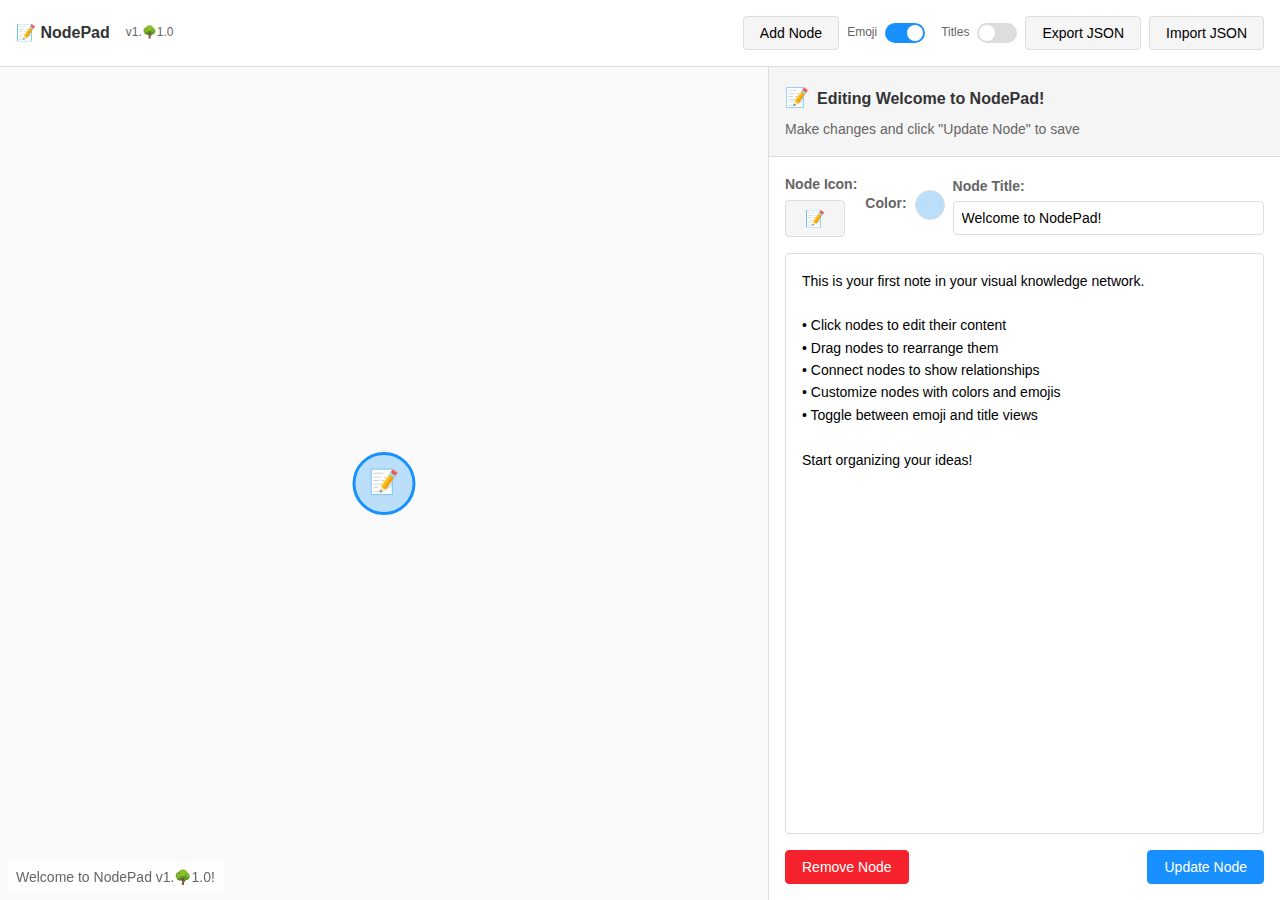
==== commit b6678f38: "mysterious commit before switching branches, hope i don't have to roll back too hard" ====
--- a/toolshed/network-notepad/nodepad.html
+++ b/toolshed/network-notepad/nodepad.html
@@ -3,9 +3,9 @@
 <head>
     <meta charset="UTF-8">
     <meta name="viewport" content="width=device-width, initial-scale=1.0">
-    <title>NodePad v1.🌿1.1</title>
+    <title>NodePad v1.🌳1.0</title>
     <!-- 
-        NodePad v1.🌿1.1: Visual Knowledge Network
+        NodePad v1.🌳1.0: Visual Knowledge Network
         
         Version History:
         v0.0.1 - Initial implementation with popup editor and basic node display
@@ -19,17 +19,23 @@
         v1.0.0 - Complete constructivist rewrite with knot-compacted architecture
         v1.🪴1.0 - Simplified circular nodes with emoji identifiers and hover information
         v1.🌿1.1 - Enhanced node display with emoji/title toggle and fixed emoji picker width
+        v1.🌳1.0 - Stable release with independent emoji/title controls, node coloring, smart positioning,
+                 node removal, and JSON import functionality
         
         DocTrellis Feature Status:
-        🌿 Core Architecture - Herb - Constructivist template system with metadata-driven design
-        🌿 Node Management - Herb - Create, select, edit, and drag nodes
-        🪴 Edge Connections - Potted Plant - Connections between nodes
-        🌿 Network View - Herb - Canvas-based visualization with toggle for emoji/title display
-        🌱 Export/Import - Seedling - JSON and CSV export functionality
-        
-        Leaf Pile (Pruned Ideas):
+        🌳 Core Architecture - Tree - Constructivist template system with metadata-driven design
+        🌳 Node Management - Tree - Create, select, edit, remove, and drag nodes
+        🌿 Edge Connections - Herb - Connections between nodes
+        🌳 Network View - Tree - Canvas-based visualization with independent emoji/title display options
+        🌿 Node Customization - Herb - Colors and emoji selection for visual organization
+        🌱 Import/Export - Seedling - JSON export and import functionality
+        
+        Leaf Pile (Pruned Features):
+        🍂 CSV Export - Removed to simplify data handling
         🍂 Source Explorer - Browser-based source code exploration using emoji markers
         🍂 Custom node styles - Multiple visual presentation options for node content
+        🍂 Static Tooltips - Replaced with more contextual information displays
+        🍂 Fixed Node Sizing - Replaced with dynamic sizing based on content and display mode
     -->
     <style>
         /* Base Variables - Single Source of Truth */
@@ -43,6 +49,7 @@
             --color-text-muted: #666666;
             --color-primary: #1890ff;
             --color-primary-dark: #096dd9;
+            --color-primary-light: #e6f7ff;
             --color-success: #52c41a;
             --color-warning: #faad14;
             --color-error: #f5222d;
@@ -162,6 +169,7 @@
         .controls {
             display: flex;
             gap: var(--space-sm);
+            flex-wrap: wrap;
         }
         
         button {
@@ -193,6 +201,16 @@
             background-color: var(--color-primary-dark);
         }
         
+        button.danger {
+            background-color: var(--color-error);
+            color: white;
+            border-color: var(--color-error);
+        }
+        
+        button.danger:hover {
+            background-color: #d9363e;
+        }
+        
         /* Editor Styles */
         .editor-header {
             padding: var(--space-md);
@@ -211,6 +229,10 @@
         
         .node-emoji {
             font-size: 1.2em;
+        }
+
+        .unused-class {
+            font-size: 1em;
         }
         
         .editor-subtitle {
@@ -252,7 +274,7 @@
             margin-bottom: var(--space-md);
         }
         
-        .emoji-label {
+        .emoji-label, .color-label {
             display: block;
             margin-bottom: var(--space-xs);
             font-weight: var(--font-weight-bold);
@@ -378,26 +400,249 @@
             background-color: var(--color-surface-alt);
         }
         
-        /* Display mode toggle - new style */
-        .display-mode-indicator {
-            display: inline-flex;
+        /* Color picker styles */
+        .color-picker {
+            position: absolute;
+            background-color: var(--color-surface);
+            border: 1px solid var(--color-border);
+            border-radius: var(--border-radius-md);
+            box-shadow: var(--shadow);
+            padding: var(--space-md);
+            z-index: 100;
+            display: none;
+            width: 280px;
+        }
+        
+        .color-picker.active {
+            display: block;
+        }
+        
+        .color-grid {
+            display: grid;
+            grid-template-columns: repeat(5, 1fr);
+            gap: var(--space-sm);
+            margin-top: var(--space-sm);
+            margin-bottom: var(--space-sm);
+        }
+        
+        .color-item {
+            width: 30px;
+            height: 30px;
+            border-radius: 50%;
+            cursor: pointer;
+            border: 1px solid var(--color-border);
+            transition: transform var(--transition-fast);
+        }
+        
+        .color-item:hover {
+            transform: scale(1.1);
+        }
+        
+        .color-item.active {
+            border: 2px solid var(--color-primary);
+        }
+        
+        .custom-color-container {
+            display: flex;
             align-items: center;
-            gap: var(--space-xs);
-            margin-left: var(--space-sm);
+            gap: var(--space-sm);
+            margin-top: var(--space-md);
+        }
+        
+        #custom-color {
+            padding: 0;
+            border: 1px solid var(--color-border);
+            border-radius: var(--border-radius-sm);
+            width: 30px;
+            height: 30px;
+            cursor: pointer;
+        }
+        
+        /* Display mode toggles */
+        .display-toggles {
+            display: flex;
+            gap: var(--space-md);
+            align-items: center;
+        }
+        
+        .toggle-container {
+            display: flex;
+            align-items: center;
+            gap: var(--space-sm);
+        }
+        
+        .toggle-switch {
+            position: relative;
+            display: inline-block;
+            width: 40px;
+            height: 20px;
+        }
+        
+        .toggle-switch input {
+            opacity: 0;
+            width: 0;
+            height: 0;
+        }
+        
+        .toggle-slider {
+            position: absolute;
+            cursor: pointer;
+            top: 0;
+            left: 0;
+            right: 0;
+            bottom: 0;
+            background-color: var(--color-border);
+            border-radius: 10px;
+            transition: var(--transition-fast);
+        }
+        
+        .toggle-slider:before {
+            position: absolute;
+            content: "";
+            height: 16px;
+            width: 16px;
+            left: 2px;
+            bottom: 2px;
+            background-color: white;
+            border-radius: 50%;
+            transition: var(--transition-fast);
+        }
+        
+        input:checked + .toggle-slider {
+            background-color: var(--color-primary);
+        }
+        
+        input:checked + .toggle-slider:before {
+            transform: translateX(20px);
+        }
+        
+        .toggle-label {
             font-size: var(--font-size-sm);
             color: var(--color-text-muted);
-            transition: opacity var(--transition-fast);
+        }
+        
+        /* Node color selector */
+        .color-select-container {
+            display: flex;
+            align-items: center;
+            gap: var(--space-sm);
+        }
+        
+        #node-color-select {
+            width: 30px;
+            height: 30px;
+            border-radius: 50%;
+            border: 1px solid var(--color-border);
+            cursor: pointer;
+        }
+        
+        /* File import styles */
+        .file-input {
+            display: none;
+        }
+        
+        /* Responsive styles */
+        @media (max-width: 768px) {
+            .main-container {
+                flex-direction: column;
+            }
+            
+            .editor-container {
+                width: 100%;
+                height: 40%;
+                border-left: none;
+                border-top: 1px solid var(--color-border);
+            }
+            
+            .controls {
+                flex-wrap: wrap;
+            }
+        }
+        
+        /* Node removal confirmation modal */
+        .modal-backdrop {
+            position: fixed;
+            top: 0;
+            left: 0;
+            right: 0;
+            bottom: 0;
+            background-color: rgba(0, 0, 0, 0.5);
+            display: flex;
+            justify-content: center;
+            align-items: center;
+            z-index: 1000;
+            opacity: 0;
+            visibility: hidden;
+            transition: opacity var(--transition-normal);
+        }
+        
+        .modal-backdrop.active {
+            opacity: 1;
+            visibility: visible;
+        }
+        
+        .modal {
+            background-color: var(--color-surface);
+            border-radius: var(--border-radius-md);
+            box-shadow: var(--shadow);
+            width: 400px;
+            max-width: 90%;
+            transform: translateY(-20px);
+            transition: transform var(--transition-normal);
+        }
+        
+        .modal-backdrop.active .modal {
+            transform: translateY(0);
+        }
+        
+        .modal-header {
+            padding: var(--space-md);
+            border-bottom: 1px solid var(--color-border);
+        }
+        
+        .modal-title {
+            margin: 0;
+            font-size: var(--font-size-lg);
+            color: var(--color-error);
+        }
+        
+        .modal-body {
+            padding: var(--space-md);
+        }
+        
+        .modal-footer {
+            padding: var(--space-md);
+            border-top: 1px solid var(--color-border);
+            display: flex;
+            justify-content: flex-end;
+            gap: var(--space-md);
         }
     </style>
 </head>
 <body>
     <div class="header">
-        <h1 class="title">📝 NodePad <span class="version">v1.🌿1.1</span></h1>
+        <h1 class="title">📝 NodePad <span class="version">v1.🌳1.0</span></h1>
         <div class="controls">
             <button id="add-node-btn">Add Node</button>
-            <button id="toggle-display-btn">Show Titles</button>
+            <div class="display-toggles">
+                <div class="toggle-container">
+                    <span class="toggle-label">Emoji</span>
+                    <label class="toggle-switch">
+                        <input type="checkbox" id="emoji-toggle" checked>
+                        <span class="toggle-slider"></span>
+                    </label>
+                </div>
+                <div class="toggle-container">
+                    <span class="toggle-label">Titles</span>
+                    <label class="toggle-switch">
+                        <input type="checkbox" id="title-toggle">
+                        <span class="toggle-slider"></span>
+                    </label>
+                </div>
+            </div>
             <button id="export-json-btn">Export JSON</button>
-            <button id="export-csv-btn">Export CSVs</button>
+            <button id="import-json-btn">Import JSON</button>
+            <input type="file" id="import-file" class="file-input" accept=".json">
         </div>
     </div>
     
@@ -426,6 +671,10 @@
                         <label class="emoji-label" for="node-emoji-select">Node Icon:</label>
                         <button id="node-emoji-select">🌱</button>
                     </div>
+                    <div class="color-select-container">
+                        <label class="color-label" for="node-color-select">Color:</label>
+                        <div id="node-color-select" style="background-color: #ffffff;"></div>
+                    </div>
                     <div style="flex: 1;">
                         <label class="name-label" for="node-name">Node Title:</label>
                         <input type="text" id="node-name" placeholder="Enter a title for this node">
@@ -435,6 +684,7 @@
                 <textarea id="node-content" placeholder="Enter your notes here..."></textarea>
                 
                 <div class="editor-actions">
+                    <button id="remove-node-btn" class="danger">Remove Node</button>
                     <button id="update-node-btn" class="primary">Update Node</button>
                 </div>
             </div>
@@ -446,16 +696,42 @@
         <h3>Select an Emoji</h3>
         <div class="emoji-grid" id="emoji-grid"></div>
     </div>
+    
+    <!-- Color Picker Dialog -->
+    <div class="color-picker" id="color-picker">
+        <h3>Select a Color</h3>
+        <div class="color-grid" id="color-grid"></div>
+        <div class="custom-color-container">
+            <label for="custom-color">Custom color:</label>
+            <input type="color" id="custom-color" value="#ffffff">
+        </div>
+    </div>
+    
+    <!-- Confirmation Modal for Node Removal -->
+    <div class="modal-backdrop" id="remove-confirmation-modal">
+        <div class="modal">
+            <div class="modal-header">
+                <h3 class="modal-title">Remove Node?</h3>
+            </div>
+            <div class="modal-body">
+                <p>Are you sure you want to remove this node and all its connections? This action cannot be undone.</p>
+            </div>
+            <div class="modal-footer">
+                <button id="cancel-remove-btn">Cancel</button>
+                <button id="confirm-remove-btn" class="danger">Remove</button>
+            </div>
+        </div>
+    </div>
 
     <script>
         /**
-         * NodePad v1.🌿1.1: Visual Knowledge Network
+         * NodePad v1.🌳1.0: Visual Knowledge Network
          * 
          * A nonlinear note-taking application that represents ideas as 
          * interconnected nodes in a visual network, making it easier to
          * organize complex thoughts and relationships.
          * 
-         * @version 1.🌿1.1
+         * @version 1.🌳1.0
          */
         
         document.addEventListener('DOMContentLoaded', function() {
@@ -469,12 +745,12 @@
              * Centralized configuration that serves as a single source of truth
              * for all application parameters.
              * 
-             * @version 1.🌿1.1 - Enhanced with display mode configuration
+             * @version 1.🌳1.0 - Enhanced with independent display controls and color options
              */
             const META = {
                 /** Application version information */
                 version: {
-                    number: '1.🌿1.1',
+                    number: '1.🌳1.0',
                     name: 'Visual Knowledge Network',
                     date: '2025-03-31'
                 },
@@ -496,7 +772,8 @@
                     defaults: {
                         size: 60,
                         emoji: '🌱',
-                        content: ''
+                        content: '',
+                        color: '#ffffff' // Default white background
                     },
                     selected: {
                         outlineWidth: 3,
@@ -504,10 +781,10 @@
                     },
                     dragThreshold: 5,  // Pixels of movement needed to start dragging
                     
-                    // New display mode configuration
+                    // Display configuration with independent controls
                     display: {
-                        modes: ['emoji', 'title'],
-                        default: 'emoji',
+                        emojiVisible: true,
+                        titleVisible: false,
                         transition: {
                             duration: 300, // ms
                             easing: 'cubic-bezier(0.4, 0, 0.2, 1)'
@@ -516,8 +793,33 @@
                             fontSize: 0.3, // proportion of node size
                             minWidth: 1.0, // proportion of node size
                             padding: 0.25 // proportion of node size
+                        },
+                        emoji: {
+                            size: 0.4 // proportion of node size
                         }
-                    }
+                    },
+                    
+                    // Positioning logic
+                    positioning: {
+                        // Horizontal spacing (for compact emoji view)
+                        horizontalOffset: 2, // multiplier of node size
+                        // Vertical spacing (for expanded title view)
+                        verticalOffset: 1.5, // multiplier of node size
+                    },
+                    
+                    // Color options
+                    colors: [
+                        '#ffffff', // White (default)
+                        '#f0f4c3', // Light yellow
+                        '#c8e6c9', // Light green
+                        '#bbdefb', // Light blue
+                        '#d1c4e9', // Light purple
+                        '#ffccbc', // Light orange
+                        '#ffcdd2', // Light red
+                        '#e1bee7', // Light pink
+                        '#b2dfdb', // Light teal
+                        '#f5f5f5'  // Light gray
+                    ]
                 },
                 
                 /** Edge configuration */
@@ -530,22 +832,13 @@
                     }
                 },
                 
-                /** Export configuration */
-                export: {
+                /** Export/Import configuration */
+                dataTransfer: {
                     formats: {
                         json: {
                             extension: 'json',
-                            contentType: 'application/json'
-                        },
-                        nodeCsv: {
-                            extension: 'csv',
-                            contentType: 'text/csv',
-                            filename: 'nodepad-nodes.csv'
-                        },
-                        edgeCsv: {
-                            extension: 'csv',
-                            contentType: 'text/csv',
-                            filename: 'nodepad-edges.csv'
+                            contentType: 'application/json',
+                            filename: 'nodepad-network.json'
                         }
                     }
                 },
@@ -574,19 +867,26 @@
                     welcome: {
                         emoji: '📝',
                         name: 'Welcome to NodePad!',
-                        content: 'This is your first note in your visual knowledge network.\n\n• Click nodes to edit their content\n• Drag nodes to rearrange them\n• Connect nodes to show relationships\n• Each node has its own emoji identifier\n• Toggle between emoji and title views\n\nStart organizing your ideas!'
+                        content: 'This is your first note in your visual knowledge network.\n\n• Click nodes to edit their content\n• Drag nodes to rearrange them\n• Connect nodes to show relationships\n• Customize nodes with colors and emojis\n• Toggle between emoji and title views\n\nStart organizing your ideas!',
+                        color: '#bbdefb' // Light blue for welcome node
                     },
                     status: {
                         ready: 'Ready',
                         selected: nodeName => `Selected: ${nodeName}`,
                         created: nodeName => `Created: ${nodeName}`,
                         updated: nodeName => `Updated: ${nodeName}`,
+                        removed: nodeName => `Removed: ${nodeName}`,
                         exported: format => `Exported ${format} file`,
-                        displayChanged: mode => `Display mode: ${mode}`
+                        imported: fileInfo => `Imported ${fileInfo}`,
+                        displayChanged: mode => `Display mode updated`
                     },
-                    displayToggle: {
-                        emoji: 'Show Titles',
-                        title: 'Show Emojis'
+                    modals: {
+                        removeNode: {
+                            title: 'Remove Node?',
+                            message: 'Are you sure you want to remove this node and all its connections? This action cannot be undone.',
+                            cancel: 'Cancel',
+                            confirm: 'Remove'
+                        }
                     }
                 }
             };
@@ -601,7 +901,7 @@
              * Provides consistent patterns for creating application objects
              * like nodes and edges.
              * 
-             * @version 1.🌿1.1 - Maintained from previous version
+             * @version 1.🌳1.0 - Enhanced with color support for nodes
              */
             const Templates = {
                 /**
@@ -617,6 +917,7 @@
                         emoji: props.emoji || META.node.defaults.emoji,
                         name: props.name || '',
                         content: props.content || META.node.defaults.content,
+                        color: props.color || META.node.defaults.color,
                         x: props.x || 0,
                         y: props.y || 0,
                         size: props.size || META.node.defaults.size
@@ -647,7 +948,7 @@
              * 
              * Centralizes all application data and state management functions.
              * 
-             * @version 1.🌿1.1 - Enhanced with display mode state and animation
+             * @version 1.🌳1.0 - Enhanced with independent display controls, node removal, and import/export
              */
             const State = {
                 /** Graph data containing nodes and edges */
@@ -666,14 +967,15 @@
                     dragOffsetX: 0,
                     dragOffsetY: 0,
                     hoveredNode: null,
-                    displayMode: META.node.display.default,
-                    
-                    // Animation state
-                    isTransitioning: false,
-                    transitionStartTime: 0,
-                    transitionDuration: META.animation.duration,
-                    transitionFromMode: null,
-                    animationId: null
+                    
+                    // New display state with independent controls
+                    display: {
+                        showEmoji: META.node.display.emojiVisible,
+                        showTitle: META.node.display.titleVisible,
+                        isTransitioning: false,
+                        transitionStartTime: 0,
+                        animationId: null
+                    }
                 },
                 
                 /** Global counters */
@@ -710,6 +1012,41 @@
                 },
                 
                 /**
+                 * Removes a node and all its connected edges
+                 * @param {string} nodeId - ID of node to remove
+                 * @returns {boolean} Success status
+                 */
+                removeNode: function(nodeId) {
+                    // Find the node
+                    const nodeIndex = this.graph.nodes.findIndex(n => n.id === nodeId);
+                    if (nodeIndex === -1) return false;
+                    
+                    // Get node name for status update
+                    const nodeName = this.graph.nodes[nodeIndex].name || 'Untitled Node';
+                    
+                    // Remove all connected edges
+                    this.graph.edges = this.graph.edges.filter(edge => 
+                        edge.sourceId !== nodeId && edge.targetId !== nodeId
+                    );
+                    
+                    // Remove the node
+                    this.graph.nodes.splice(nodeIndex, 1);
+                    
+                    // Update selection if removed node was selected
+                    if (this.ui.selectedNode && this.ui.selectedNode.id === nodeId) {
+                        this.selectNode(null);
+                    }
+                    
+                    // Update display
+                    Renderer.draw();
+                    
+                    // Update status
+                    UI.updateStatus(META.templates.status.removed(nodeName));
+                    
+                    return true;
+                },
+                
+                /**
                  * Connects two nodes with an edge
                  * @param {string} sourceId - ID of source node
                  * @param {string} targetId - ID of target node
@@ -732,89 +1069,163 @@
                     for (let i = this.graph.nodes.length - 1; i >= 0; i--) {
                         const node = this.graph.nodes[i];
                         
-                        // Get node center
-                        const centerX = node.x + node.size / 2;
-                        const centerY = node.y + node.size / 2;
-                        
-                        if (this.ui.displayMode === 'emoji') {
-                            // For emoji mode, check if point is inside circle
-                            const dx = x - centerX;
-                            const dy = y - centerY;
-                            const distance = Math.sqrt(dx * dx + dy * dy);
+                        // Calculate node dimensions based on display mode
+                        const dimensions = this.calculateNodeDimensions(node);
+                        
+                        // Simple rectangle collision check
+                        if (x >= dimensions.left && x <= dimensions.right && 
+                            y >= dimensions.top && y <= dimensions.bottom) {
+                            // Additional check for rounded corners
+                            const radius = dimensions.height / 2;
                             
-                            if (distance <= node.size / 2) {
-                                return node;
-                            }
-                        } else {
-                            // For title mode, measure text and check if in rounded rectangle
-                            const canvas = DOM.canvas;
-                            const ctx = DOM.ctx;
-                            
-                            // Set font for text measurement
-                            const fontSize = node.size * META.node.display.title.fontSize;
-                            ctx.font = `${fontSize}px ${window.getComputedStyle(document.body).fontFamily}`;
-                            
-                            // Measure the text
-                            const textMetrics = ctx.measureText(node.name || 'Untitled');
-                            const textWidth = textMetrics.width;
-                            
-                            // Calculate dimensions
-                            const minWidth = node.size;
-                            const padding = node.size * META.node.display.title.padding;
-                            const width = Math.max(minWidth, textWidth + padding * 2);
-                            const height = node.size;
-                            
-                            // Calculate bounding box
-                            const left = centerX - width / 2;
-                            const right = centerX + width / 2;
-                            const top = centerY - height / 2;
-                            const bottom = centerY + height / 2;
-                            
-                            // Simple rectangle collision check
-                            // For rounded corners, we should also check the corner radii
-                            if (x >= left && x <= right && y >= top && y <= bottom) {
-                                // Additional check for rounded corners
-                                const radius = height / 2;
-                                
-                                // If in corner regions, check distance to corner center
-                                if (x < left + radius && y < top + radius) { 
+                            // Check if in corner regions
+                            if (dimensions.isRounded) {
+                                // Check corners for rectangular nodes
+                                if (x < dimensions.left + radius && y < dimensions.top + radius) {
                                     // Top-left corner
-                                    const cornerX = left + radius;
-                                    const cornerY = top + radius;
+                                    const cornerX = dimensions.left + radius;
+                                    const cornerY = dimensions.top + radius;
                                     const dx = x - cornerX;
                                     const dy = y - cornerY;
-                                    if (Math.sqrt(dx * dx + dy * dy) > radius) return null;
+                                    if (Math.sqrt(dx * dx + dy * dy) > radius) continue;
                                 }
-                                else if (x > right - radius && y < top + radius) { 
+                                else if (x > dimensions.right - radius && y < dimensions.top + radius) {
                                     // Top-right corner
-                                    const cornerX = right - radius;
-                                    const cornerY = top + radius;
+                                    const cornerX = dimensions.right - radius;
+                                    const cornerY = dimensions.top + radius;
                                     const dx = x - cornerX;
                                     const dy = y - cornerY;
-                                    if (Math.sqrt(dx * dx + dy * dy) > radius) return null;
+                                    if (Math.sqrt(dx * dx + dy * dy) > radius) continue;
                                 }
-                                else if (x < left + radius && y > bottom - radius) { 
+                                else if (x < dimensions.left + radius && y > dimensions.bottom - radius) {
                                     // Bottom-left corner
-                                    const cornerX = left + radius;
-                                    const cornerY = bottom - radius;
+                                    const cornerX = dimensions.left + radius;
+                                    const cornerY = dimensions.bottom - radius;
                                     const dx = x - cornerX;
                                     const dy = y - cornerY;
-                                    if (Math.sqrt(dx * dx + dy * dy) > radius) return null;
+                                    if (Math.sqrt(dx * dx + dy * dy) > radius) continue;
                                 }
-                                else if (x > right - radius && y > bottom - radius) { 
+                                else if (x > dimensions.right - radius && y > dimensions.bottom - radius) {
                                     // Bottom-right corner
-                                    const cornerX = right - radius;
-                                    const cornerY = bottom - radius;
+                                    const cornerX = dimensions.right - radius;
+                                    const cornerY = dimensions.bottom - radius;
                                     const dx = x - cornerX;
                                     const dy = y - cornerY;
-                                    if (Math.sqrt(dx * dx + dy * dy) > radius) return null;
+                                    if (Math.sqrt(dx * dx + dy * dy) > radius) continue;
                                 }
-                                
-                                return node;
+                            } else if (dimensions.isCircular) {
+                                // Calculate distance from center for circular nodes
+                                const centerX = (dimensions.left + dimensions.right) / 2;
+                                const centerY = (dimensions.top + dimensions.bottom) / 2;
+                                const dx = x - centerX;
+                                const dy = y - centerY;
+                                const distance = Math.sqrt(dx * dx + dy * dy);
+                                if (distance > radius) continue;
                             }
+                            
+                            return node;
                         }
                     }
                     return null;
+                },
+                
+                /**
+                 * Calculate node dimensions based on display mode
+                 * @param {Object} node - Node to calculate dimensions for
+                 * @returns {Object} Node dimension information including bounds and shape
+                 */
+                calculateNodeDimensions: function(node) {
+                    const centerX = node.x + node.size / 2;
+                    const centerY = node.y + node.size / 2;
+                    
+                    // Calculate based on current display mode
+                    const showEmoji = this.ui.display.showEmoji;
+                    const showTitle = this.ui.display.showTitle;
+                    
+                    // Both emoji and title
+                    if (showEmoji && showTitle) {
+                        // Measure text
+                        const canvas = DOM.canvas;
+                        const ctx = DOM.ctx;
+                        const fontSize = node.size * META.node.display.title.fontSize;
+                        ctx.font = `${fontSize}px ${window.getComputedStyle(document.body).fontFamily}`;
+                        const textWidth = ctx.measureText(node.name || 'Untitled').width;
+                        
+                        // Calculate dimensions
+                        const padding = node.size * META.node.display.title.padding;
+                        const minWidth = node.size;
+                        const width = Math.max(minWidth, textWidth + padding * 2);
+                        const height = node.size;
+                        
+                        // Calculate bounds
+                        return {
+                            left: centerX - width / 2,
+                            right: centerX + width / 2,
+                            top: centerY - height / 2,
+                            bottom: centerY + height / 2,
+                            width: width,
+                            height: height,
+                            isRounded: true,
+                            isCircular: false
+                        };
+                    } 
+                    // Only emoji
+                    else if (showEmoji && !showTitle) {
+                        // Circular node
+                        const radius = node.size / 2;
+                        return {
+                            left: centerX - radius,
+                            right: centerX + radius,
+                            top: centerY - radius,
+                            bottom: centerY + radius,
+                            width: node.size,
+                            height: node.size,
+                            isRounded: false,
+                            isCircular: true
+                        };
+                    }
+                    // Only title
+                    else if (!showEmoji && showTitle) {
+                        // Text-only node
+                        const canvas = DOM.canvas;
+                        const ctx = DOM.ctx;
+                        const fontSize = node.size * META.node.display.title.fontSize;
+                        ctx.font = `${fontSize}px ${window.getComputedStyle(document.body).fontFamily}`;
+                        const textWidth = ctx.measureText(node.name || 'Untitled').width;
+                        
+                        // Calculate dimensions
+                        const padding = node.size * META.node.display.title.padding;
+                        const minWidth = node.size * 0.8; // Slightly smaller than emoji node
+                        const width = Math.max(minWidth, textWidth + padding * 2);
+                        const height = node.size * 0.7; // Smaller height for text-only
+                        
+                        // Calculate bounds
+                        return {
+                            left: centerX - width / 2,
+                            right: centerX + width / 2,
+                            top: centerY - height / 2,
+                            bottom: centerY + height / 2,
+                            width: width,
+                            height: height,
+                            isRounded: true,
+                            isCircular: false
+                        };
+                    }
+                    // Default: minimal node (fallback if both disabled)
+                    else {
+                        // Small dot node
+                        const smallRadius = node.size / 3;
+                        return {
+                            left: centerX - smallRadius,
+                            right: centerX + smallRadius,
+                            top: centerY - smallRadius,
+                            bottom: centerY + smallRadius,
+                            width: smallRadius * 2,
+                            height: smallRadius * 2,
+                            isRounded: false,
+                            isCircular: true
+                        };
+                    }
                 },
                 
                 /**
@@ -833,42 +1244,70 @@
                 },
                 
                 /**
-                 * Toggles the node display mode
-                 */
-                toggleDisplayMode: function() {
-                    // Store current mode for transition
-                    this.ui.transitionFromMode = this.ui.displayMode;
-                    
-                    // Toggle the mode
-                    this.ui.displayMode = (this.ui.displayMode === 'emoji') ? 'title' : 'emoji';
-                    
+                 * Toggles emoji display
+                 * @param {boolean} visible - Whether emoji should be visible
+                 */
+                toggleEmojiDisplay: function(visible) {
+                    if (this.ui.display.showEmoji === visible) return;
+                    
+                    this.ui.display.showEmoji = visible;
+                    
+                    // Check that at least one display mode is enabled
+                    if (!this.ui.display.showEmoji && !this.ui.display.showTitle) {
+                        // Enable title mode if trying to hide both
+                        this.ui.display.showTitle = true;
+                        UI.updateDisplayToggles();
+                    }
+                    
+                    // Start transition animation
+                    this.startDisplayTransition();
+                    
+                    UI.updateStatus(META.templates.status.displayChanged('emoji: ' + visible));
+                },
+                
+                /**
+                 * Toggles title display
+                 * @param {boolean} visible - Whether titles should be visible
+                 */
+                toggleTitleDisplay: function(visible) {
+                    if (this.ui.display.showTitle === visible) return;
+                    
+                    this.ui.display.showTitle = visible;
+                    
+                    // Check that at least one display mode is enabled
+                    if (!this.ui.display.showEmoji && !this.ui.display.showTitle) {
+                        // Enable emoji mode if trying to hide both
+                        this.ui.display.showEmoji = true;
+                        UI.updateDisplayToggles();
+                    }
+                    
+                    // Start transition animation
+                    this.startDisplayTransition();
+                    
+                    UI.updateStatus(META.templates.status.displayChanged('title: ' + visible));
+                },
+                
+                /**
+                 * Starts display transition animation
+                 */
+                startDisplayTransition: function() {
                     // Set up animation state
-                    this.ui.isTransitioning = true;
-                    this.ui.transitionStartTime = performance.now();
+                    this.ui.display.isTransitioning = true;
+                    this.ui.display.transitionStartTime = performance.now();
                     
                     // Start animation if not already running
-                    if (!this.ui.animationId) {
-                        this.ui.animationId = requestAnimationFrame(() => this.animateTransition());
-                    }
-                    
-                    // Update button text
-                    const button = DOM.elements['toggle-display-btn'];
-                    if (button) {
-                        button.textContent = (this.ui.displayMode === 'emoji') ? 
-                            META.templates.displayToggle.emoji : 
-                            META.templates.displayToggle.title;
-                    }
-                    
-                    UI.updateStatus(META.templates.status.displayChanged(this.ui.displayMode));
+                    if (!this.ui.display.animationId) {
+                        this.ui.display.animationId = requestAnimationFrame(() => this.animateDisplayTransition());
+                    }
                 },
                 
                 /**
                  * Animate transition between display modes
                  */
-                animateTransition: function() {
+                animateDisplayTransition: function() {
                     const now = performance.now();
-                    const elapsed = now - this.ui.transitionStartTime;
-                    const progress = Math.min(elapsed / this.ui.transitionDuration, 1);
+                    const elapsed = now - this.ui.display.transitionStartTime;
+                    const progress = Math.min(elapsed / META.animation.duration, 1);
                     
                     // Use easing function for smoother animation
                     const easedProgress = this.easeInOutCubic(progress);
@@ -878,11 +1317,11 @@
                     
                     if (progress < 1) {
                         // Continue animation
-                        this.ui.animationId = requestAnimationFrame(() => this.animateTransition());
+                        this.ui.display.animationId = requestAnimationFrame(() => this.animateDisplayTransition());
                     } else {
                         // End transition
-                        this.ui.isTransitioning = false;
-                        this.ui.animationId = null;
+                        this.ui.display.isTransitioning = false;
+                        this.ui.display.animationId = null;
                         Renderer.draw(); // Final frame
                     }
                 },
@@ -899,15 +1338,79 @@
                 },
                 
                 /**
-                 * Exports graph data to specified format
-                 * @param {string} format - Format to export ('json', 'csv')
-                 */
-                exportData: function(format) {
-                    if (format === 'json') {
-                        ExportManager.toJson();
-                    } else if (format === 'csv') {
-                        ExportManager.toCsv();
-                    }
+                 * Exports graph data to JSON
+                 */
+                exportData: function() {
+                    TransferManager.exportJson();
+                },
+                
+                /**
+                 * Imports graph data from JSON
+                 * @param {File} file - JSON file to import
+                 */
+                importData: function(file) {
+                    TransferManager.importJson(file);
+                },
+                
+                /**
+                 * Resets the application state
+                 * @param {Object} newData - Optional new data to initialize with
+                 */
+                reset: function(newData = null) {
+                    // Clear current state
+                    this.graph.nodes = [];
+                    this.graph.edges = [];
+                    this.selectNode(null);
+                    
+                    // Initialize with new data if provided
+                    if (newData) {
+                        // Reset counters
+                        if (newData.nodes && newData.nodes.length > 0) {
+                            // Find highest ID numbers and set counters accordingly
+                            const nodeIds = newData.nodes
+                                .map(n => parseInt(n.id.replace('node-', '')))
+                                .filter(id => !isNaN(id));
+                            
+                            if (nodeIds.length > 0) {
+                                this.counters.nextNodeId = Math.max(...nodeIds) + 1;
+                            }
+                        }
+                        
+                        if (newData.edges && newData.edges.length > 0) {
+                            const edgeIds = newData.edges
+                                .map(e => parseInt(e.id.replace('edge-', '')))
+                                .filter(id => !isNaN(id));
+                            
+                            if (edgeIds.length > 0) {
+                                this.counters.nextEdgeId = Math.max(...edgeIds) + 1;
+                            }
+                        }
+                        
+                        // Copy nodes and edges
+                        if (newData.nodes) {
+                            // Ensure all nodes have required properties
+                            this.graph.nodes = newData.nodes.map(node => {
+                                // Apply defaults for missing properties
+                                return {
+                                    id: node.id,
+                                    emoji: node.emoji || META.node.defaults.emoji,
+                                    name: node.name || '',
+                                    content: node.content || '',
+                                    color: node.color || META.node.defaults.color,
+                                    x: node.x || 0,
+                                    y: node.y || 0,
+                                    size: node.size || META.node.defaults.size
+                                };
+                            });
+                        }
+                        
+                        if (newData.edges) {
+                            this.graph.edges = [...newData.edges];
+                        }
+                    }
+                    
+                    // Redraw
+                    Renderer.draw();
                 }
             };
             
@@ -920,7 +1423,7 @@
              * 
              * Provides a single interface to all DOM elements used by the application.
              * 
-             * @version 1.🌿1.1 - Added toggle display button
+             * @version 1.🌳1.0 - Enhanced with color picker and display toggles
              */
             const DOM = {
                 /** Element references */
@@ -937,10 +1440,12 @@
                 init: function() {
                     // Core elements
                     const ids = [
-                        'network-canvas', 'add-node-btn', 'export-json-btn', 'export-csv-btn',
-                        'node-name', 'node-content', 'update-node-btn', 'editor-title',
+                        'network-canvas', 'add-node-btn', 'export-json-btn', 'import-json-btn',
+                        'node-name', 'node-content', 'update-node-btn', 'remove-node-btn', 'editor-title',
                         'editor-subtitle', 'editor-placeholder', 'status', 'node-tooltip',
-                        'node-emoji-select', 'emoji-picker', 'emoji-grid', 'toggle-display-btn'
+                        'node-emoji-select', 'emoji-picker', 'emoji-grid', 'emoji-toggle', 'title-toggle',
+                        'node-color-select', 'color-picker', 'color-grid', 'custom-color',
+                        'import-file', 'remove-confirmation-modal', 'cancel-remove-btn', 'confirm-remove-btn'
                     ];
                     
                     // Populate elements object
@@ -955,8 +1460,9 @@
                     // Ensure canvas is properly sized
                     this.resizeCanvas();
                     
-                    // Initialize emoji picker
+                    // Initialize pickers
                     this.initEmojiPicker();
+                    this.initColorPicker();
                 },
                 
                 /**
@@ -1022,14 +1528,83 @@
                             
                             // Toggle visibility
                             picker.classList.toggle('active');
+                            
+                            // Hide color picker if open
+                            const colorPicker = this.elements['color-picker'];
+                            if (colorPicker) {
+                                colorPicker.classList.remove('active');
+                            }
                         });
-                        
-                        // Close picker when clicking outside
-                        document.addEventListener('click', (e) => {
-                            if (!picker.contains(e.target) && e.target !== emojiSelect) {
+                    }
+                },
+                
+                /**
+                 * Initialize color picker with palette and custom color option
+                 */
+                initColorPicker: function() {
+                    const grid = this.elements['color-grid'];
+                    const picker = this.elements['color-picker'];
+                    const customColor = this.elements['custom-color'];
+                    
+                    if (!grid || !picker) return;
+                    
+                    // Clear existing items
+                    grid.innerHTML = '';
+                    
+                    // Add color palette
+                    META.node.colors.forEach(color => {
+                        const item = document.createElement('div');
+                        item.className = 'color-item';
+                        item.style.backgroundColor = color;
+                        item.setAttribute('data-color', color);
+                        item.addEventListener('click', () => {
+                            if (State.ui.selectedNode) {
+                                // Update the color select button
+                                this.elements['node-color-select'].style.backgroundColor = color;
+                                
+                                // Update custom color input
+                                if (customColor) {
+                                    customColor.value = color;
+                                }
+                                
+                                // Hide the picker
                                 picker.classList.remove('active');
                             }
                         });
+                        
+                        grid.appendChild(item);
+                    });
+                    
+                    // Set up custom color input
+                    if (customColor) {
+                        customColor.addEventListener('input', (e) => {
+                            // Update color select when custom color changes
+                            const color = e.target.value;
+                            this.elements['node-color-select'].style.backgroundColor = color;
+                        });
+                    }
+                    
+                    // Set up color select button
+                    const colorSelect = this.elements['node-color-select'];
+                    
+                    if (colorSelect && picker) {
+                        colorSelect.addEventListener('click', (e) => {
+                            e.stopPropagation();
+                            
+                            // Position the picker near the button
+                            const rect = colorSelect.getBoundingClientRect();
+                            picker.style.top = `${rect.bottom + 5}px`;
+                            picker.style.left = `${rect.left}px`;
+                            
+                            // Toggle visibility
+                            picker.classList.toggle('active');
+                            
+                            // Hide emoji picker if open
+                            const emojiPicker = this.elements['emoji-picker'];
+                            if (emojiPicker) {
+                                emojiPicker.classList.remove('active');
+                            }
+                        });
                     }
                 },
                 
@@ -1057,6 +1632,28 @@
                     }
                     
                     return false;
+                },
+                
+                /**
+                 * Show a confirmation modal
+                 * @param {string} modalId - ID of modal to show
+                 */
+                showModal: function(modalId) {
+                    const modal = this.elements[modalId];
+                    if (modal) {
+                        modal.classList.add('active');
+                    }
+                },
+                
+                /**
+                 * Hide a confirmation modal
+                 * @param {string} modalId - ID of modal to hide
+                 */
+                hideModal: function(modalId) {
+                    const modal = this.elements[modalId];
+                    if (modal) {
+                        modal.classList.remove('active');
+                    }
                 }
             };
             
@@ -1069,7 +1666,7 @@
              * 
              * Handles all updates to the user interface based on application state.
              * 
-             * @version 1.🌿1.1 - Updated for display mode toggle
+             * @version 1.🌳1.0 - Enhanced with color selection and display toggles
              */
             const UI = {
                 /**
@@ -1079,16 +1676,22 @@
                 updateEditor: function(node) {
                     const placeholderEl = DOM.elements['editor-placeholder'];
                     const emojiSelectEl = DOM.elements['node-emoji-select'];
+                    const colorSelectEl = DOM.elements['node-color-select'];
                     const nameEl = DOM.elements['node-name'];
                     const contentEl = DOM.elements['node-content'];
                     const titleEl = DOM.elements['editor-title'];
                     const subtitleEl = DOM.elements['editor-subtitle'];
                     const updateBtnEl = DOM.elements['update-node-btn'];
+                    const removeBtnEl = DOM.elements['remove-node-btn'];
                     const emojiPickerEl = DOM.elements['emoji-picker'];
-                    
-                    // Hide emoji picker if open
+                    const colorPickerEl = DOM.elements['color-picker'];
+                    
+                    // Hide pickers if open
                     if (emojiPickerEl) {
                         emojiPickerEl.classList.remove('active');
+                    }
+                    if (colorPickerEl) {
+                        colorPickerEl.classList.remove('active');
                     }
                     
                     if (node) {
@@ -1097,12 +1700,20 @@
                         nameEl.style.display = 'block';
                         contentEl.style.display = 'block';
                         updateBtnEl.style.display = 'block';
+                        removeBtnEl.style.display = 'block';
                         emojiSelectEl.parentElement.parentElement.style.display = 'flex';
                         
                         // Set content
                         emojiSelectEl.textContent = node.emoji;
+                        colorSelectEl.style.backgroundColor = node.color || META.node.defaults.color;
                         nameEl.value = node.name || '';
                         contentEl.value = node.content || '';
+                        
+                        // Update custom color input if it exists
+                        const customColorEl = DOM.elements['custom-color'];
+                        if (customColorEl) {
+                            customColorEl.value = node.color || META.node.defaults.color;
+                        }
                         
                         // Update headings
                         titleEl.innerHTML = `<span class="node-emoji">${node.emoji}</span> Editing ${node.name || 'Untitled Node'}`;
@@ -1113,11 +1724,28 @@
                         nameEl.style.display = 'none';
                         contentEl.style.display = 'none';
                         updateBtnEl.style.display = 'none';
+                        removeBtnEl.style.display = 'none';
                         emojiSelectEl.parentElement.parentElement.style.display = 'none';
                         
                         // Update headings
                         titleEl.textContent = 'Node Editor';
                         subtitleEl.textContent = 'Select a node to edit its content';
+                    }
+                },
+                
+                /**
+                 * Update display toggle switches to match current state
+                 */
+                updateDisplayToggles: function() {
+                    const emojiToggle = DOM.elements['emoji-toggle'];
+                    const titleToggle = DOM.elements['title-toggle'];
+                    
+                    if (emojiToggle) {
+                        emojiToggle.checked = State.ui.display.showEmoji;
+                    }
+                    
+                    if (titleToggle) {
+                        titleToggle.checked = State.ui.display.showTitle;
                     }
                 },
                 
@@ -1131,11 +1759,22 @@
                     const tooltip = DOM.elements['node-tooltip'];
                     if (!tooltip) return;
                     
-                    // Set tooltip content based on display mode
-                    // In emoji mode, show name; in title mode, show emoji
-                    const content = State.ui.displayMode === 'emoji' ?
-                        (node.name || 'Untitled Node') :
-                        `${node.emoji} ${node.name || 'Untitled Node'}`;
+                    // Set tooltip content (adaptive based on what's already visible)
+                    let content = '';
+                    
+                    if (State.ui.display.showEmoji && State.ui.display.showTitle) {
+                        // Both visible, show content preview
+                        content = node.content ? node.content.substring(0, 30) + (node.content.length > 30 ? '...' : '') : 'No content';
+                    } else if (State.ui.display.showEmoji && !State.ui.display.showTitle) {
+                        // Only emoji visible, show name
+                        content = node.name || 'Untitled Node';
+                    } else if (!State.ui.display.showEmoji && State.ui.display.showTitle) {
+                        // Only title visible, show emoji
+                        content = node.emoji;
+                    } else {
+                        // Neither visible (shouldn't happen), show both
+                        content = `${node.emoji} ${node.name || 'Untitled Node'}`;
+                    }
                     
                     // Set tooltip content and position
                     tooltip.textContent = content;
@@ -1192,7 +1831,7 @@
              * Handles all drawing operations on the canvas, visualizing
              * the nodes and edges in the network.
              * 
-             * @version 1.🌿1.1 - Enhanced for display mode toggle and animations
+             * @version 1.🌳1.0 - Enhanced with color support and display modes
              */
             const Renderer = {
                 /**
@@ -1266,29 +1905,41 @@
                 drawNode: function(node, transitionProgress = null) {
                     const ctx = DOM.ctx;
                     const isSelected = node === State.ui.selectedNode;
-                    const displayMode = State.ui.displayMode;
                     
                     // Calculate center position
                     const centerX = node.x + node.size / 2;
                     const centerY = node.y + node.size / 2;
                     
+                    // Get current display mode
+                    const showEmoji = State.ui.display.showEmoji;
+                    const showTitle = State.ui.display.showTitle;
+                    
                     // Check if we're in transition
-                    const isTransitioning = State.ui.isTransitioning && transitionProgress !== null;
+                    const isTransitioning = State.ui.display.isTransitioning && transitionProgress !== null;
                     
                     if (isTransitioning) {
                         // Draw transition between display modes
-                        this.drawNodeTransition(node, transitionProgress);
-                    } else if (displayMode === 'emoji') {
-                        // Draw regular emoji mode node
-                        this.drawEmojiNode(node, centerX, centerY, isSelected);
+                        this.drawNodeTransition(node, centerX, centerY, isSelected, transitionProgress);
                     } else {
-                        // Draw title mode node
-                        this.drawTitleNode(node, centerX, centerY, isSelected);
-                    }
-                },
-                
-                /**
-                 * Draws node in emoji display mode
+                        // Draw based on current display mode
+                        if (showEmoji && showTitle) {
+                            // Both emoji and title
+                            this.drawTitleNode(node, centerX, centerY, isSelected, true);
+                        } else if (showEmoji && !showTitle) {
+                            // Only emoji
+                            this.drawEmojiNode(node, centerX, centerY, isSelected);
+                        } else if (!showEmoji && showTitle) {
+                            // Only title
+                            this.drawTitleNode(node, centerX, centerY, isSelected, false);
+                        } else {
+                            // Fallback: minimal node (shouldn't happen in normal use)
+                            this.drawMinimalNode(node, centerX, centerY, isSelected);
+                        }
+                    }
+                },
+                
+                /**
+                 * Draws node with emoji
                  * @param {Object} node - Node to draw
                  * @param {number} centerX - Center X position
                  * @param {number} centerY - Center Y position
@@ -1302,15 +1953,8 @@
                     ctx.beginPath();
                     ctx.arc(centerX, centerY, radius, 0, Math.PI * 2);
                     
-                    // Fill with gradient
-                    const gradient = ctx.createRadialGradient(
-                        centerX, centerY, radius * 0.7,
-                        centerX, centerY, radius
-                    );
-                    gradient.addColorStop(0, '#ffffff');
-                    gradient.addColorStop(1, '#f0f0f0');
-                    
-                    ctx.fillStyle = gradient;
+                    // Fill with node color
+                    ctx.fillStyle = node.color || META.node.defaults.color;
                     ctx.fill();
                     
                     // Draw outline, thicker if selected
@@ -1325,7 +1969,8 @@
                     ctx.stroke();
                     
                     // Draw emoji in center
-                    ctx.font = `${node.size * 0.4}px Arial`;
+                    const emojiSize = node.size * META.node.display.emoji.size;
+                    ctx.font = `${emojiSize}px Arial`;
                     ctx.textAlign = 'center';
                     ctx.textBaseline = 'middle';
                     ctx.fillStyle = '#333';
@@ -1333,29 +1978,30 @@
                 },
                 
                 /**
-                 * Draws node in title display mode
+                 * Draws node with title (and optionally emoji)
                  * @param {Object} node - Node to draw
                  * @param {number} centerX - Center X position
                  * @param {number} centerY - Center Y position
                  * @param {boolean} isSelected - Whether node is selected
-                 */
-                drawTitleNode: function(node, centerX, centerY, isSelected) {
+                 * @param {boolean} showEmoji - Whether to include emoji
+                 */
+                drawTitleNode: function(node, centerX, centerY, isSelected, showEmoji) {
                     const ctx = DOM.ctx;
                     
                     // Calculate dimensions
-                    const height = node.size;
+                    const height = showEmoji ? node.size : node.size * 0.7;
                     const radius = height / 2;
                     
                     // Measure text
                     const fontSize = node.size * META.node.display.title.fontSize;
-                    ctx.font = `${fontSize}px Arial`;
+                    ctx.font = `${fontSize}px ${window.getComputedStyle(document.body).fontFamily}`;
                     const title = node.name || 'Untitled';
                     const textMetrics = ctx.measureText(title);
                     const textWidth = textMetrics.width;
                     
                     // Calculate width (minimum is the node size)
                     const padding = node.size * META.node.display.title.padding;
-                    const minWidth = node.size * META.node.display.title.minWidth;
+                    const minWidth = showEmoji ? node.size : node.size * 0.8;
                     const width = Math.max(minWidth, textWidth + padding * 2);
                     
                     // Calculate top-left corner position
@@ -1364,32 +2010,19 @@
                     
                     // Draw rounded rectangle
                     ctx.beginPath();
-                    // Start at top left, after the corner
                     ctx.moveTo(x + radius, y);
-                    // Top edge
                     ctx.lineTo(x + width - radius, y);
-                    // Top right corner
                     ctx.arcTo(x + width, y, x + width, y + radius, radius);
-                    // Right edge
                     ctx.lineTo(x + width, y + height - radius);
-                    // Bottom right corner
                     ctx.arcTo(x + width, y + height, x + width - radius, y + height, radius);
-                    // Bottom edge
                     ctx.lineTo(x + radius, y + height);
-                    // Bottom left corner
                     ctx.arcTo(x, y + height, x, y + height - radius, radius);
-                    // Left edge
                     ctx.lineTo(x, y + radius);
-                    // Top left corner
                     ctx.arcTo(x, y, x + radius, y, radius);
                     ctx.closePath();
                     
-                    // Fill with gradient
-                    const gradient = ctx.createLinearGradient(x, y, x, y + height);
-                    gradient.addColorStop(0, '#ffffff');
-                    gradient.addColorStop(1, '#f0f0f0');
-                    
-                    ctx.fillStyle = gradient;
+                    // Fill with node color
+                    ctx.fillStyle = node.color || META.node.defaults.color;
                     ctx.fill();
                     
                     // Draw outline
@@ -1408,188 +2041,102 @@
                     ctx.textBaseline = 'middle';
                     ctx.fillText(title, centerX, centerY);
                     
-                    // Draw small emoji indicator in top left
-                    const emojiSize = node.size * 0.2;
-                    ctx.font = `${emojiSize}px Arial`;
-                    ctx.fillText(node.emoji, x + emojiSize, y + emojiSize);
-                },
-                
-                /**
-                 * Draws node transitioning between display modes
-                 * @param {Object} node - Node to draw
-                 * @param {number} progress - Transition progress (0-1)
-                 */
-                drawNodeTransition: function(node, progress) {
-                    const ctx = DOM.ctx;
-                    const isSelected = node === State.ui.selectedNode;
-                    
-                    // Calculate center position
-                    const centerX = node.x + node.size / 2;
-                    const centerY = node.y + node.size / 2;
-                    
-                    // Determine which transition we're doing
-                    const fromMode = State.ui.transitionFromMode;
-                    const toMode = State.ui.displayMode;
-                    
-                    // Transition from emoji to title
-                    if (fromMode === 'emoji' && toMode === 'title') {
-                        // Calculate dimensions for start and end states
-                        const height = node.size;
-                        const radius = height / 2;
-                        
-                        // Measure text for final width
-                        const fontSize = node.size * META.node.display.title.fontSize;
-                        ctx.font = `${fontSize}px Arial`;
-                        const title = node.name || 'Untitled';
-                        const textMetrics = ctx.measureText(title);
-                        const textWidth = textMetrics.width;
-                        
-                        // Calculate start and end widths
-                        const padding = node.size * META.node.display.title.padding;
-                        const minWidth = node.size * META.node.display.title.minWidth;
-                        const startWidth = node.size;
-                        const endWidth = Math.max(minWidth, textWidth + padding * 2);
-                        
-                        // Interpolate current width based on progress
-                        const currentWidth = startWidth + (endWidth - startWidth) * progress;
-                        
-                        // Calculate top-left position
-                        const x = centerX - currentWidth / 2;
-                        const y = centerY - height / 2;
-                        
-                        // Draw rounded rectangle with current width
-                        ctx.beginPath();
-                        ctx.moveTo(x + radius, y);
-                        ctx.lineTo(x + currentWidth - radius, y);
-                        ctx.arcTo(x + currentWidth, y, x + currentWidth, y + radius, radius);
-                        ctx.lineTo(x + currentWidth, y + height - radius);
-                        ctx.arcTo(x + currentWidth, y + height, x + currentWidth - radius, y + height, radius);
-                        ctx.lineTo(x + radius, y + height);
-                        ctx.arcTo(x, y + height, x, y + height - radius, radius);
-                        ctx.lineTo(x, y + radius);
-                        ctx.arcTo(x, y, x + radius, y, radius);
-                        ctx.closePath();
-                        
-                        // Fill with gradient
-                        const gradient = ctx.createLinearGradient(x, y, x, y + height);
-                        gradient.addColorStop(0, '#ffffff');
-                        gradient.addColorStop(1, '#f0f0f0');
-                        
-                        ctx.fillStyle = gradient;
-                        ctx.fill();
-                        
-                        // Draw outline
-                        if (isSelected) {
-                            ctx.strokeStyle = META.node.selected.outlineColor;
-                            ctx.lineWidth = META.node.selected.outlineWidth;
-                        } else {
-                            ctx.strokeStyle = '#d9d9d9';
-                            ctx.lineWidth = 1;
-                        }
-                        ctx.stroke();
-                        
-                        // Cross-fade between emoji and title
-                        ctx.textAlign = 'center';
-                        ctx.textBaseline = 'middle';
-                        
-                        // Fade out emoji
-                        ctx.globalAlpha = 1 - progress;
-                        ctx.font = `${node.size * 0.4}px Arial`;
-                        ctx.fillStyle = '#333';
-                        ctx.fillText(node.emoji, centerX, centerY);
-                        
-                        // Fade in title
-                        ctx.globalAlpha = progress;
-                        ctx.font = `${fontSize}px Arial`;
-                        ctx.fillText(title, centerX, centerY);
-                        
-                        // Fade in emoji indicator
+                    // Draw emoji if showing both
+                    if (showEmoji) {
+                        // Draw small emoji indicator in top left
                         const emojiSize = node.size * 0.2;
                         ctx.font = `${emojiSize}px Arial`;
                         ctx.fillText(node.emoji, x + emojiSize, y + emojiSize);
-                        
-                        // Reset alpha
+                    }
+                },
+                
+                /**
+                 * Draws a minimal node (fallback for when neither emoji nor title is shown)
+                 * @param {Object} node - Node to draw
+                 * @param {number} centerX - Center X position
+                 * @param {number} centerY - Center Y position
+                 * @param {boolean} isSelected - Whether node is selected
+                 */
+                drawMinimalNode: function(node, centerX, centerY, isSelected) {
+                    const ctx = DOM.ctx;
+                    const radius = node.size / 3; // Smaller than regular nodes
+                    
+                    // Draw node background circle
+                    ctx.beginPath();
+                    ctx.arc(centerX, centerY, radius, 0, Math.PI * 2);
+                    
+                    // Fill with node color or darker version to make it visible
+                    ctx.fillStyle = node.color || '#bbdefb'; // Make default more visible
+                    ctx.fill();
+                    
+                    // Draw outline, thicker if selected
+                    if (isSelected) {
+                        ctx.strokeStyle = META.node.selected.outlineColor;
+                        ctx.lineWidth = META.node.selected.outlineWidth;
+                    } else {
+                        ctx.strokeStyle = '#777777'; // Darker for visibility
+                        ctx.lineWidth = 1.5;
+                    }
+                    
+                    ctx.stroke();
+                },
+                
+                /**
+                 * Draws node transitioning between display modes
+                 * @param {Object} node - Node to draw
+                 * @param {number} centerX - Center X position
+                 * @param {number} centerY - Center Y position
+                 * @param {boolean} isSelected - Whether node is selected
+                 * @param {number} progress - Transition progress (0-1)
+                 */
+                drawNodeTransition: function(node, centerX, centerY, isSelected, progress) {
+                    const ctx = DOM.ctx;
+                    
+                    // Get current display state
+                    const showEmoji = State.ui.display.showEmoji;
+                    const showTitle = State.ui.display.showTitle;
+                    
+                    // Determine transition type based on current state
+                    if (showEmoji && showTitle) {
+                        // Transitioning to showing both
+                        // Draw title node with fading in emoji
+                        ctx.globalAlpha = progress;
+                        this.drawTitleNode(node, centerX, centerY, isSelected, true);
                         ctx.globalAlpha = 1;
-                    } 
-                    // Transition from title to emoji
-                    else if (fromMode === 'title' && toMode === 'emoji') {
-                        // Calculate dimensions for start and end states
-                        const height = node.size;
-                        const radius = height / 2;
-                        
-                        // Measure text for start width
-                        const fontSize = node.size * META.node.display.title.fontSize;
-                        ctx.font = `${fontSize}px Arial`;
-                        const title = node.name || 'Untitled';
-                        const textMetrics = ctx.measureText(title);
-                        const textWidth = textMetrics.width;
-                        
-                        // Calculate start and end widths
-                        const padding = node.size * META.node.display.title.padding;
-                        const minWidth = node.size * META.node.display.title.minWidth;
-                        const startWidth = Math.max(minWidth, textWidth + padding * 2);
-                        const endWidth = node.size;
-                        
-                        // Interpolate current width based on progress
-                        const currentWidth = startWidth + (endWidth - startWidth) * progress;
-                        
-                        // Calculate top-left position
-                        const x = centerX - currentWidth / 2;
-                        const y = centerY - height / 2;
-                        
-                        // Draw rounded rectangle
-                        ctx.beginPath();
-                        ctx.moveTo(x + radius, y);
-                        ctx.lineTo(x + currentWidth - radius, y);
-                        ctx.arcTo(x + currentWidth, y, x + currentWidth, y + radius, radius);
-                        ctx.lineTo(x + currentWidth, y + height - radius);
-                        ctx.arcTo(x + currentWidth, y + height, x + currentWidth - radius, y + height, radius);
-                        ctx.lineTo(x + radius, y + height);
-                        ctx.arcTo(x, y + height, x, y + height - radius, radius);
-                        ctx.lineTo(x, y + radius);
-                        ctx.arcTo(x, y, x + radius, y, radius);
-                        ctx.closePath();
-                        
-                        // Fill with gradient
-                        const gradient = ctx.createLinearGradient(x, y, x, y + height);
-                        gradient.addColorStop(0, '#ffffff');
-                        gradient.addColorStop(1, '#f0f0f0');
-                        
-                        ctx.fillStyle = gradient;
-                        ctx.fill();
-                        
-                        // Draw outline
-                        if (isSelected) {
-                            ctx.strokeStyle = META.node.selected.outlineColor;
-                            ctx.lineWidth = META.node.selected.outlineWidth;
+                        
+                        // Draw fading emoji node
+                        ctx.globalAlpha = 1 - progress;
+                        if (!showTitle) {
+                            // Coming from emoji-only
+                            this.drawEmojiNode(node, centerX, centerY, isSelected);
                         } else {
-                            ctx.strokeStyle = '#d9d9d9';
-                            ctx.lineWidth = 1;
+                            // Coming from title-only
+                            this.drawTitleNode(node, centerX, centerY, isSelected, false);
                         }
-                        ctx.stroke();
-                        
-                        // Cross-fade between title and emoji
-                        ctx.textAlign = 'center';
-                        ctx.textBaseline = 'middle';
-                        
-                        // Fade out title
+                        ctx.globalAlpha = 1;
+                    } else if (showEmoji && !showTitle) {
+                        // Transitioning to emoji-only
+                        ctx.globalAlpha = progress;
+                        this.drawEmojiNode(node, centerX, centerY, isSelected);
+                        ctx.globalAlpha = 1;
+                        
+                        // Fade out previous mode
                         ctx.globalAlpha = 1 - progress;
-                        ctx.font = `${fontSize}px Arial`;
-                        ctx.fillStyle = '#333';
-                        ctx.fillText(title, centerX, centerY);
-                        
-                        // Fade out emoji indicator
-                        const emojiSize = node.size * 0.2;
-                        ctx.font = `${emojiSize}px Arial`;
-                        ctx.fillText(node.emoji, x + emojiSize, y + emojiSize);
-                        
-                        // Fade in emoji
+                        this.drawTitleNode(node, centerX, centerY, isSelected, !showEmoji);
+                        ctx.globalAlpha = 1;
+                    } else if (!showEmoji && showTitle) {
+                        // Transitioning to title-only
                         ctx.globalAlpha = progress;
-                        ctx.font = `${node.size * 0.4}px Arial`;
-                        ctx.fillText(node.emoji, centerX, centerY);
-                        
-                        // Reset alpha
+                        this.drawTitleNode(node, centerX, centerY, isSelected, false);
                         ctx.globalAlpha = 1;
+                        
+                        // Fade out previous mode
+                        ctx.globalAlpha = 1 - progress;
+                        this.drawEmojiNode(node, centerX, centerY, isSelected);
+                        ctx.globalAlpha = 1;
+                    } else {
+                        // This shouldn't happen in normal operation
+                        this.drawMinimalNode(node, centerX, centerY, isSelected);
                     }
                 }
             };
@@ -1604,7 +2151,7 @@
              * Handles all user interactions with the application,
              * including mouse events, keyboard input, and button clicks.
              * 
-             * @version 1.🌿1.1 - Added display mode toggle handler
+             * @version 1.🌳1.0 - Enhanced with display toggles, node removal, and import/export
              */
             const InputHandler = {
                 /**
@@ -1619,18 +2166,46 @@
                     
                     // Button events
                     DOM.elements['add-node-btn'].addEventListener('click', this.handleAddNode);
-                    DOM.elements['export-json-btn'].addEventListener('click', () => State.exportData('json'));
-                    DOM.elements['export-csv-btn'].addEventListener('click', () => State.exportData('csv'));
                     DOM.elements['update-node-btn'].addEventListener('click', this.handleUpdateNode);
-                    DOM.elements['toggle-display-btn'].addEventListener('click', this.handleToggleDisplay);
-                    
-                    // Initialize toggle button text
-                    const toggleBtn = DOM.elements['toggle-display-btn'];
-                    if (toggleBtn) {
-                        toggleBtn.textContent = (State.ui.displayMode === 'emoji') ? 
-                            META.templates.displayToggle.emoji : 
-                            META.templates.displayToggle.title;
-                    }
+                    DOM.elements['remove-node-btn'].addEventListener('click', this.handleRemoveNodePrompt);
+                    DOM.elements['export-json-btn'].addEventListener('click', () => State.exportData());
+                    DOM.elements['import-json-btn'].addEventListener('click', this.handleImportButtonClick);
+                    
+                    // File import handling
+                    DOM.elements['import-file'].addEventListener('change', this.handleFileImport);
+                    
+                    // Display toggle events
+                    DOM.elements['emoji-toggle'].addEventListener('change', (e) => {
+                        State.toggleEmojiDisplay(e.target.checked);
+                    });
+                    
+                    DOM.elements['title-toggle'].addEventListener('change', (e) => {
+                        State.toggleTitleDisplay(e.target.checked);
+                    });
+                    
+                    // Removal confirmation modal events
+                    DOM.elements['cancel-remove-btn'].addEventListener('click', () => {
+                        DOM.hideModal('remove-confirmation-modal');
+                    });
+                    
+                    DOM.elements['confirm-remove-btn'].addEventListener('click', this.handleRemoveNode);
+                    
+                    // Document-level click handler to close pickers
+                    document.addEventListener('click', (e) => {
+                        // Close pickers when clicking outside
+                        const emojiPicker = DOM.elements['emoji-picker'];
+                        const colorPicker = DOM.elements['color-picker'];
+                        const emojiButton = DOM.elements['node-emoji-select'];
+                        const colorButton = DOM.elements['node-color-select'];
+                        
+                        if (emojiPicker && e.target !== emojiButton && !emojiPicker.contains(e.target)) {
+                            emojiPicker.classList.remove('active');
+                        }
+                        
+                        if (colorPicker && e.target !== colorButton && !colorPicker.contains(e.target)) {
+                            colorPicker.classList.remove('active');
+                        }
+                    });
                     
                     // Window resize event
                     window.addEventListener('resize', () => {
@@ -1758,22 +2333,35 @@
                     let y = centerY;
                     
                     if (State.ui.selectedNode) {
-                        x = State.ui.selectedNode.x + nodeSize * 2;
-                        y = State.ui.selectedNode.y;
+                        // Smart positioning based on display mode
+                        if (State.ui.display.showTitle) {
+                            // Vertical positioning for title mode (below parent)
+                            const verticalOffset = META.node.positioning.verticalOffset;
+                            const dimensions = State.calculateNodeDimensions(State.ui.selectedNode);
+                            
+                            x = State.ui.selectedNode.x;
+                            y = State.ui.selectedNode.y + dimensions.height + nodeSize * verticalOffset;
+                        } else {
+                            // Horizontal positioning for emoji mode (beside parent)
+                            const horizontalOffset = META.node.positioning.horizontalOffset;
+                            x = State.ui.selectedNode.x + nodeSize * horizontalOffset;
+                            y = State.ui.selectedNode.y;
+                        }
                         
                         // Create edge from selected to new node
                         const newNode = State.addNode({ x, y });
                         State.addEdge(State.ui.selectedNode.id, newNode.id);
                         State.selectNode(newNode);
                     } else {
-                        // Create node at center if no selection
-                        const newNode = State.addNode({ 
+                        // Create welcome node at center if no selection
+                        const welcomeNode = State.addNode({ 
                             x, y, 
                             emoji: META.templates.welcome.emoji,
                             name: META.templates.welcome.name,
-                            content: META.templates.welcome.content
+                            content: META.templates.welcome.content,
+                            color: META.templates.welcome.color
                         });
-                        State.selectNode(newNode);
+                        State.selectNode(welcomeNode);
                     }
                     
                     Renderer.draw();
@@ -1788,12 +2376,14 @@
                     
                     // Get values from editor
                     const emojiEl = DOM.elements['node-emoji-select'];
+                    const colorEl = DOM.elements['node-color-select'];
                     const nameEl = DOM.elements['node-name'];
                     const contentEl = DOM.elements['node-content'];
                     
                     // Update node
                     State.updateNode(State.ui.selectedNode.id, {
                         emoji: emojiEl.textContent,
+                        color: colorEl.style.backgroundColor,
                         name: nameEl.value,
                         content: contentEl.value
                     });
@@ -1804,71 +2394,126 @@
                 },
                 
                 /**
-                 * Handles toggling the display mode
-                 */
-                handleToggleDisplay: function() {
-                    // If transitioning, ignore clicks
-                    if (State.ui.isTransitioning) return;
-                    
-                    // Toggle display mode
-                    State.toggleDisplayMode();
+                 * Shows node removal confirmation prompt
+                 */
+                handleRemoveNodePrompt: function() {
+                    if (!State.ui.selectedNode) return;
+                    
+                    // Show confirmation modal
+                    DOM.showModal('remove-confirmation-modal');
+                },
+                
+                /**
+                 * Handles removing a node after confirmation
+                 */
+                handleRemoveNode: function() {
+                    if (!State.ui.selectedNode) return;
+                    
+                    // Get node name for status update
+                    const nodeName = State.ui.selectedNode.name || 'Untitled Node';
+                    
+                    // Remove the node
+                    State.removeNode(State.ui.selectedNode.id);
+                    
+                    // Hide the confirmation modal
+                    DOM.hideModal('remove-confirmation-modal');
+                    
+                    // Update status
+                    UI.updateStatus(META.templates.status.removed(nodeName));
+                },
+                
+                /**
+                 * Handles clicking the import button
+                 */
+                handleImportButtonClick: function() {
+                    // Trigger file input click
+                    DOM.elements['import-file'].click();
+                },
+                
+                /**
+                 * Handles file import
+                 * @param {Event} e - Change event
+                 */
+                handleFileImport: function(e) {
+                    const file = e.target.files[0];
+                    if (!file) return;
+                    
+                    // Check file type
+                    if (file.type !== 'application/json' && !file.name.endsWith('.json')) {
+                        UI.updateStatus('Error: Please select a JSON file', 5000);
+                        return;
+                    }
+                    
+                    // Import data from file
+                    State.importData(file);
+                    
+                    // Reset file input
+                    e.target.value = '';
                 }
             };
             
             // =====================================================================
-            // EXPORT: Data Export Functionality
+            // TRANSFER MANAGER: Import and Export Functionality
             // =====================================================================
 
             /**
-             * ExportManager: Data export system
+             * TransferManager: Data import and export system
              * 
-             * Handles exporting graph data to different formats.
+             * Handles transferring graph data in and out of the application.
              * 
-             * @version 1.🌿1.1 - Maintained from previous version
+             * @version 1.🌳1.0 - Enhanced with JSON import functionality
              */
-            const ExportManager = {
+            const TransferManager = {
                 /**
                  * Exports graph to JSON
                  */
-                toJson: function() {
+                exportJson: function() {
                     // Create a copy of the graph data
                     const graphData = JSON.stringify(State.graph, null, 2);
                     
                     // Download as file
-                    this.downloadFile(graphData, 'nodepad.json', META.export.formats.json.contentType);
+                    this.downloadFile(
+                        graphData, 
+                        META.dataTransfer.formats.json.filename, 
+                        META.dataTransfer.formats.json.contentType
+                    );
                     UI.updateStatus(META.templates.status.exported('JSON'));
                 },
                 
                 /**
-                 * Exports graph to CSV files
-                 */
-                toCsv: function() {
-                    // Create nodes CSV
-                    const nodeHeader = 'id,emoji,name,content,x,y,size\n';
-                    const nodeRows = State.graph.nodes.map(node => {
-                        // Escape content for CSV
-                        const escapedContent = `"${node.content.replace(/"/g, '""')}"`;
-                        const escapedName = `"${(node.name || '').replace(/"/g, '""')}"`;
-                        const escapedEmoji = `"${node.emoji}"`;
-                        
-                        return `${node.id},${escapedEmoji},${escapedName},${escapedContent},${node.x},${node.y},${node.size}`;
-                    }).join('\n');
-                    
-                    const nodesCSV = nodeHeader + nodeRows;
-                    
-                    // Create edges CSV
-                    const edgeHeader = 'id,sourceId,targetId\n';
-                    const edgeRows = State.graph.edges.map(edge => {
-                        return `${edge.id},${edge.sourceId},${edge.targetId}`;
-                    }).join('\n');
-                    
-                    const edgesCSV = edgeHeader + edgeRows;
-                    
-                    // Download both files
-                    this.downloadFile(nodesCSV, META.export.formats.nodeCsv.filename, META.export.formats.nodeCsv.contentType);
-                    this.downloadFile(edgesCSV, META.export.formats.edgeCsv.filename, META.export.formats.edgeCsv.contentType);
-                    
-                    UI.updateStatus(META.templates.status.exported('CSV'));
+                 * Imports graph from JSON file
+                 * @param {File} file - JSON file to import
+                 */
+                importJson: function(file) {
+                    const reader = new FileReader();
+                    
+                    reader.onload = function(e) {
+                        try {
+                            // Parse JSON data
+                            const jsonData = JSON.parse(e.target.result);
+                            
+                            // Validate data structure
+                            if (!jsonData.nodes || !Array.isArray(jsonData.nodes) ||
+                                !jsonData.edges || !Array.isArray(jsonData.edges)) {
+                                throw new Error('Invalid JSON format: Missing nodes or edges arrays');
+                            }
+                            
+                            // Reset application state with new data
+                            State.reset(jsonData);
+                            
+                            // Update status
+                            UI.updateStatus(META.templates.status.imported(`${jsonData.nodes.length} nodes, ${jsonData.edges.length} edges`));
+                        } catch (error) {
+                            Debug.error('Import error:', error);
+                            UI.updateStatus(`Error: ${error.message}`, 5000);
+                        }
+                    };
+                    
+                    reader.onerror = function() {
+                        UI.updateStatus('Error: Failed to read file', 5000);
+                    };
+                    
+                    reader.readAsText(file);
                 },
                 
                 /**
@@ -1902,7 +2547,7 @@
              * 
              * Provides consistent debugging output and error handling.
              * 
-             * @version 1.🌿1.1 - Maintained from previous version
+             * @version 1.🌳1.0 - Maintained from previous version
              */
             const Debug = {
                 /**
@@ -1949,7 +2594,7 @@
              * 
              * Handles the initialization and startup of the application.
              * 
-             * @version 1.🌿1.1 - Enhanced with feature detection
+             * @version 1.🌳1.0 - Enhanced with independent display controls
              */
             const App = {
                 /**
@@ -1961,6 +2606,9 @@
                     
                     // Set up event handlers
                     InputHandler.init();
+                    
+                    // Set display toggles to match state
+                    UI.updateDisplayToggles();
                     
                     // Create initial node if no nodes exist
                     if (State.graph.nodes.length === 0) {
@@ -1996,9 +2644,8 @@
                         }
                     });
                     
-                    // If some emojis aren't supported, we could replace them with fallbacks
+                    // If some emojis aren't supported, warn in debug
                     if (hasUnsupportedEmojis) {
-                        // Just log a warning for now
                         Debug.log('Some emojis are not supported in this browser - consider using fallbacks', 'warn');
                     }
                 }
